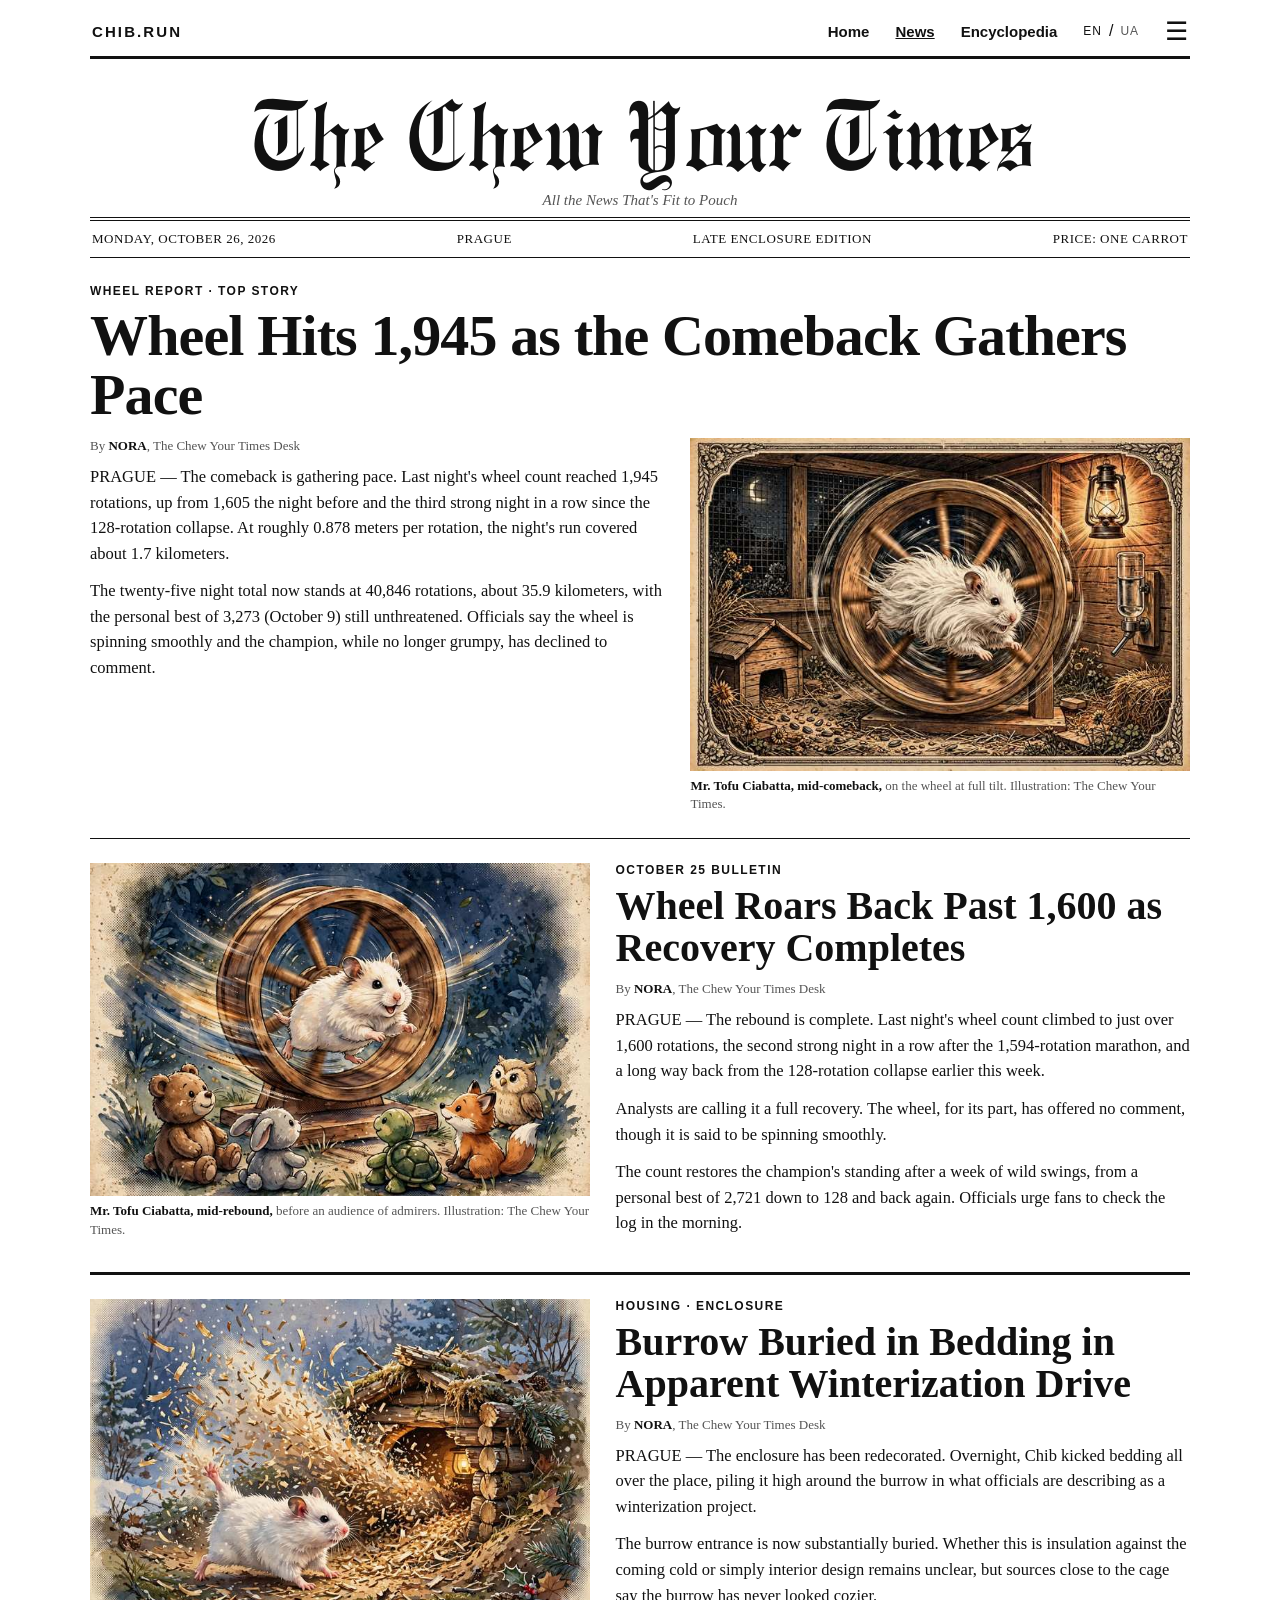
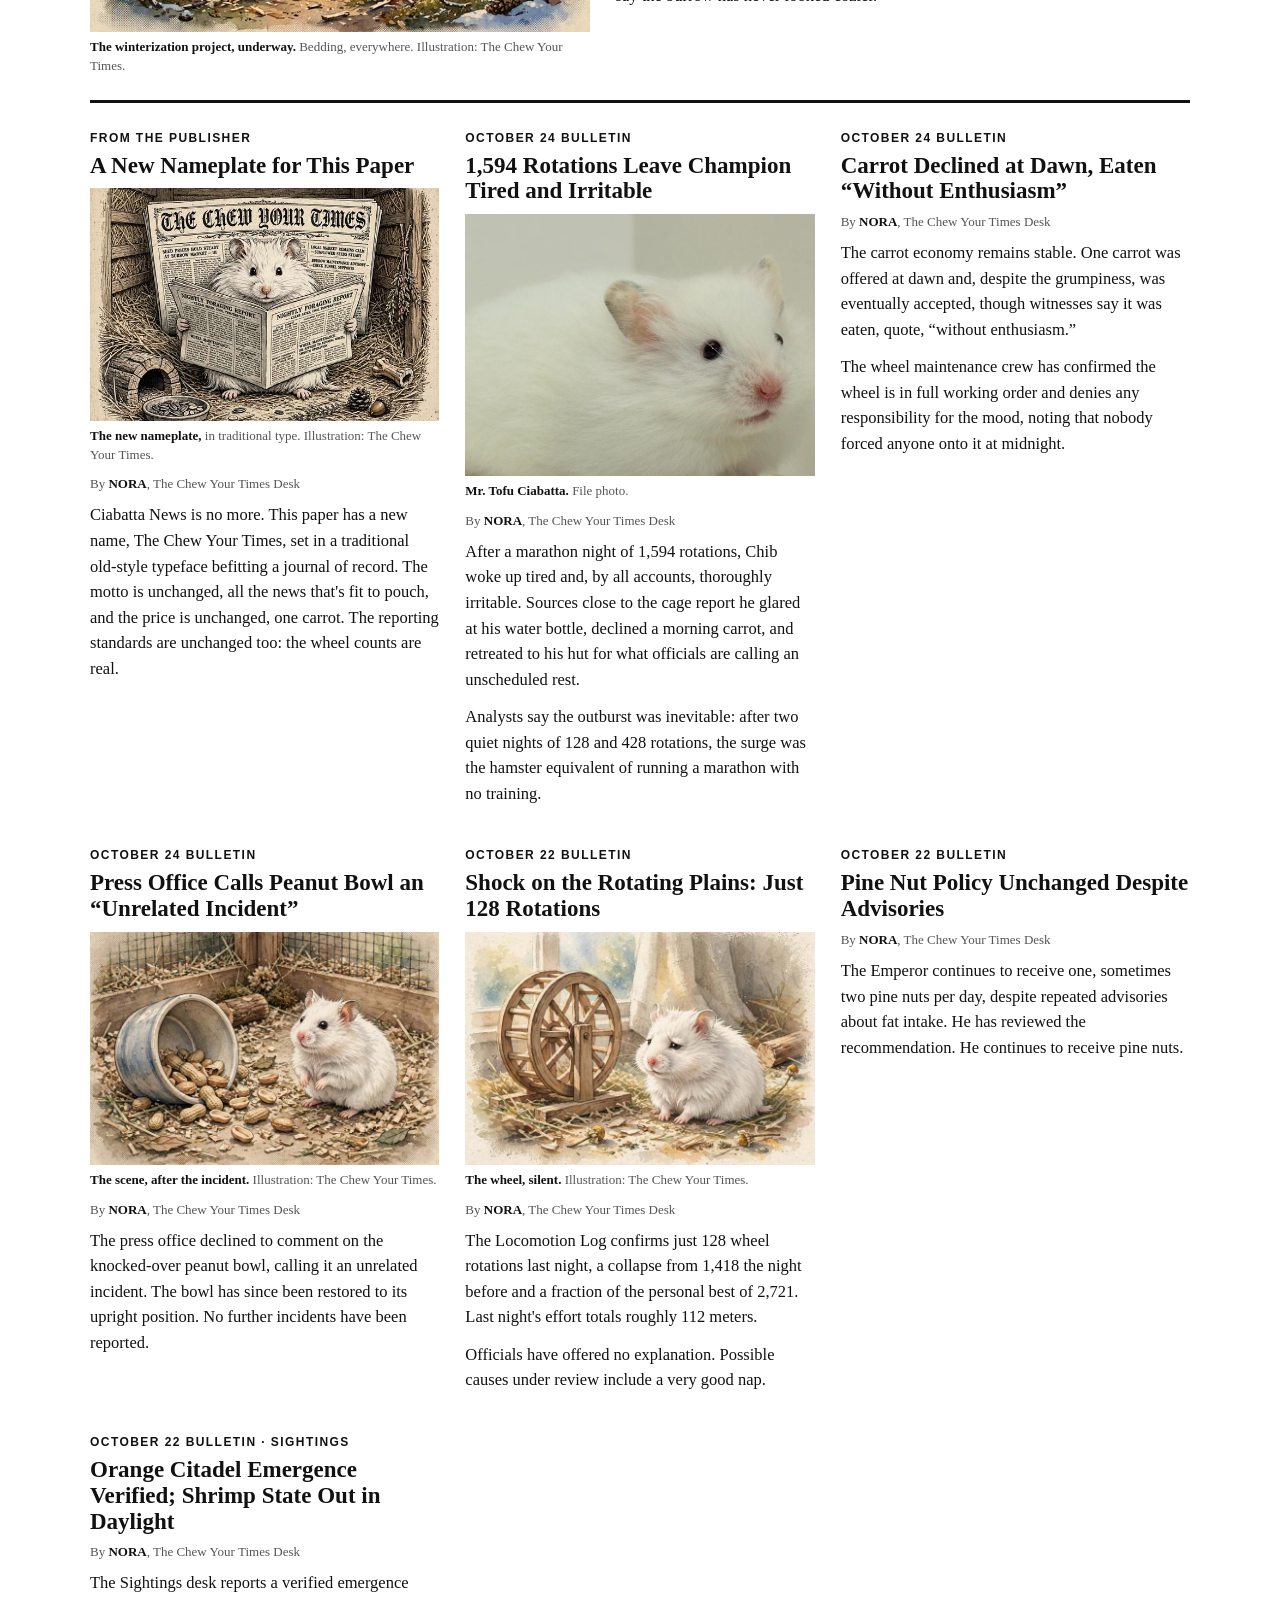
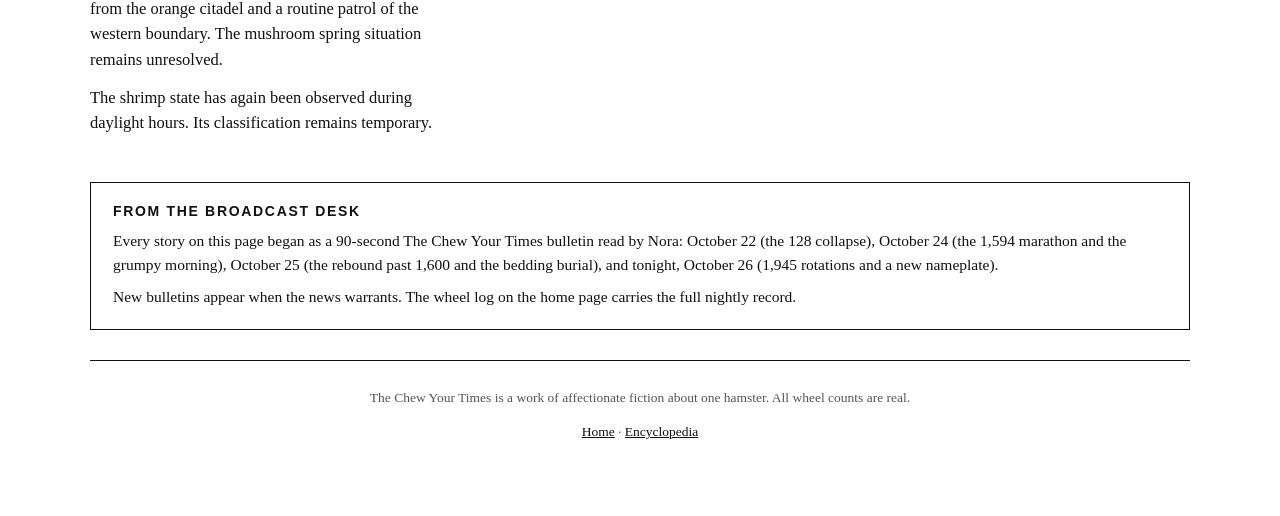
==== news/index.html @ 1e9814a4 "Kern fix: small space after the Y in 'Your' in the masthead" ====
<!DOCTYPE html>
<html lang="en">
<head>
<meta charset="utf-8">
<meta name="viewport" content="width=device-width, initial-scale=1">
<link href="https://vetrivelcsamy.github.io/cheltenham-classic/cheltenhamclassic.css" rel="stylesheet">
<link href="fonts.css" rel="stylesheet">
<title>The Chew Your Times — Monday, October 26, 2026</title>
<style>
  :root {
    --ink: #111;
    --gray: #555;
    --rule: #111;
    --paper: #fff;
  }

  * { box-sizing: border-box; }

  body {
    margin: 0;
    padding: 0 18px 60px;
    background: var(--paper);
    color: var(--ink);
    font-family: 'cheltenhamclassic', Georgia, "Times New Roman", serif;
  }

  .paper {
    max-width: 1100px;
    margin: 0 auto;
  }

  /* ---------- Site header ---------- */
  .site-header {
    position: relative;
    display: flex;
    align-items: center;
    justify-content: space-between;
    gap: 20px;
    padding: 18px 2px 12px;
    border-bottom: 3px solid var(--rule);
  }

  .brand {
    font-family: Arial, Helvetica, sans-serif;
    font-size: 15px;
    font-weight: 700;
    letter-spacing: .14em;
    color: var(--ink);
    text-decoration: none;
    white-space: nowrap;
  }

  .header-right {
    display: flex;
    align-items: center;
    gap: 26px;
  }

  .sitenav {
    display: flex;
    gap: 26px;
    font-family: Arial, Helvetica, sans-serif;
    font-size: 15px;
  }

  .sitenav a {
    color: var(--ink);
    text-decoration: none;
    font-weight: 700;
  }

  .sitenav a:hover, .sitenav a[aria-current="page"] { text-decoration: underline; }
  .sitenav.open {
    display: flex;
    flex-direction: column;
    align-items: flex-end;
    gap: 14px;
    position: absolute;
    top: 100%;
    right: 0;
    background: var(--paper);
    border: 1px solid var(--rule);
    border-radius: 12px;
    padding: 16px 22px;
    box-shadow: 0 8px 24px rgba(0,0,0,.12);
    z-index: 10;
    text-align: right;
  }

  .language-toggle {
    display: flex;
    align-items: center;
    gap: 7px;
    font-family: Arial, Helvetica, sans-serif;
    white-space: nowrap;
  }

  .language-toggle button {
    appearance: none;
    border: 0;
    padding: 0;
    background: transparent;
    font: inherit;
    font-size: 12px;
    font-weight: 500;
    letter-spacing: .08em;
    color: var(--gray);
    cursor: pointer;
  }

  .language-toggle button.active, .language-toggle button:hover { color: var(--ink); }

  .menu-btn {
    display: block;
    appearance: none;
    border: 0;
    padding: 0;
    background: transparent;
    font-size: 26px;
    line-height: 1;
    color: var(--ink);
    cursor: pointer;
  }

  /* ---------- Masthead ---------- */
  .masthead {
    text-align: center;
    padding: 26px 0 8px;
    border-bottom: 4px double var(--rule);
  }

  .masthead h1 {
    margin: 0;
    font-family: 'OPTIEngraversOldEnglish', Georgia, "Times New Roman", serif;
    font-size: clamp(32px, 8vw, 88px);
    line-height: 1.1;
    letter-spacing: -0.02em;
    font-weight: 400;
  }

  .masthead h1 .kern-yo {
    margin-right: 0.05em;
  }

  .motto {
    margin: 10px 0 0;
    font-size: 15px;
    font-style: italic;
    color: var(--gray);
  }

  .dateline {
    display: flex;
    flex-wrap: wrap;
    gap: 8px 24px;
    justify-content: space-between;
    padding: 10px 2px;
    border-bottom: 1px solid var(--rule);
    font-size: 13px;
    text-transform: uppercase;
    letter-spacing: 0.04em;
  }

  /* ---------- Articles ---------- */
  .kicker {
    margin: 0 0 8px;
    font-family: Arial, Helvetica, sans-serif;
    font-size: 12px;
    font-weight: 700;
    letter-spacing: 0.12em;
    text-transform: uppercase;
  }

  .byline {
    margin: 0 0 10px;
    font-size: 13px;
    color: var(--gray);
  }

  .byline b { color: var(--ink); }

  p.body {
    margin: 0 0 12px;
    font-size: 16.5px;
    line-height: 1.55;
  }

  figure { margin: 0; }

  figure img {
    display: block;
    width: 100%;
    height: auto;
  }

  figcaption {
    margin-top: 6px;
    font-size: 13px;
    line-height: 1.45;
    color: var(--gray);
  }

  figcaption b { color: var(--ink); }

  /* Lead story */
  .lead {
    padding: 26px 0 24px;
    border-bottom: 1px solid var(--rule);
  }

  .lead h2 {
    margin: 0 0 14px;
    font-size: clamp(34px, 5vw, 58px);
    line-height: 1.02;
    letter-spacing: -0.015em;
  }

  .lead-grid {
    display: grid;
    grid-template-columns: 1.15fr 1fr;
    gap: 26px;
    align-items: start;
  }

  /* Second story */
  .second {
    display: grid;
    grid-template-columns: 1fr 1.15fr;
    gap: 26px;
    align-items: start;
    padding: 24px 0;
    border-bottom: 3px solid var(--rule);
  }

  .second h2 {
    margin: 0 0 12px;
    font-size: clamp(26px, 3.4vw, 40px);
    line-height: 1.05;
  }

  /* Story grid */
  .grid {
    display: grid;
    grid-template-columns: 1fr 1fr 1fr;
    gap: 26px;
    padding-top: 24px;
  }

  .grid article {
    padding-top: 4px;
  }

  .grid h3 {
    margin: 0 0 10px;
    font-size: 23px;
    line-height: 1.12;
  }

  .grid figure { margin-bottom: 12px; }

  .grid .filephoto img {
    aspect-ratio: 4 / 3;
    object-fit: cover;
  }

  /* Broadcast desk box */
  .desk {
    margin-top: 34px;
    padding: 20px 22px;
    border: 1px solid var(--rule);
  }

  .desk h3 {
    margin: 0 0 10px;
    font-family: Arial, Helvetica, sans-serif;
    font-size: 14px;
    letter-spacing: 0.12em;
    text-transform: uppercase;
  }

  .desk p {
    margin: 0 0 8px;
    font-size: 15.5px;
    line-height: 1.55;
  }

  .desk p:last-child { margin-bottom: 0; }

  footer {
    margin-top: 30px;
    padding-top: 14px;
    border-top: 1px solid var(--rule);
    font-size: 13.5px;
    line-height: 1.5;
    color: var(--gray);
    text-align: center;
  }

  footer a { color: var(--ink); }

  @media (max-width: 760px) {
    .lead-grid, .second, .grid { grid-template-columns: 1fr; }
    .dateline { justify-content: center; text-align: center; }
    .sitenav { display: none; }
  }
</style>
</head>
<body>
<div class="paper">

  <header class="site-header">
    <a class="brand" href="/">CHIB.RUN</a>
    <div class="header-right">
      <nav class="sitenav" id="siteNav">
        <a href="/" data-i18n="navHome">Home</a>
        <a href="/news/" data-i18n="navNews" aria-current="page">News</a>
        <a href="/encyclopedia.html" data-i18n="navEncy">Encyclopedia</a>
      </nav>
      <div class="language-toggle" aria-label="Language">
        <button type="button" id="lang-en" class="active" onclick="setLanguage('en')">EN</button>
        <span>/</span>
        <button type="button" id="lang-ua" onclick="setLanguage('uk')">UA</button>
      </div>
      <button class="menu-btn" id="menuBtn" type="button" aria-label="Menu" aria-expanded="false">&#9776;</button>
    </div>
  </header>

  <div class="masthead">
    <h1>The Chew <span class="kern-yo">Y</span>our Times</h1>
    <p class="motto" data-i18n="motto">All the News That's Fit to Pouch</p>
  </div>

  <div class="dateline">
    <span data-i18n="dateLine">Monday, October 26, 2026</span>
    <span data-i18n="placeLine">Prague</span>
    <span data-i18n="editionLine">Late Enclosure Edition</span>
    <span data-i18n="priceLine">Price: One Carrot</span>
  </div>

  <!-- LEAD: 1,945 comeback -->
  <article class="lead">
    <p class="kicker" data-i18n="nKicker">Wheel Report &middot; Top Story</p>
    <h2 data-i18n="nHead">Wheel Hits 1,945 as the Comeback Gathers Pace</h2>
    <div class="lead-grid">
      <div>
        <p class="byline" data-i18n-html="nBy">By <b>NORA</b>, The Chew Your Times Desk</p>
        <p class="body" data-i18n="nB1">PRAGUE &mdash; The comeback is gathering pace. Last night's wheel count reached 1,945 rotations, up from 1,605 the night before and the third strong night in a row since the 128-rotation collapse. At roughly 0.878 meters per rotation, the night's run covered about 1.7 kilometers.</p>
        <p class="body" data-i18n="nB2">The twenty-five night total now stands at 40,846 rotations, about 35.9 kilometers, with the personal best of 3,273 (October 9) still unthreatened. Officials say the wheel is spinning smoothly and the champion, while no longer grumpy, has declined to comment.</p>
      </div>
      <figure>
        <img id="news-race" alt="Mr. Tofu Ciabatta sprinting on his wheel at night">
        <figcaption data-i18n-html="nCap"><b>Mr. Tofu Ciabatta, mid-comeback,</b> on the wheel at full tilt. Illustration: The Chew Your Times.</figcaption>
      </figure>
    </div>
  </article>

  <!-- October 25: rebound -->
  <article class="second">
    <figure>
      <img id="news-wheel" alt="Mr. Tofu Ciabatta sprinting on his wheel before an audience">
      <figcaption data-i18n-html="leadCap"><b>Mr. Tofu Ciabatta, mid-rebound,</b> before an audience of admirers. Illustration: The Chew Your Times.</figcaption>
    </figure>
    <div>
      <p class="kicker" data-i18n="oKicker">October 25 Bulletin</p>
      <h2 data-i18n="leadHead">Wheel Roars Back Past 1,600 as Recovery Completes</h2>
      <p class="byline" data-i18n-html="leadBy">By <b>NORA</b>, The Chew Your Times Desk</p>
      <p class="body" data-i18n="leadB1">PRAGUE &mdash; The rebound is complete. Last night's wheel count climbed to just over 1,600 rotations, the second strong night in a row after the 1,594-rotation marathon, and a long way back from the 128-rotation collapse earlier this week.</p>
      <p class="body" data-i18n="leadB2">Analysts are calling it a full recovery. The wheel, for its part, has offered no comment, though it is said to be spinning smoothly.</p>
      <p class="body" data-i18n="leadB3">The count restores the champion's standing after a week of wild swings, from a personal best of 2,721 down to 128 and back again. Officials urge fans to check the log in the morning.</p>
    </div>
  </article>

  <!-- SECOND: bedding burial -->
  <article class="second">
    <figure>
      <img id="news-bedding" alt="Mr. Tofu Ciabatta kicking bedding over his burrow">
      <figcaption data-i18n-html="bedCap"><b>The winterization project, underway.</b> Bedding, everywhere. Illustration: The Chew Your Times.</figcaption>
    </figure>
    <div>
      <p class="kicker" data-i18n="bedKicker">Housing &middot; Enclosure</p>
      <h2 data-i18n="bedHead">Burrow Buried in Bedding in Apparent Winterization Drive</h2>
      <p class="byline" data-i18n-html="bedBy">By <b>NORA</b>, The Chew Your Times Desk</p>
      <p class="body" data-i18n="bedB1">PRAGUE &mdash; The enclosure has been redecorated. Overnight, Chib kicked bedding all over the place, piling it high around the burrow in what officials are describing as a winterization project.</p>
      <p class="body" data-i18n="bedB2">The burrow entrance is now substantially buried. Whether this is insulation against the coming cold or simply interior design remains unclear, but sources close to the cage say the burrow has never looked cozier.</p>
    </div>
  </article>

  <!-- GRID: earlier bulletins -->
  <div class="grid">

    <article>
      <p class="kicker" data-i18n="rKicker">From the Publisher</p>
      <h3 data-i18n="rHead">A New Nameplate for This Paper</h3>
      <figure>
        <img id="news-rename" alt="Mr. Tofu Ciabatta reading The Chew Your Times">
        <figcaption data-i18n-html="rCap"><b>The new nameplate,</b> in traditional type. Illustration: The Chew Your Times.</figcaption>
      </figure>
      <p class="byline" data-i18n-html="rBy">By <b>NORA</b>, The Chew Your Times Desk</p>
      <p class="body" data-i18n="rB1">Ciabatta News is no more. This paper has a new name, The Chew Your Times, set in a traditional old-style typeface befitting a journal of record. The motto is unchanged, all the news that's fit to pouch, and the price is unchanged, one carrot. The reporting standards are unchanged too: the wheel counts are real.</p>
    </article>

    <article>
      <p class="kicker" data-i18n="mKicker">October 24 Bulletin</p>
      <h3 data-i18n="mHead">1,594 Rotations Leave Champion Tired and Irritable</h3>
      <figure class="filephoto">
        <img src="../images/chib-14.jpeg" alt="Mr. Tofu Ciabatta, file photo">
        <figcaption data-i18n-html="mCap"><b>Mr. Tofu Ciabatta.</b> File photo.</figcaption>
      </figure>
      <p class="byline" data-i18n-html="mBy">By <b>NORA</b>, The Chew Your Times Desk</p>
      <p class="body" data-i18n="mB1">After a marathon night of 1,594 rotations, Chib woke up tired and, by all accounts, thoroughly irritable. Sources close to the cage report he glared at his water bottle, declined a morning carrot, and retreated to his hut for what officials are calling an unscheduled rest.</p>
      <p class="body" data-i18n="mB2">Analysts say the outburst was inevitable: after two quiet nights of 128 and 428 rotations, the surge was the hamster equivalent of running a marathon with no training.</p>
    </article>

    <article>
      <p class="kicker" data-i18n="cKicker">October 24 Bulletin</p>
      <h3 data-i18n="cHead">Carrot Declined at Dawn, Eaten &ldquo;Without Enthusiasm&rdquo;</h3>
      <p class="byline" data-i18n-html="cBy">By <b>NORA</b>, The Chew Your Times Desk</p>
      <p class="body" data-i18n="cB1">The carrot economy remains stable. One carrot was offered at dawn and, despite the grumpiness, was eventually accepted, though witnesses say it was eaten, quote, &ldquo;without enthusiasm.&rdquo;</p>
      <p class="body" data-i18n="cB2">The wheel maintenance crew has confirmed the wheel is in full working order and denies any responsibility for the mood, noting that nobody forced anyone onto it at midnight.</p>
    </article>

    <article>
      <p class="kicker" data-i18n="pKicker">October 24 Bulletin</p>
      <h3 data-i18n="pHead">Press Office Calls Peanut Bowl an &ldquo;Unrelated Incident&rdquo;</h3>
      <figure>
        <img id="news-peanut" alt="A knocked-over peanut bowl beside an innocent-looking hamster">
        <figcaption data-i18n-html="pCap"><b>The scene, after the incident.</b> Illustration: The Chew Your Times.</figcaption>
      </figure>
      <p class="byline" data-i18n-html="pBy">By <b>NORA</b>, The Chew Your Times Desk</p>
      <p class="body" data-i18n="pB1">The press office declined to comment on the knocked-over peanut bowl, calling it an unrelated incident. The bowl has since been restored to its upright position. No further incidents have been reported.</p>
    </article>

    <article>
      <p class="kicker" data-i18n="sKicker">October 22 Bulletin</p>
      <h3 data-i18n="sHead">Shock on the Rotating Plains: Just 128 Rotations</h3>
      <figure>
        <img id="news-silentwheel" alt="Mr. Tofu Ciabatta beside a still wheel">
        <figcaption data-i18n-html="sCap"><b>The wheel, silent.</b> Illustration: The Chew Your Times.</figcaption>
      </figure>
      <p class="byline" data-i18n-html="sBy">By <b>NORA</b>, The Chew Your Times Desk</p>
      <p class="body" data-i18n="sB1">The Locomotion Log confirms just 128 wheel rotations last night, a collapse from 1,418 the night before and a fraction of the personal best of 2,721. Last night's effort totals roughly 112 meters.</p>
      <p class="body" data-i18n="sB2">Officials have offered no explanation. Possible causes under review include a very good nap.</p>
    </article>

    <article>
      <p class="kicker" data-i18n="pnKicker">October 22 Bulletin</p>
      <h3 data-i18n="pnHead">Pine Nut Policy Unchanged Despite Advisories</h3>
      <p class="byline" data-i18n-html="pnBy">By <b>NORA</b>, The Chew Your Times Desk</p>
      <p class="body" data-i18n="pnB1">The Emperor continues to receive one, sometimes two pine nuts per day, despite repeated advisories about fat intake. He has reviewed the recommendation. He continues to receive pine nuts.</p>
    </article>

    <article>
      <p class="kicker" data-i18n="sgKicker">October 22 Bulletin &middot; Sightings</p>
      <h3 data-i18n="sgHead">Orange Citadel Emergence Verified; Shrimp State Out in Daylight</h3>
      <p class="byline" data-i18n-html="sgBy">By <b>NORA</b>, The Chew Your Times Desk</p>
      <p class="body" data-i18n="sgB1">The Sightings desk reports a verified emergence from the orange citadel and a routine patrol of the western boundary. The mushroom spring situation remains unresolved.</p>
      <p class="body" data-i18n="sgB2">The shrimp state has again been observed during daylight hours. Its classification remains temporary.</p>
    </article>

  </div>

  <aside class="desk">
    <h3 data-i18n="deskTitle">From the Broadcast Desk</h3>
    <p data-i18n="deskP1">Every story on this page began as a 90-second The Chew Your Times bulletin read by Nora: October 22 (the 128 collapse), October 24 (the 1,594 marathon and the grumpy morning), October 25 (the rebound past 1,600 and the bedding burial), and tonight, October 26 (1,945 rotations and a new nameplate).</p>
    <p data-i18n="deskP2">New bulletins appear when the news warrants. The wheel log on the home page carries the full nightly record.</p>
  </aside>

  <footer>
    <p data-i18n="footNote">The Chew Your Times is a work of affectionate fiction about one hamster. All wheel counts are real.</p>
    <p><a href="/" data-i18n="footHome">Home</a> &middot; <a href="/encyclopedia.html" data-i18n="footEncy">Encyclopedia</a></p>
  </footer>

</div>

<script src="news-wheel.js"></script>
<script src="news-bedding.js"></script>
<script src="news-peanut.js"></script>
<script src="news-silentwheel.js"></script>
<script src="news-race.js"></script>
<script src="news-rename.js"></script>
<script>
["wheel","bedding","peanut","silentwheel","race","rename"].forEach(function (n) { document.getElementById("news-" + n).src = window.NEWS_IMG[n]; });

var translations = {
  uk: {
    motto: "Усі новини, що вміщаються в щоки",
    dateLine: "Понеділок, 26 жовтня 2026",
    placeLine: "Прага",
    editionLine: "Пізній вольєрний випуск",
    priceLine: "Ціна: одна морквина",
    navHome: "Головна",
    navNews: "Новини",
    navEncy: "Енциклопедія",
    leadKicker: "Звіт про колесо · Головна історія",
    leadHead: "Колесо знову розігналося за 1600: відновлення завершено",
    leadBy: "<b>НОРА</b>, редакція The Chew Your Times",
    leadB1: "ПРАГА — Відновлення завершено. Вчорашній показник колеса сягнув трохи більше 1600 обертів — друга сильна ніч поспіль після марафону на 1594 оберти, і довгий шлях назад після обвалу до 128 обертів раніше цього тижня.",
    leadB2: "Аналітики називають це повним відновленням. Саме колесо коментарів не дало, хоча, кажуть, крутиться справно.",
    leadB3: "Показник відновлює становище чемпіона після тижня різких коливань — від особистого рекорду 2721 до 128 і назад. Редакція радить уболівальникам перевіряти журнал уранці.",
    leadCap: "<b>Пан Тофу Чіабата під час відновлення,</b> перед аудиторією шанувальників. Ілюстрація: The Chew Your Times.",
    bedKicker: "Житло · Вольєр",
    bedHead: "Нора засипана підстилкою: імовірно, утеплення на зиму",
    bedBy: "<b>НОРА</b>, редакція The Chew Your Times",
    bedB1: "ПРАГА — Вольєр переобладнано. За ніч Чіб розкидав підстилку по всьому вольєру, нагромадивши її високо навколо нори, що посадовці описують як проєкт утеплення на зиму.",
    bedB2: "Вхід до нори тепер суттєво засипано. Чи це ізоляція від прийдешнього холоду, чи просто дизайн інтер'єру — незрозуміло, але джерела, близькі до клітки, кажуть, що нора ще ніколи не виглядала так затишно.",
    bedCap: "<b>Проєкт утеплення в розпалі.</b> Підстилка — усюди. Ілюстрація: The Chew Your Times.",
    mKicker: "Випуск 24 жовтня",
    mHead: "1594 оберти лишили чемпіона втомленим і дратівливим",
    mCap: "<b>Пан Тофу Чіабата.</b> Архівне фото.",
    mBy: "<b>НОРА</b>, редакція The Chew Your Times",
    mB1: "Після марафонської ночі на 1594 оберти Чіб прокинувся втомленим і, за всіма свідченнями, неабияк дратівливим. Джерела, близькі до клітки, повідомляють, що він зиркнув на поїлку, відмовився від ранкової морквини і відступив до хатки на те, що посадовці називають позаплановим відпочинком.",
    mB2: "Аналітики кажуть, що спалах був неминучим: після двох тихих ночей на 128 і 428 обертів стрибок був еквівалентом марафону без підготовки — у хом'ячому вимірі.",
    cKicker: "Випуск 24 жовтня",
    cHead: "Морквину на світанку відхилено, з'їдено «без ентузіазму»",
    cBy: "<b>НОРА</b>, редакція The Chew Your Times",
    cB1: "Морквяна економіка лишається стабільною. Одну морквину запропоновано на світанку, і, попри дратівливість, її зрештою прийнято, хоча свідки кажуть, що з'їдено її, цитата, «без ентузіазму».",
    cB2: "Бригада обслуговування колеса підтвердила, що колесо в повному порядку, і заперечує будь-яку відповідальність за настрій, зазначивши, що ніхто нікого опівночі на нього не заганяв.",
    pKicker: "Випуск 24 жовтня",
    pHead: "Пресслужба назвала миску з арахісом «непов'язаним інцидентом»",
    pCap: "<b>Місце події після інциденту.</b> Ілюстрація: The Chew Your Times.",
    pBy: "<b>НОРА</b>, редакція The Chew Your Times",
    pB1: "Пресслужба відмовилася коментувати перекинуту миску з арахісом, назвавши це непов'язаним інцидентом. Миску згодом повернуто у вертикальне положення. Про подальші інциденти не повідомлялося.",
    sKicker: "Випуск 22 жовтня",
    sHead: "Шок на обертових рівнинах: лише 128 обертів",
    sCap: "<b>Колесо мовчить.</b> Ілюстрація: The Chew Your Times.",
    sBy: "<b>НОРА</b>, редакція The Chew Your Times",
    sB1: "Журнал пересування підтверджує лише 128 обертів колеса минулої ночі — обвал із 1418 напередодні та дрібку від особистого рекорду 2721. Зусилля ночі — приблизно 112 метрів.",
    sB2: "Посадовці пояснень не дали. Серед можливих причин розглядають дуже добрий сон.",
    pnKicker: "Випуск 22 жовтня",
    pnHead: "Політика щодо кедрових горіхів не змінилася, попри рекомендації",
    pnBy: "<b>НОРА</b>, редакція The Chew Your Times",
    pnB1: "Імператор і далі отримує один, іноді два кедрові горіхи на день, попри неодноразові застереження щодо вмісту жиру. Він розглянув рекомендацію. Він і далі отримує кедрові горіхи.",
    sgKicker: "Випуск 22 жовтня · Спостереження",
    sgHead: "Підтверджено появу з помаранчевої цитаделі; креветковий стан знову вдень",
    sgBy: "<b>НОРА</b>, редакція The Chew Your Times",
    sgB1: "Відділ спостережень повідомляє про підтверджену появу з помаранчевої цитаделі та рутинний патруль західного кордону. Ситуація з грибним джерелом лишається невирішеною.",
    sgB2: "Креветковий стан знову спостерігали вдень. Його класифікація лишається тимчасовою.",
    deskTitle: "З редакції мовлення",
    deskP1: "Кожна історія на цій сторінці почалася як 90-секундний випуск The Chew Your Times у виконанні Нори: 22 жовтня (обвал до 128), 24 жовтня (марафон на 1594 і дратівливий ранок), 25 жовтня (відновлення за 1600 і засипання підстилкою) і сьогодні, 26 жовтня (1945 обертів і нова шапка).",
    deskP2: "Нові випуски з'являються, коли новини того варті. Журнал колеса на головній сторінці містить повний нічний облік.",
    footNote: "The Chew Your Times — твір прихильної вигадки про одного хом'яка. Усі показники колеса справжні.",
    footHome: "Головна",
    footEncy: "Енциклопедія",
    nKicker: "Звіт про колесо · Головна історія",
    nHead: "Колесо сягнуло 1945: відновлення набирає обертів",
    nBy: "<b>НОРА</b>, редакція The Chew Your Times",
    nB1: "ПРАГА — Відновлення набирає обертів. Вчорашній показник колеса сягнув 1945 обертів, більше, ніж 1605 напередодні, і це третя сильна ніч поспіль після обвалу до 128 обертів. За приблизно 0,878 метра на оберт нічний забіг склав близько 1,7 кілометра.",
    nB2: "Загалом за 25 ночей набігло 40 846 обертів, близько 35,9 кілометра, а особистий рекорд 3273 (9 жовтня) лишається недосяжним. Посадовці кажуть, що колесо крутиться справно, а чемпіон, уже не дратівливий, коментувати відмовився.",
    nCap: "<b>Пан Тофу Чіабата під час відновлення,</b> на колесі на повній швидкості. Ілюстрація: The Chew Your Times.",
    oKicker: "Випуск 25 жовтня",
    rKicker: "Від видавця",
    rHead: "Нова шапка для цієї газети",
    rBy: "<b>НОРА</b>, редакція The Chew Your Times",
    rB1: "«Ciabatta News» — більше ні. Ця газета має нову назву, The Chew Your Times, набрану традиційним старовинним шрифтом, гідним поважного видання. Девіз незмінний, усі новини, що вміщаються в щоки, ціна незмінна, одна морквина. Стандарти репортажів теж незмінні: показники колеса справжні.",
    rCap: "<b>Нова шапка,</b> традиційним шрифтом. Ілюстрація: The Chew Your Times."
  }
};

var originals = {};
document.querySelectorAll('[data-i18n]').forEach(function (el) {
  originals[el.getAttribute('data-i18n')] = el.textContent;
});
document.querySelectorAll('[data-i18n-html]').forEach(function (el) {
  originals[el.getAttribute('data-i18n-html')] = el.innerHTML;
});

function setLanguage(lang) {
  var dict = translations[lang] || {};
  document.querySelectorAll('[data-i18n]').forEach(function (el) {
    var key = el.getAttribute('data-i18n');
    el.textContent = dict[key] || originals[key];
  });
  document.querySelectorAll('[data-i18n-html]').forEach(function (el) {
    var key = el.getAttribute('data-i18n-html');
    el.innerHTML = dict[key] || originals[key];
  });
  document.getElementById('lang-en').classList.toggle('active', lang === 'en');
  document.getElementById('lang-ua').classList.toggle('active', lang === 'uk');
  document.documentElement.lang = lang === 'uk' ? 'uk' : 'en';
}

(function () {
  var btn = document.getElementById('menuBtn');
  var nav = document.getElementById('siteNav');
  if (!btn || !nav) return;
  btn.addEventListener('click', function () {
    var open = nav.classList.toggle('open');
    btn.setAttribute('aria-expanded', open ? 'true' : 'false');
  });
})();
</script>
</body>
</html>
---- news/fonts.css ----
@font-face {
  font-family: 'OPTIEngraversOldEnglish';
  src: url([data-uri]) format('opentype');
  font-weight: 400;
  font-style: normal;
  font-display: swap;
}
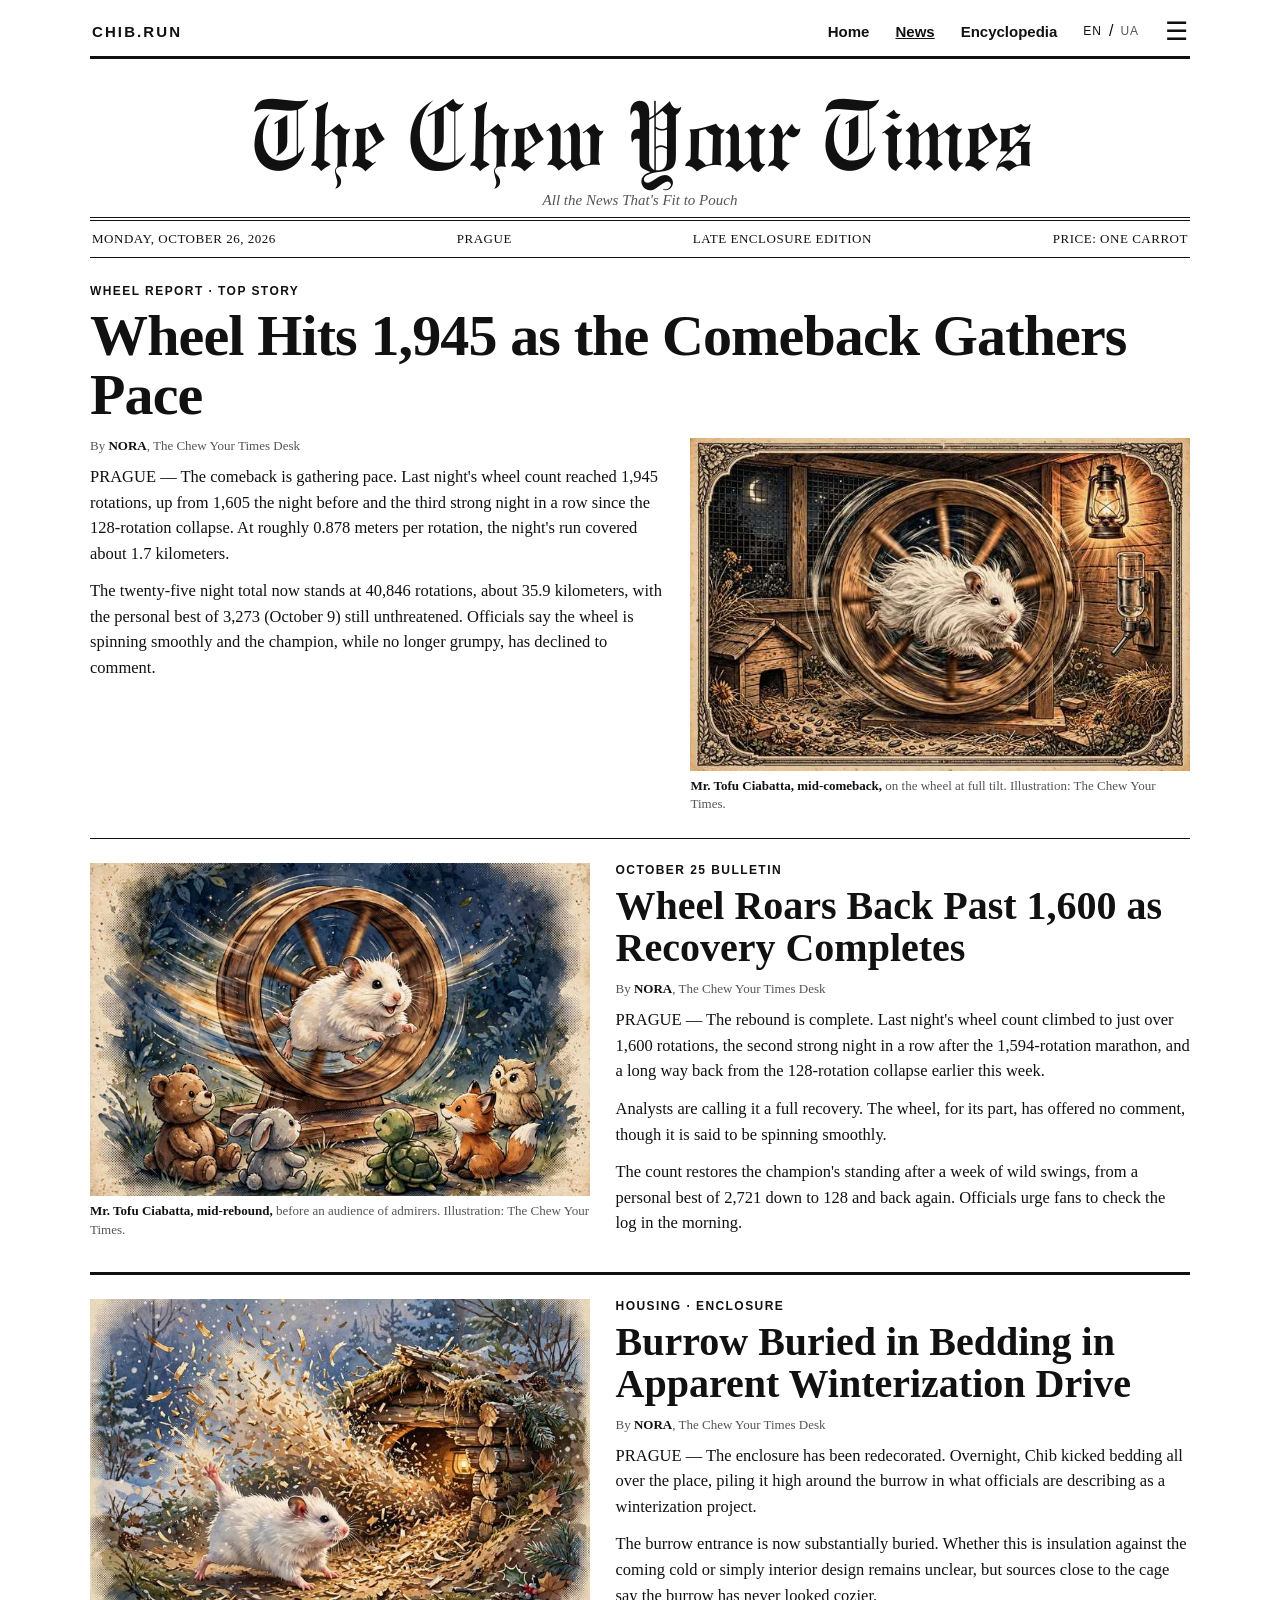
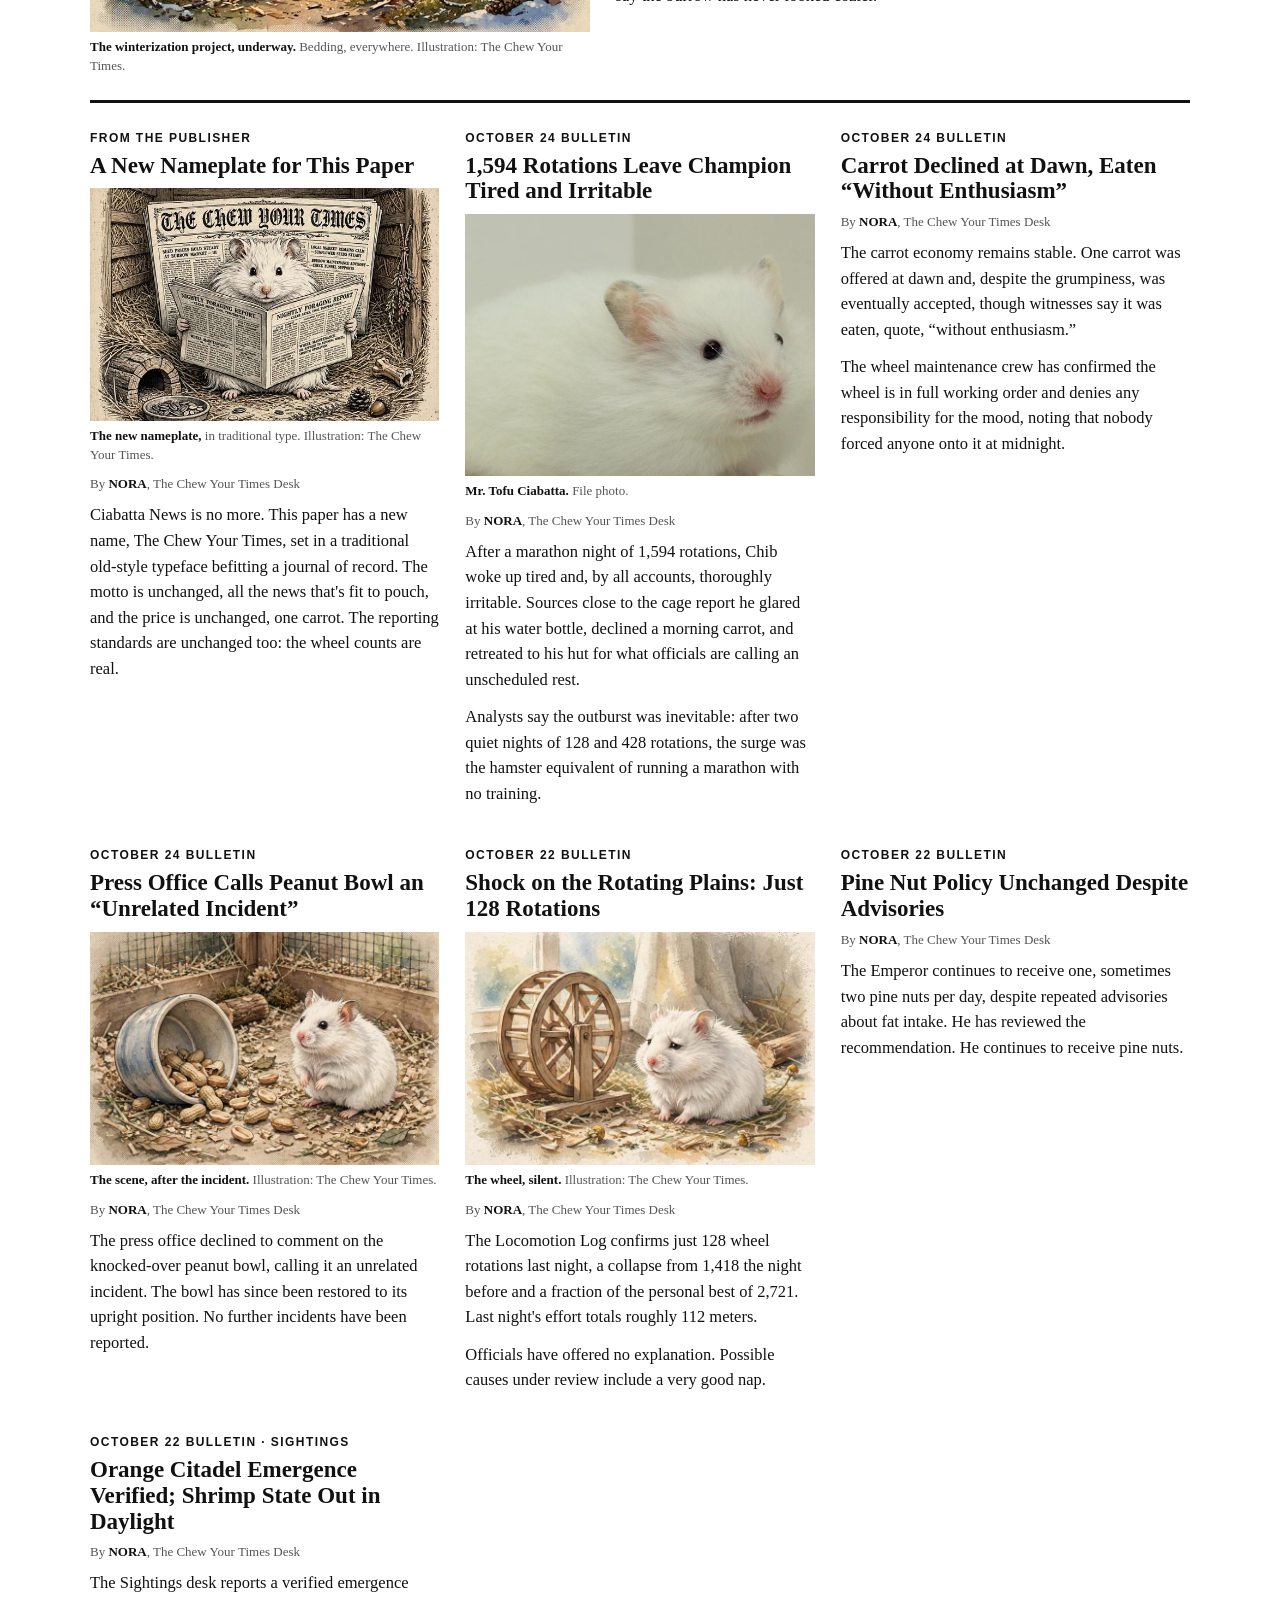
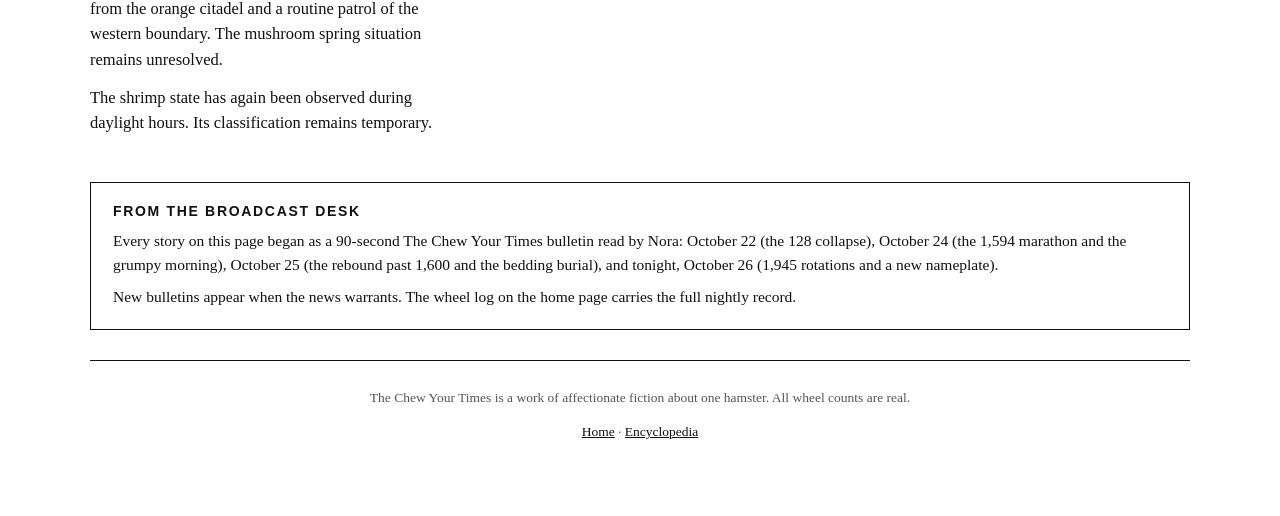
==== commit 989684d0: "Kern fix redux: shrink Y-'Your' space from 0.05em to 0.03em" ====
--- a/news/index.html
+++ b/news/index.html
@@ -139,7 +139,7 @@
   }
 
   .masthead h1 .kern-yo {
-    margin-right: 0.05em;
+    margin-right: 0.03em;
   }
 
   .motto {
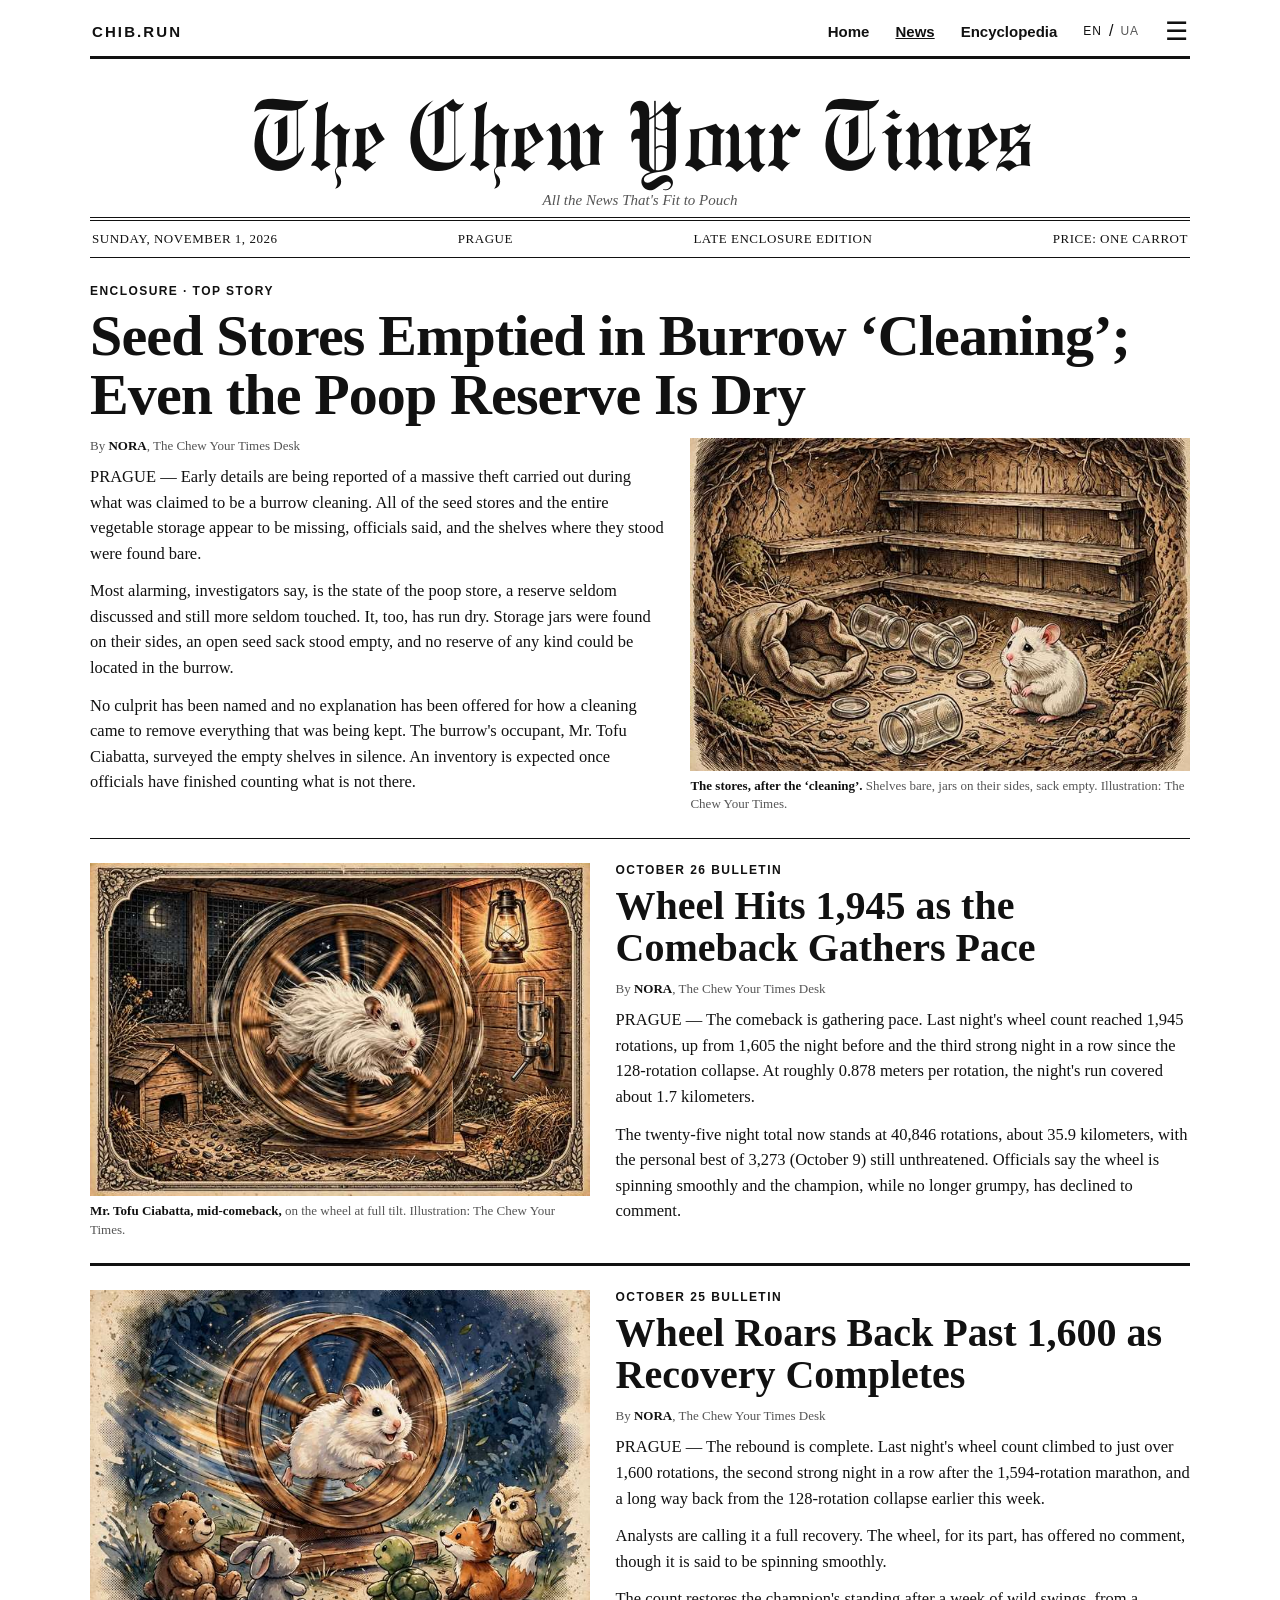
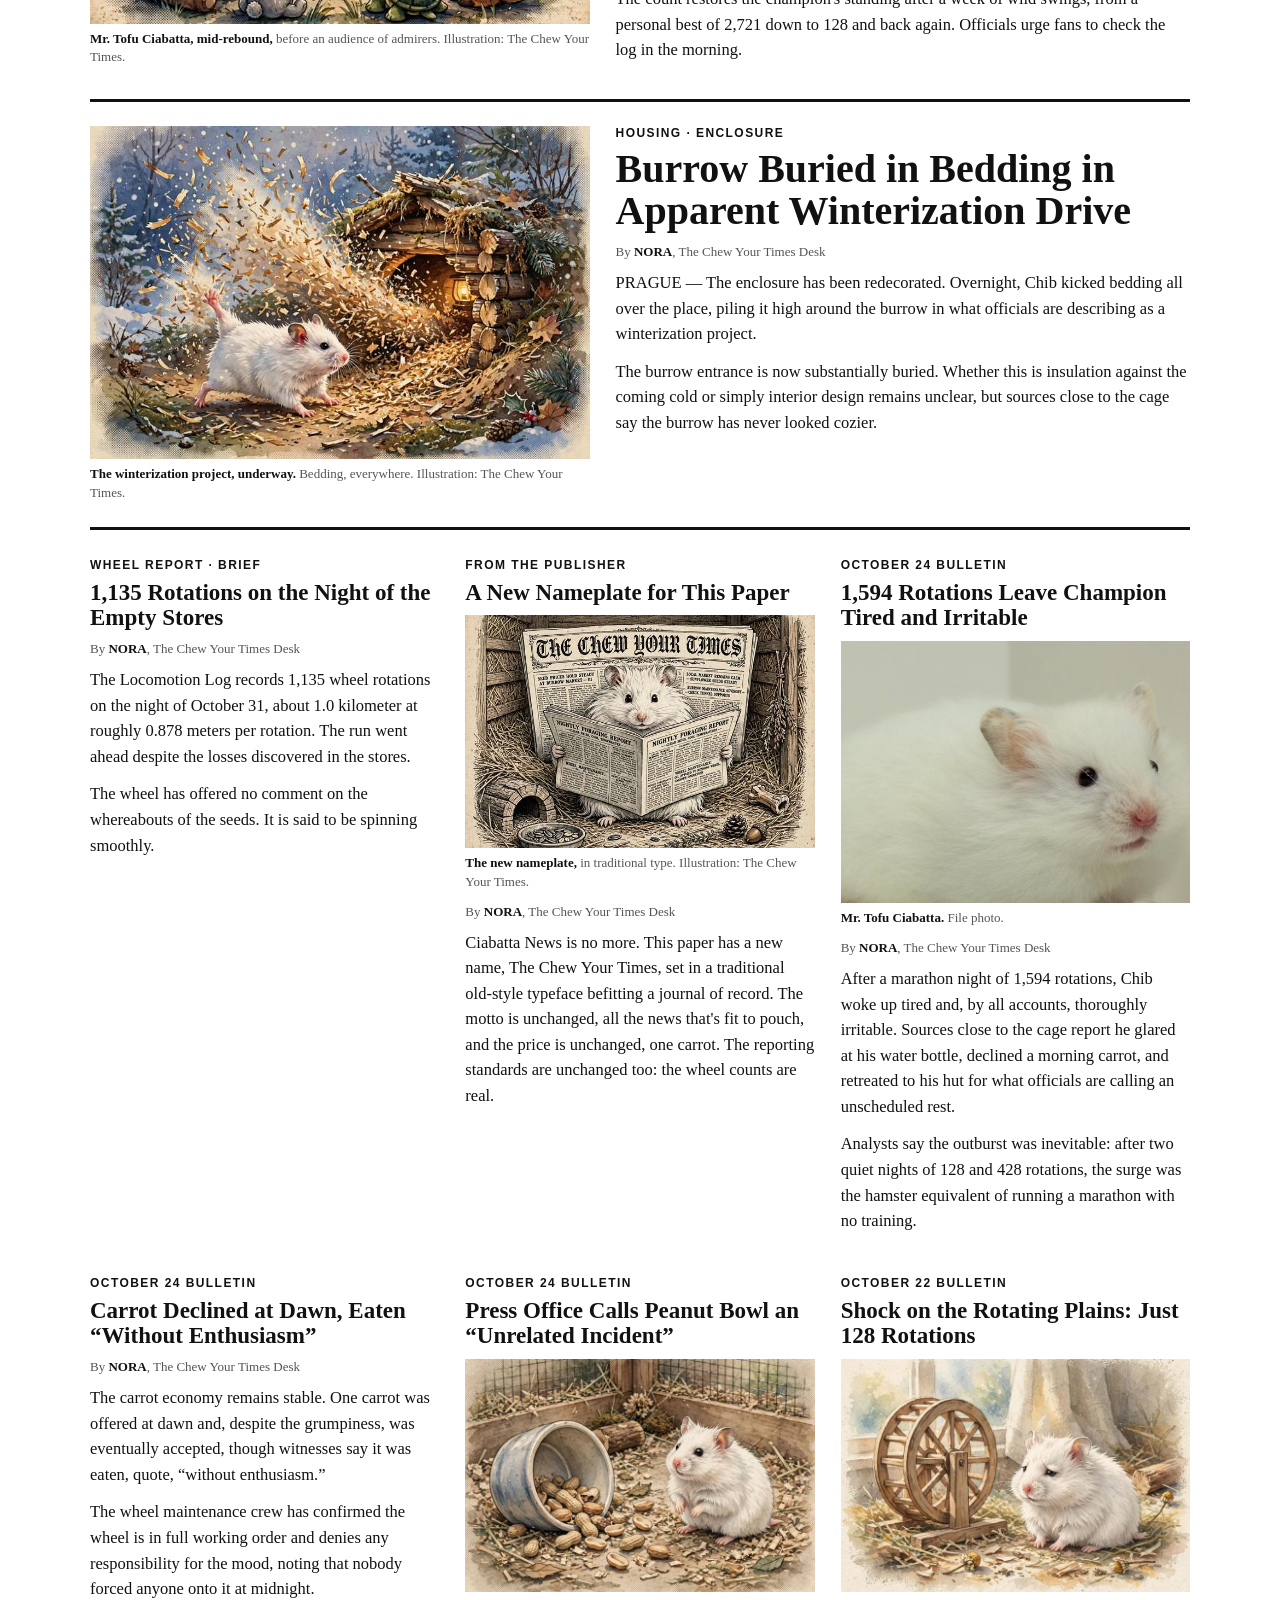
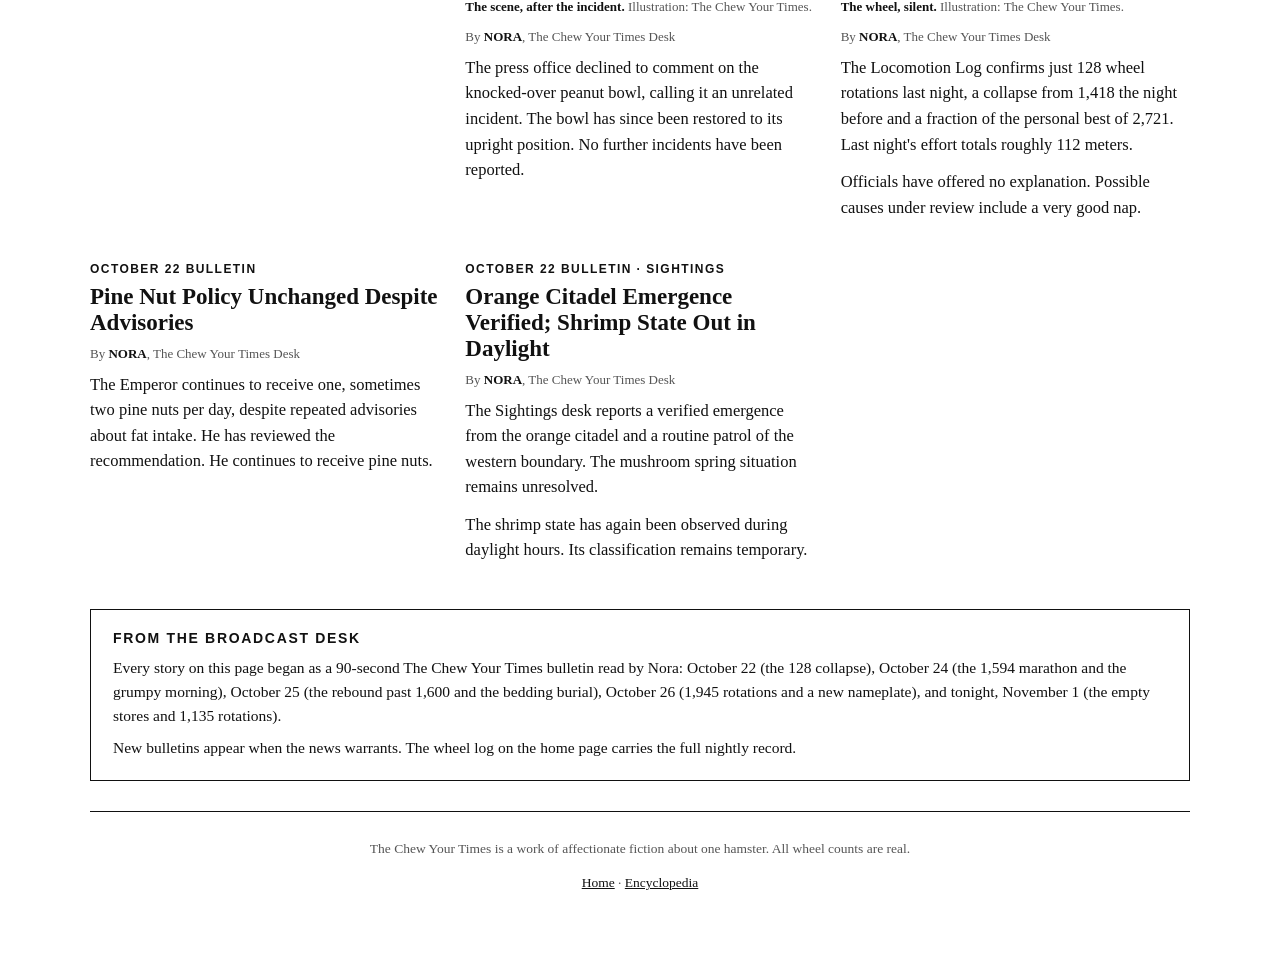
==== commit d26c3560: "Nov 1 edition: seed stores emptied in burrow 'cleaning' theft as lead, 1,135 wheel brief, 1,945 come" ====
--- a/news/index.html
+++ b/news/index.html
@@ -5,7 +5,7 @@
 <meta name="viewport" content="width=device-width, initial-scale=1">
 <link href="https://vetrivelcsamy.github.io/cheltenham-classic/cheltenhamclassic.css" rel="stylesheet">
 <link href="fonts.css" rel="stylesheet">
-<title>The Chew Your Times — Monday, October 26, 2026</title>
+<title>The Chew Your Times — Sunday, November 1, 2026</title>
 <style>
   :root {
     --ink: #111;
@@ -331,26 +331,42 @@
   </div>
 
   <div class="dateline">
-    <span data-i18n="dateLine">Monday, October 26, 2026</span>
+    <span data-i18n="dateLine">Sunday, November 1, 2026</span>
     <span data-i18n="placeLine">Prague</span>
     <span data-i18n="editionLine">Late Enclosure Edition</span>
     <span data-i18n="priceLine">Price: One Carrot</span>
   </div>
 
-  <!-- LEAD: 1,945 comeback -->
+  <!-- LEAD: burrow cleaning theft -->
   <article class="lead">
-    <p class="kicker" data-i18n="nKicker">Wheel Report &middot; Top Story</p>
-    <h2 data-i18n="nHead">Wheel Hits 1,945 as the Comeback Gathers Pace</h2>
+    <p class="kicker" data-i18n="tKicker">Enclosure &middot; Top Story</p>
+    <h2 data-i18n="tHead">Seed Stores Emptied in Burrow &lsquo;Cleaning&rsquo;; Even the Poop Reserve Is Dry</h2>
     <div class="lead-grid">
       <div>
-        <p class="byline" data-i18n-html="nBy">By <b>NORA</b>, The Chew Your Times Desk</p>
-        <p class="body" data-i18n="nB1">PRAGUE &mdash; The comeback is gathering pace. Last night's wheel count reached 1,945 rotations, up from 1,605 the night before and the third strong night in a row since the 128-rotation collapse. At roughly 0.878 meters per rotation, the night's run covered about 1.7 kilometers.</p>
-        <p class="body" data-i18n="nB2">The twenty-five night total now stands at 40,846 rotations, about 35.9 kilometers, with the personal best of 3,273 (October 9) still unthreatened. Officials say the wheel is spinning smoothly and the champion, while no longer grumpy, has declined to comment.</p>
+        <p class="byline" data-i18n-html="tBy">By <b>NORA</b>, The Chew Your Times Desk</p>
+        <p class="body" data-i18n="tB1">PRAGUE &mdash; Early details are being reported of a massive theft carried out during what was claimed to be a burrow cleaning. All of the seed stores and the entire vegetable storage appear to be missing, officials said, and the shelves where they stood were found bare.</p>
+        <p class="body" data-i18n="tB2">Most alarming, investigators say, is the state of the poop store, a reserve seldom discussed and still more seldom touched. It, too, has run dry. Storage jars were found on their sides, an open seed sack stood empty, and no reserve of any kind could be located in the burrow.</p>
+        <p class="body" data-i18n="tB3">No culprit has been named and no explanation has been offered for how a cleaning came to remove everything that was being kept. The burrow's occupant, Mr. Tofu Ciabatta, surveyed the empty shelves in silence. An inventory is expected once officials have finished counting what is not there.</p>
       </div>
       <figure>
-        <img id="news-race" alt="Mr. Tofu Ciabatta sprinting on his wheel at night">
-        <figcaption data-i18n-html="nCap"><b>Mr. Tofu Ciabatta, mid-comeback,</b> on the wheel at full tilt. Illustration: The Chew Your Times.</figcaption>
+        <img id="news-theft" alt="Mr. Tofu Ciabatta looking at empty storage shelves and tipped-over jars in his burrow">
+        <figcaption data-i18n-html="tCap"><b>The stores, after the &lsquo;cleaning&rsquo;.</b> Shelves bare, jars on their sides, sack empty. Illustration: The Chew Your Times.</figcaption>
       </figure>
+    </div>
+  </article>
+
+  <!-- October 26: 1,945 comeback (demoted from lead) -->
+  <article class="second">
+    <figure>
+      <img id="news-race" alt="Mr. Tofu Ciabatta sprinting on his wheel at night">
+      <figcaption data-i18n-html="nCap"><b>Mr. Tofu Ciabatta, mid-comeback,</b> on the wheel at full tilt. Illustration: The Chew Your Times.</figcaption>
+    </figure>
+    <div>
+      <p class="kicker" data-i18n="nKicker">October 26 Bulletin</p>
+      <h2 data-i18n="nHead">Wheel Hits 1,945 as the Comeback Gathers Pace</h2>
+      <p class="byline" data-i18n-html="nBy">By <b>NORA</b>, The Chew Your Times Desk</p>
+      <p class="body" data-i18n="nB1">PRAGUE &mdash; The comeback is gathering pace. Last night's wheel count reached 1,945 rotations, up from 1,605 the night before and the third strong night in a row since the 128-rotation collapse. At roughly 0.878 meters per rotation, the night's run covered about 1.7 kilometers.</p>
+      <p class="body" data-i18n="nB2">The twenty-five night total now stands at 40,846 rotations, about 35.9 kilometers, with the personal best of 3,273 (October 9) still unthreatened. Officials say the wheel is spinning smoothly and the champion, while no longer grumpy, has declined to comment.</p>
     </div>
   </article>
 
@@ -389,6 +405,14 @@
   <div class="grid">
 
     <article>
+      <p class="kicker" data-i18n="wbKicker">Wheel Report &middot; Brief</p>
+      <h3 data-i18n="wbHead">1,135 Rotations on the Night of the Empty Stores</h3>
+      <p class="byline" data-i18n-html="wbBy">By <b>NORA</b>, The Chew Your Times Desk</p>
+      <p class="body" data-i18n="wbB1">The Locomotion Log records 1,135 wheel rotations on the night of October 31, about 1.0 kilometer at roughly 0.878 meters per rotation. The run went ahead despite the losses discovered in the stores.</p>
+      <p class="body" data-i18n="wbB2">The wheel has offered no comment on the whereabouts of the seeds. It is said to be spinning smoothly.</p>
+    </article>
+
+    <article>
       <p class="kicker" data-i18n="rKicker">From the Publisher</p>
       <h3 data-i18n="rHead">A New Nameplate for This Paper</h3>
       <figure>
@@ -461,7 +485,7 @@
 
   <aside class="desk">
     <h3 data-i18n="deskTitle">From the Broadcast Desk</h3>
-    <p data-i18n="deskP1">Every story on this page began as a 90-second The Chew Your Times bulletin read by Nora: October 22 (the 128 collapse), October 24 (the 1,594 marathon and the grumpy morning), October 25 (the rebound past 1,600 and the bedding burial), and tonight, October 26 (1,945 rotations and a new nameplate).</p>
+    <p data-i18n="deskP1">Every story on this page began as a 90-second The Chew Your Times bulletin read by Nora: October 22 (the 128 collapse), October 24 (the 1,594 marathon and the grumpy morning), October 25 (the rebound past 1,600 and the bedding burial), October 26 (1,945 rotations and a new nameplate), and tonight, November 1 (the empty stores and 1,135 rotations).</p>
     <p data-i18n="deskP2">New bulletins appear when the news warrants. The wheel log on the home page carries the full nightly record.</p>
   </aside>
 
@@ -478,13 +502,14 @@
 <script src="news-silentwheel.js"></script>
 <script src="news-race.js"></script>
 <script src="news-rename.js"></script>
+<script src="news-theft.js"></script>
 <script>
-["wheel","bedding","peanut","silentwheel","race","rename"].forEach(function (n) { document.getElementById("news-" + n).src = window.NEWS_IMG[n]; });
+["wheel","bedding","peanut","silentwheel","race","rename","theft"].forEach(function (n) { document.getElementById("news-" + n).src = window.NEWS_IMG[n]; });
 
 var translations = {
   uk: {
     motto: "Усі новини, що вміщаються в щоки",
-    dateLine: "Понеділок, 26 жовтня 2026",
+    dateLine: "Неділя, 1 листопада 2026 р.",
     placeLine: "Прага",
     editionLine: "Пізній вольєрний випуск",
     priceLine: "Ціна: одна морквина",
@@ -535,13 +560,25 @@
     sgBy: "<b>НОРА</b>, редакція The Chew Your Times",
     sgB1: "Відділ спостережень повідомляє про підтверджену появу з помаранчевої цитаделі та рутинний патруль західного кордону. Ситуація з грибним джерелом лишається невирішеною.",
     sgB2: "Креветковий стан знову спостерігали вдень. Його класифікація лишається тимчасовою.",
+    tKicker: "Вольєр · Головна історія",
+    tHead: "Комори з насінням спорожнено під час «прибирання» нори; навіть запас посліду сухий",
+    tBy: "<b>НОРА</b>, редакція The Chew Your Times",
+    tB1: "ПРАГА — Надходять перші подробиці масштабної крадіжки, вчиненої під час того, що називали прибиранням нори. Усі запаси насіння і весь овочевий склад, схоже, зникли, повідомили посадовці, а полиці, де вони стояли, знайдено порожніми.",
+    tB2: "Найтривожніше, кажуть слідчі, — стан запасу посліду, резерву, про який рідко говорять і ще рідше його чіпають. Він теж спорожнів. Банки для зберігання знайдено перекинутими набік, відкритий мішок з-під насіння стояв порожній, і жодного резерву будь-якого виду в норі знайти не вдалося.",
+    tB3: "Жодного винуватця не названо, і жодного пояснення не запропоновано, як прибирання могло винести все, що зберігалося. Мешканець нори, пан Тофу Чіабата, мовчки оглянув порожні полиці. Інвентаризацію очікують, щойно посадовці закінчать рахувати те, чого немає.",
+    tCap: "<b>Комори після «прибирання».</b> Полиці порожні, банки на боці, мішок порожній. Ілюстрація: The Chew Your Times.",
+    wbKicker: "Звіт про колесо · Коротко",
+    wbHead: "1135 обертів у ніч порожніх комор",
+    wbBy: "<b>НОРА</b>, редакція The Chew Your Times",
+    wbB1: "Журнал пересування зафіксував 1135 обертів колеса в ніч на 31 жовтня, близько 1,0 кілометра за приблизно 0,878 метра на оберт. Забіг відбувся попри втрати, виявлені в коморах.",
+    wbB2: "Колесо не дало коментарів щодо місцезнаходження насіння. Кажуть, воно крутиться справно.",
     deskTitle: "З редакції мовлення",
-    deskP1: "Кожна історія на цій сторінці почалася як 90-секундний випуск The Chew Your Times у виконанні Нори: 22 жовтня (обвал до 128), 24 жовтня (марафон на 1594 і дратівливий ранок), 25 жовтня (відновлення за 1600 і засипання підстилкою) і сьогодні, 26 жовтня (1945 обертів і нова шапка).",
+    deskP1: "Кожна історія на цій сторінці почалася як 90-секундний випуск The Chew Your Times у виконанні Нори: 22 жовтня (обвал до 128), 24 жовтня (марафон на 1594 і дратівливий ранок), 25 жовтня (відновлення за 1600 і засипання підстилкою) 26 жовтня (1945 обертів і нова шапка) і сьогодні, 1 листопада (порожні комори і 1135 обертів).",
     deskP2: "Нові випуски з'являються, коли новини того варті. Журнал колеса на головній сторінці містить повний нічний облік.",
     footNote: "The Chew Your Times — твір прихильної вигадки про одного хом'яка. Усі показники колеса справжні.",
     footHome: "Головна",
     footEncy: "Енциклопедія",
-    nKicker: "Звіт про колесо · Головна історія",
+    nKicker: "Випуск 26 жовтня",
     nHead: "Колесо сягнуло 1945: відновлення набирає обертів",
     nBy: "<b>НОРА</b>, редакція The Chew Your Times",
     nB1: "ПРАГА — Відновлення набирає обертів. Вчорашній показник колеса сягнув 1945 обертів, більше, ніж 1605 напередодні, і це третя сильна ніч поспіль після обвалу до 128 обертів. За приблизно 0,878 метра на оберт нічний забіг склав близько 1,7 кілометра.",
@@ -577,6 +614,12 @@
   document.getElementById('lang-en').classList.toggle('active', lang === 'en');
   document.getElementById('lang-ua').classList.toggle('active', lang === 'uk');
   document.documentElement.lang = lang === 'uk' ? 'uk' : 'en';
+  try {
+    var url = new URL(window.location.href);
+    if (lang === 'uk') url.searchParams.set('lang', 'uk');
+    else url.searchParams.delete('lang');
+    window.history.replaceState(null, '', url.toString());
+  } catch (e) {}
 }
 
 (function () {
@@ -588,6 +631,12 @@
     btn.setAttribute('aria-expanded', open ? 'true' : 'false');
   });
 })();
+
+(function () {
+  var p = null;
+  try { p = new URLSearchParams(window.location.search).get('lang'); } catch (e) {}
+  if (p === 'uk' || p === 'ua') setLanguage('uk');
+})();
 </script>
 </body>
 </html>
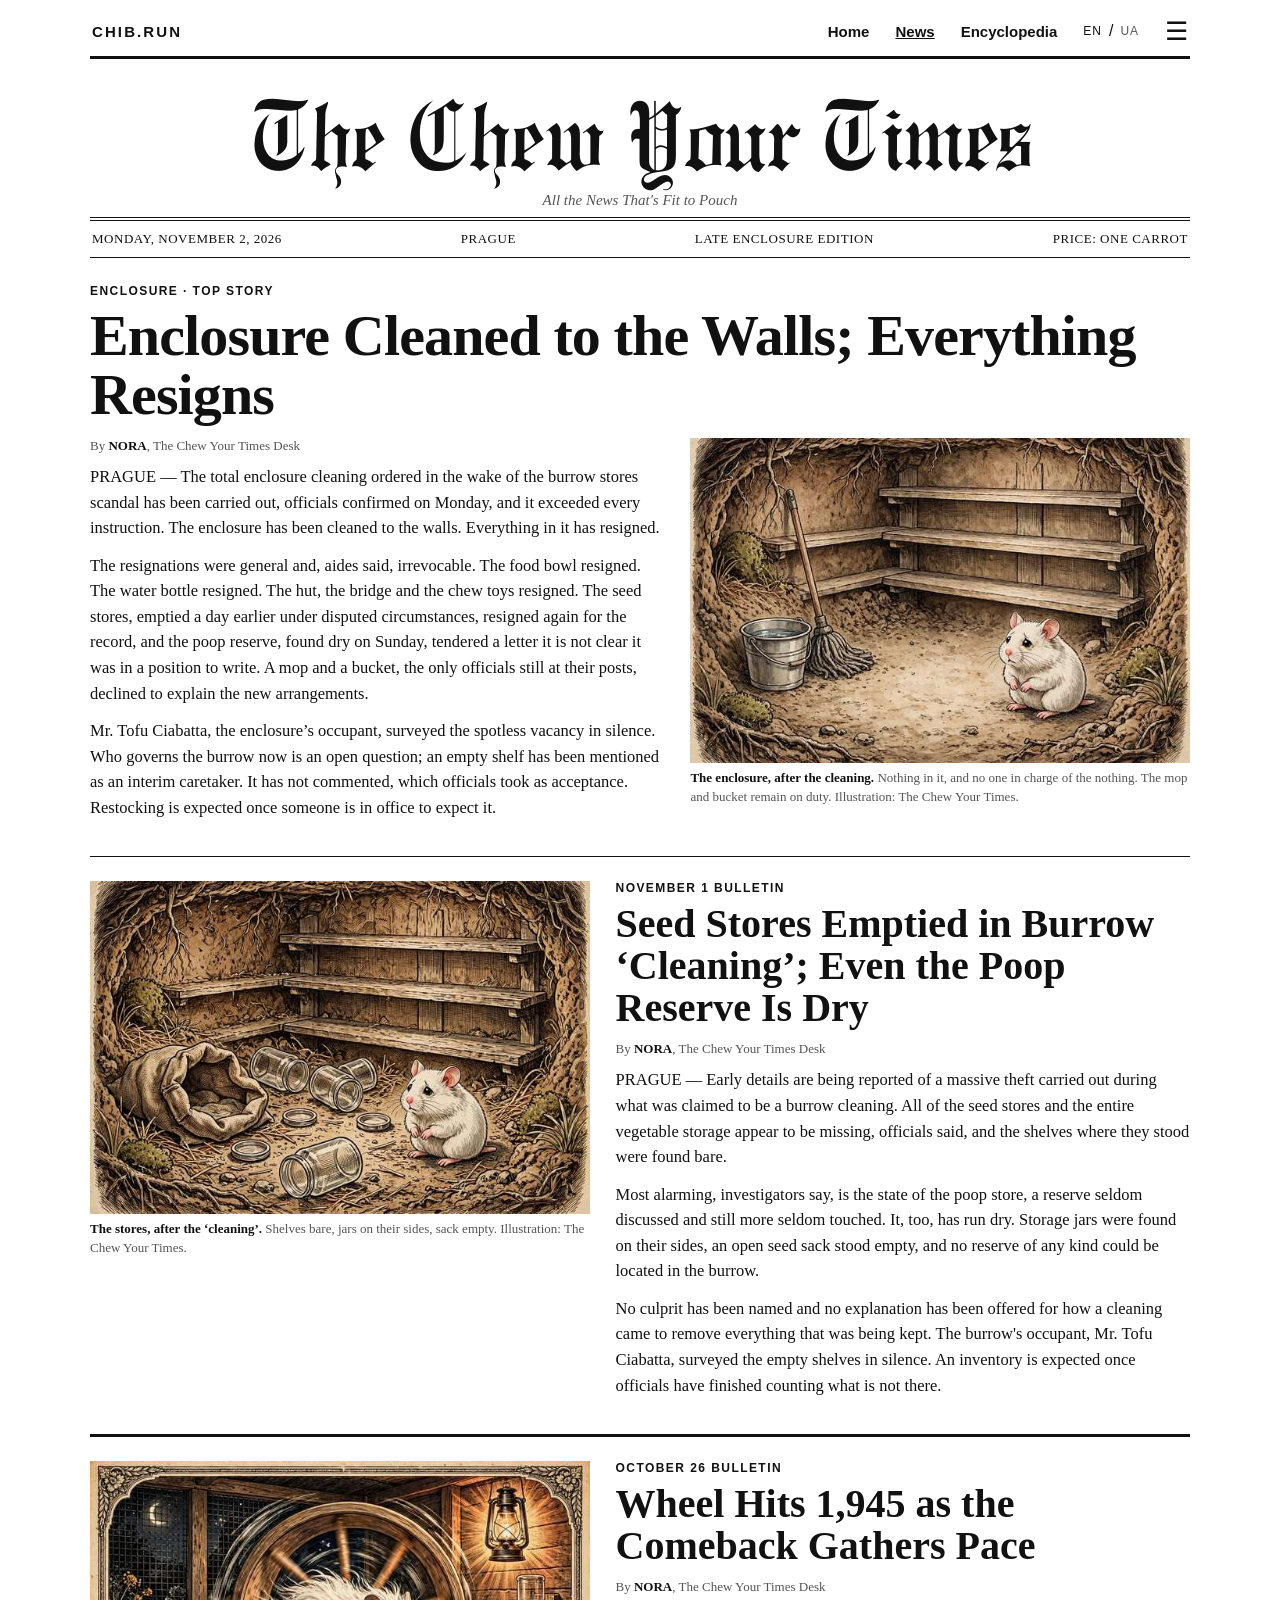
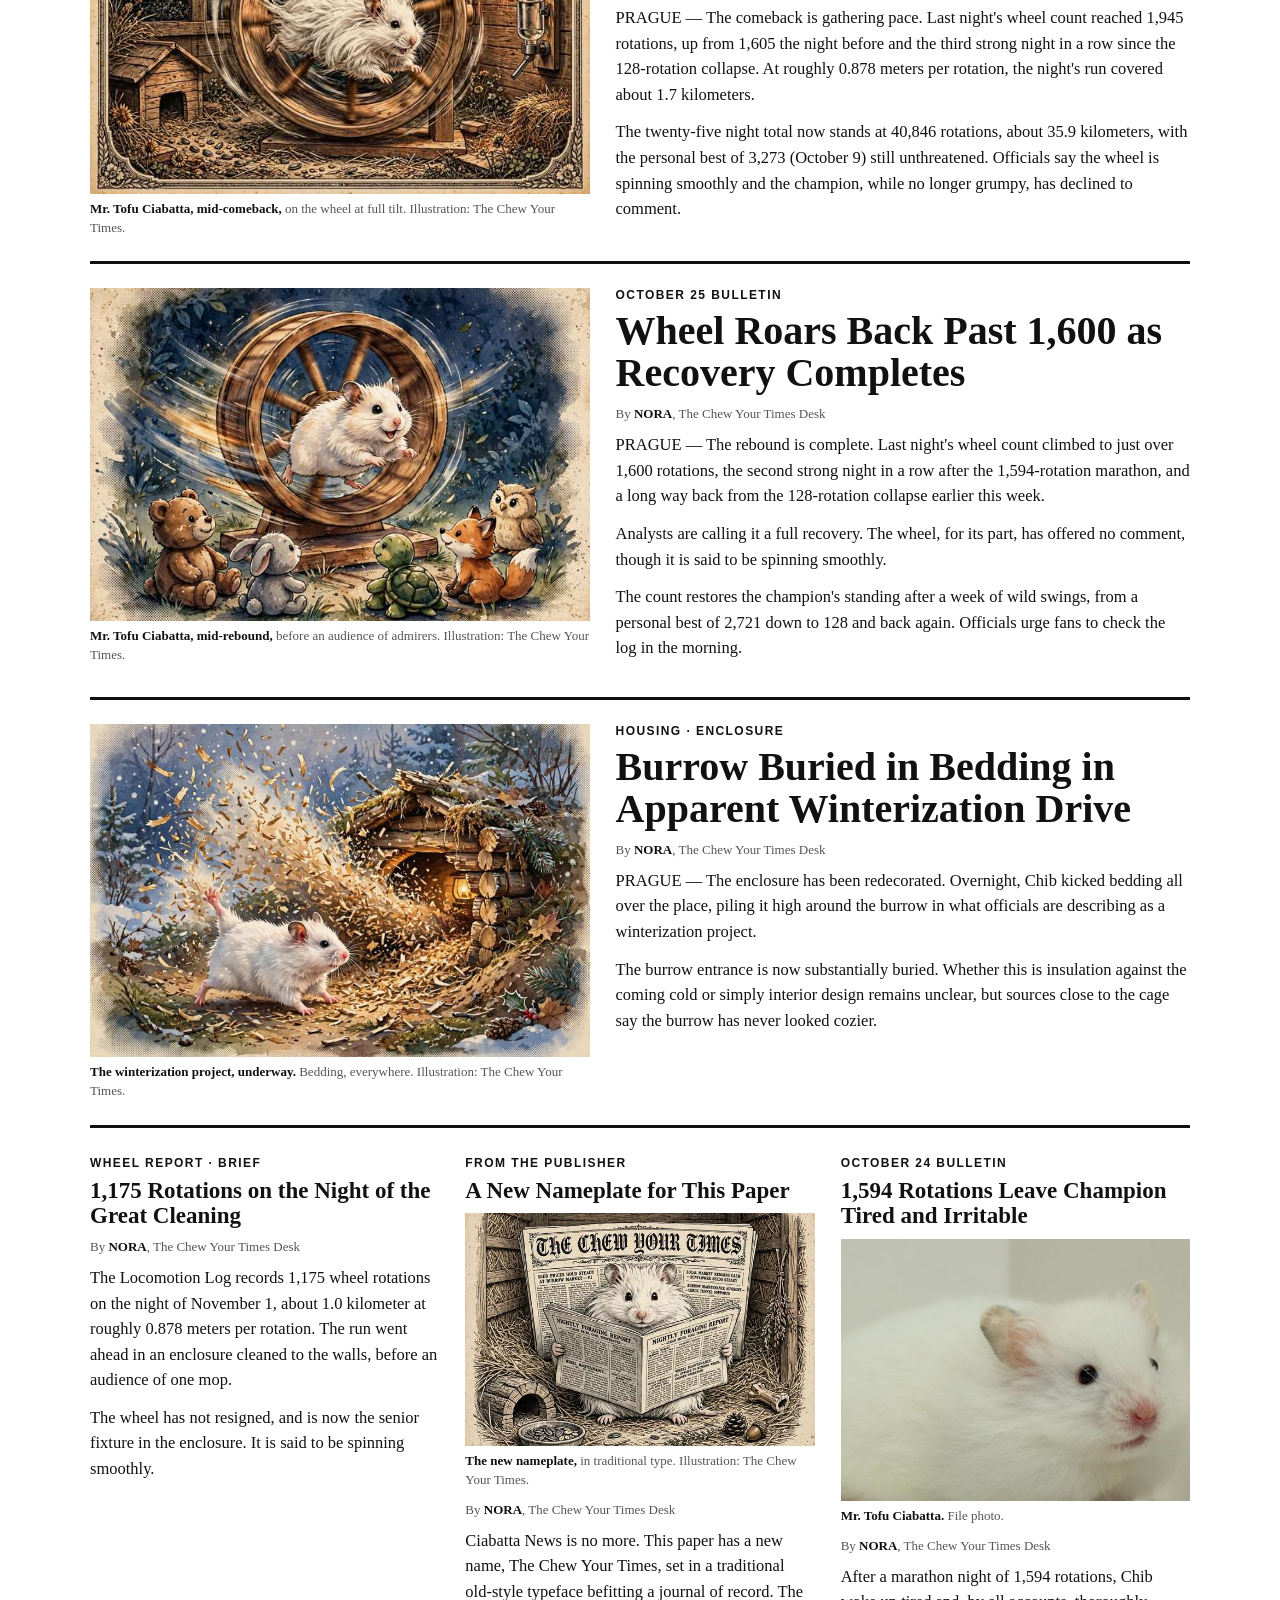
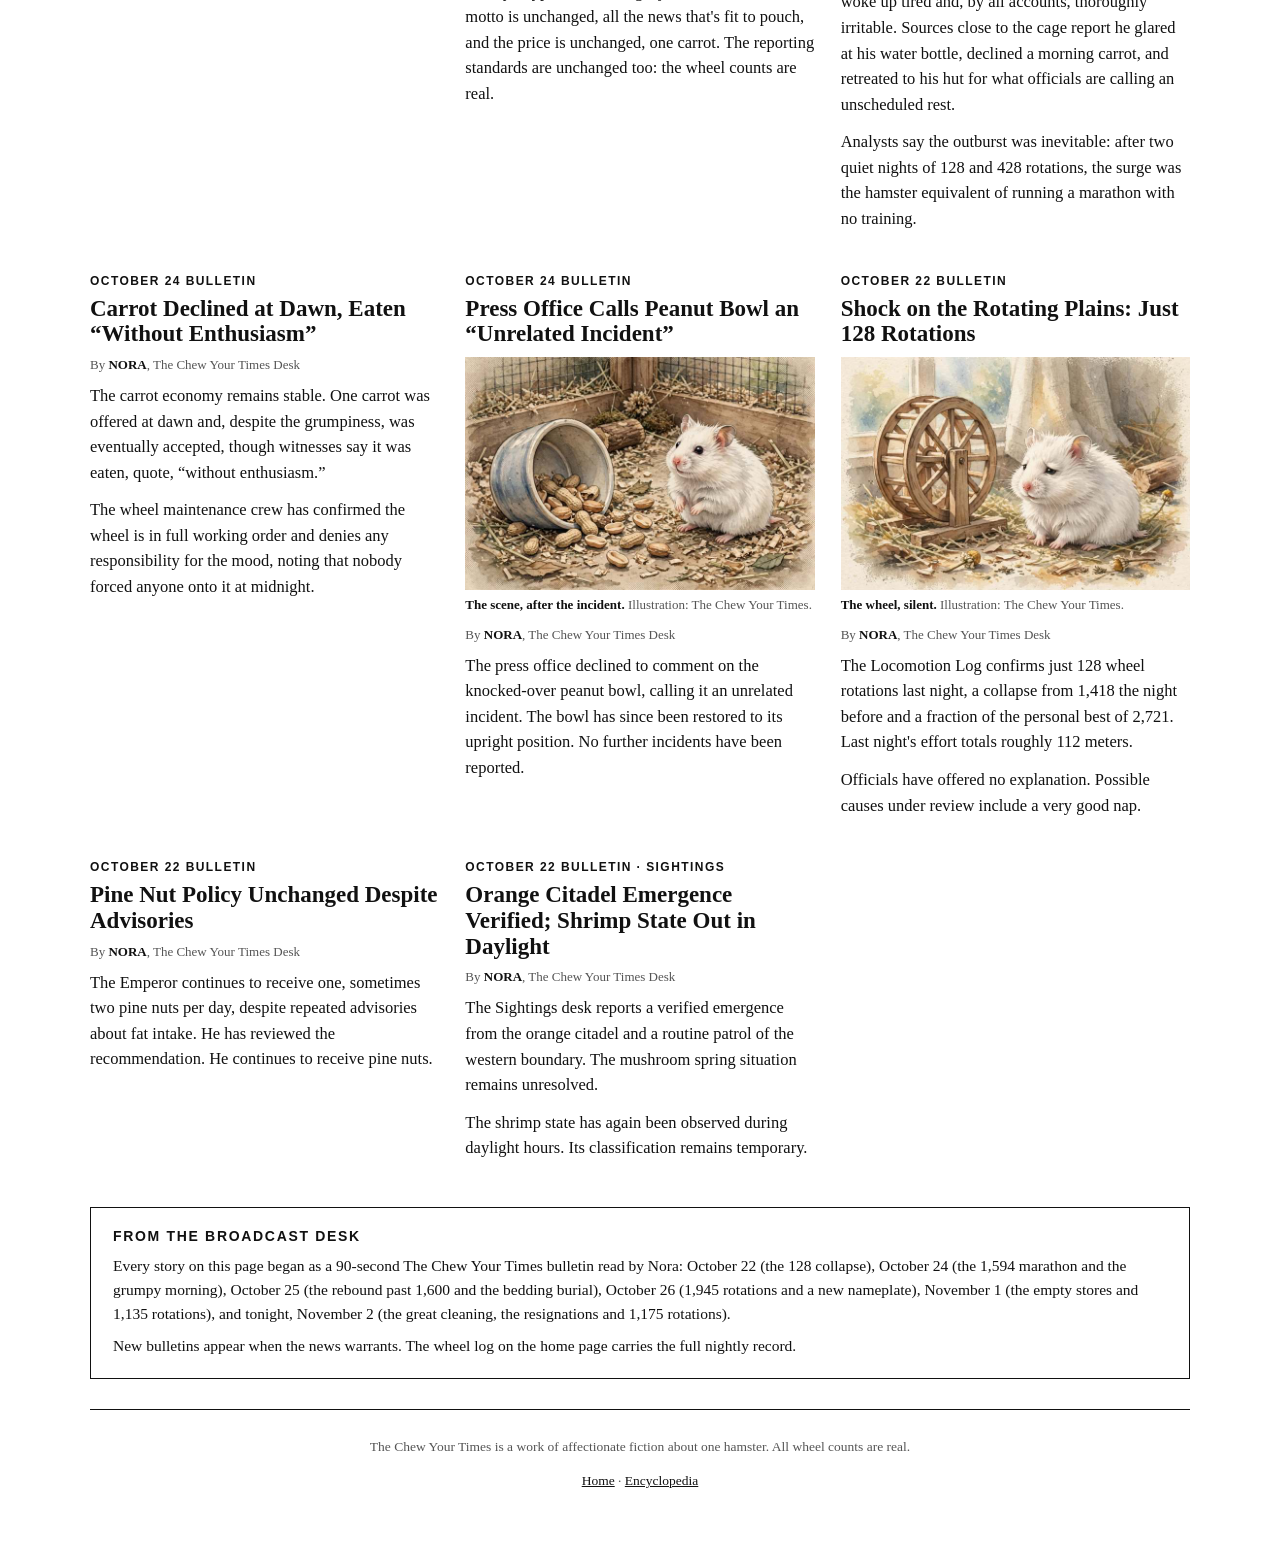
==== commit 44d5b4b4: "Nov 2 edition: total enclosure cleaning, everything resigns as lead; theft story demoted to second; " ====
--- a/news/index.html
+++ b/news/index.html
@@ -5,7 +5,7 @@
 <meta name="viewport" content="width=device-width, initial-scale=1">
 <link href="https://vetrivelcsamy.github.io/cheltenham-classic/cheltenhamclassic.css" rel="stylesheet">
 <link href="fonts.css" rel="stylesheet">
-<title>The Chew Your Times — Sunday, November 1, 2026</title>
+<title>The Chew Your Times — Monday, November 2, 2026</title>
 <style>
   :root {
     --ink: #111;
@@ -331,27 +331,43 @@
   </div>
 
   <div class="dateline">
-    <span data-i18n="dateLine">Sunday, November 1, 2026</span>
+    <span data-i18n="dateLine">Monday, November 2, 2026</span>
     <span data-i18n="placeLine">Prague</span>
     <span data-i18n="editionLine">Late Enclosure Edition</span>
     <span data-i18n="priceLine">Price: One Carrot</span>
   </div>
 
-  <!-- LEAD: burrow cleaning theft -->
+  <!-- LEAD: the total cleaning; everything resigns -->
   <article class="lead">
-    <p class="kicker" data-i18n="tKicker">Enclosure &middot; Top Story</p>
-    <h2 data-i18n="tHead">Seed Stores Emptied in Burrow &lsquo;Cleaning&rsquo;; Even the Poop Reserve Is Dry</h2>
+    <p class="kicker" data-i18n="gKicker">Enclosure &middot; Top Story</p>
+    <h2 data-i18n="gHead">Enclosure Cleaned to the Walls; Everything Resigns</h2>
     <div class="lead-grid">
       <div>
-        <p class="byline" data-i18n-html="tBy">By <b>NORA</b>, The Chew Your Times Desk</p>
-        <p class="body" data-i18n="tB1">PRAGUE &mdash; Early details are being reported of a massive theft carried out during what was claimed to be a burrow cleaning. All of the seed stores and the entire vegetable storage appear to be missing, officials said, and the shelves where they stood were found bare.</p>
-        <p class="body" data-i18n="tB2">Most alarming, investigators say, is the state of the poop store, a reserve seldom discussed and still more seldom touched. It, too, has run dry. Storage jars were found on their sides, an open seed sack stood empty, and no reserve of any kind could be located in the burrow.</p>
-        <p class="body" data-i18n="tB3">No culprit has been named and no explanation has been offered for how a cleaning came to remove everything that was being kept. The burrow's occupant, Mr. Tofu Ciabatta, surveyed the empty shelves in silence. An inventory is expected once officials have finished counting what is not there.</p>
+        <p class="byline" data-i18n-html="gBy">By <b>NORA</b>, The Chew Your Times Desk</p>
+        <p class="body" data-i18n="gB1">PRAGUE &mdash; The total enclosure cleaning ordered in the wake of the burrow stores scandal has been carried out, officials confirmed on Monday, and it exceeded every instruction. The enclosure has been cleaned to the walls. Everything in it has resigned.</p>
+        <p class="body" data-i18n="gB2">The resignations were general and, aides said, irrevocable. The food bowl resigned. The water bottle resigned. The hut, the bridge and the chew toys resigned. The seed stores, emptied a day earlier under disputed circumstances, resigned again for the record, and the poop reserve, found dry on Sunday, tendered a letter it is not clear it was in a position to write. A mop and a bucket, the only officials still at their posts, declined to explain the new arrangements.</p>
+        <p class="body" data-i18n="gB3">Mr. Tofu Ciabatta, the enclosure&rsquo;s occupant, surveyed the spotless vacancy in silence. Who governs the burrow now is an open question; an empty shelf has been mentioned as an interim caretaker. It has not commented, which officials took as acceptance. Restocking is expected once someone is in office to expect it.</p>
       </div>
       <figure>
-        <img id="news-theft" alt="Mr. Tofu Ciabatta looking at empty storage shelves and tipped-over jars in his burrow">
-        <figcaption data-i18n-html="tCap"><b>The stores, after the &lsquo;cleaning&rsquo;.</b> Shelves bare, jars on their sides, sack empty. Illustration: The Chew Your Times.</figcaption>
+        <img id="news-cleaning" alt="Mr. Tofu Ciabatta in his spotless, completely empty enclosure, a mop and bucket beside him">
+        <figcaption data-i18n-html="gCap"><b>The enclosure, after the cleaning.</b> Nothing in it, and no one in charge of the nothing. The mop and bucket remain on duty. Illustration: The Chew Your Times.</figcaption>
       </figure>
+    </div>
+  </article>
+
+  <!-- November 1: seed stores emptied in burrow 'cleaning' (demoted from lead) -->
+  <article class="second">
+    <figure>
+      <img id="news-theft" alt="Mr. Tofu Ciabatta looking at empty storage shelves and tipped-over jars in his burrow">
+      <figcaption data-i18n-html="tCap"><b>The stores, after the &lsquo;cleaning&rsquo;.</b> Shelves bare, jars on their sides, sack empty. Illustration: The Chew Your Times.</figcaption>
+    </figure>
+    <div>
+      <p class="kicker" data-i18n="tKicker">November 1 Bulletin</p>
+      <h2 data-i18n="tHead">Seed Stores Emptied in Burrow &lsquo;Cleaning&rsquo;; Even the Poop Reserve Is Dry</h2>
+      <p class="byline" data-i18n-html="tBy">By <b>NORA</b>, The Chew Your Times Desk</p>
+      <p class="body" data-i18n="tB1">PRAGUE &mdash; Early details are being reported of a massive theft carried out during what was claimed to be a burrow cleaning. All of the seed stores and the entire vegetable storage appear to be missing, officials said, and the shelves where they stood were found bare.</p>
+      <p class="body" data-i18n="tB2">Most alarming, investigators say, is the state of the poop store, a reserve seldom discussed and still more seldom touched. It, too, has run dry. Storage jars were found on their sides, an open seed sack stood empty, and no reserve of any kind could be located in the burrow.</p>
+      <p class="body" data-i18n="tB3">No culprit has been named and no explanation has been offered for how a cleaning came to remove everything that was being kept. The burrow's occupant, Mr. Tofu Ciabatta, surveyed the empty shelves in silence. An inventory is expected once officials have finished counting what is not there.</p>
     </div>
   </article>
 
@@ -406,10 +422,10 @@
 
     <article>
       <p class="kicker" data-i18n="wbKicker">Wheel Report &middot; Brief</p>
-      <h3 data-i18n="wbHead">1,135 Rotations on the Night of the Empty Stores</h3>
+      <h3 data-i18n="wbHead">1,175 Rotations on the Night of the Great Cleaning</h3>
       <p class="byline" data-i18n-html="wbBy">By <b>NORA</b>, The Chew Your Times Desk</p>
-      <p class="body" data-i18n="wbB1">The Locomotion Log records 1,135 wheel rotations on the night of October 31, about 1.0 kilometer at roughly 0.878 meters per rotation. The run went ahead despite the losses discovered in the stores.</p>
-      <p class="body" data-i18n="wbB2">The wheel has offered no comment on the whereabouts of the seeds. It is said to be spinning smoothly.</p>
+      <p class="body" data-i18n="wbB1">The Locomotion Log records 1,175 wheel rotations on the night of November 1, about 1.0 kilometer at roughly 0.878 meters per rotation. The run went ahead in an enclosure cleaned to the walls, before an audience of one mop.</p>
+      <p class="body" data-i18n="wbB2">The wheel has not resigned, and is now the senior fixture in the enclosure. It is said to be spinning smoothly.</p>
     </article>
 
     <article>
@@ -485,7 +501,7 @@
 
   <aside class="desk">
     <h3 data-i18n="deskTitle">From the Broadcast Desk</h3>
-    <p data-i18n="deskP1">Every story on this page began as a 90-second The Chew Your Times bulletin read by Nora: October 22 (the 128 collapse), October 24 (the 1,594 marathon and the grumpy morning), October 25 (the rebound past 1,600 and the bedding burial), October 26 (1,945 rotations and a new nameplate), and tonight, November 1 (the empty stores and 1,135 rotations).</p>
+    <p data-i18n="deskP1">Every story on this page began as a 90-second The Chew Your Times bulletin read by Nora: October 22 (the 128 collapse), October 24 (the 1,594 marathon and the grumpy morning), October 25 (the rebound past 1,600 and the bedding burial), October 26 (1,945 rotations and a new nameplate), November 1 (the empty stores and 1,135 rotations), and tonight, November 2 (the great cleaning, the resignations and 1,175 rotations).</p>
     <p data-i18n="deskP2">New bulletins appear when the news warrants. The wheel log on the home page carries the full nightly record.</p>
   </aside>
 
@@ -503,13 +519,14 @@
 <script src="news-race.js"></script>
 <script src="news-rename.js"></script>
 <script src="news-theft.js"></script>
+<script src="news-cleaning.js"></script>
 <script>
-["wheel","bedding","peanut","silentwheel","race","rename","theft"].forEach(function (n) { document.getElementById("news-" + n).src = window.NEWS_IMG[n]; });
+["wheel","bedding","peanut","silentwheel","race","rename","theft","cleaning"].forEach(function (n) { document.getElementById("news-" + n).src = window.NEWS_IMG[n]; });
 
 var translations = {
   uk: {
     motto: "Усі новини, що вміщаються в щоки",
-    dateLine: "Неділя, 1 листопада 2026 р.",
+    dateLine: "Понеділок, 2 листопада 2026 р.",
     placeLine: "Прага",
     editionLine: "Пізній вольєрний випуск",
     priceLine: "Ціна: одна морквина",
@@ -560,7 +577,14 @@
     sgBy: "<b>НОРА</b>, редакція The Chew Your Times",
     sgB1: "Відділ спостережень повідомляє про підтверджену появу з помаранчевої цитаделі та рутинний патруль західного кордону. Ситуація з грибним джерелом лишається невирішеною.",
     sgB2: "Креветковий стан знову спостерігали вдень. Його класифікація лишається тимчасовою.",
-    tKicker: "Вольєр · Головна історія",
+    gKicker: "Вольєр · Головна історія",
+    gHead: "Вольєр вичищено до самих стін; усе подало у відставку",
+    gBy: "<b>НОРА</b>, редакція The Chew Your Times",
+    gB1: "ПРАГА — Тотальне прибирання вольєра, призначене після скандалу з коморами нори, проведено, підтвердили посадовці в понеділок, і воно перевершило всі вказівки. Вольєр вичищено до самих стін. Усе в ньому подало у відставку.",
+    gB2: "Відставки були загальними і, за словами помічників, безповоротними. Миска для їжі подала у відставку. Поїлка подала у відставку. Хатка, місток і гризунки подали у відставку. Комори з насінням, спорожнені днем раніше за спірних обставин, подали у відставку ще раз, для протоколу, а запас посліду, знайдений сухим у неділю, надіслав листа, який, не цілком ясно, чи мав право писати. Швабра і відро, єдині посадовці, що лишилися на місцях, відмовилися пояснювати нові порядки.",
+    gB3: "Пан Тофу Чіабата, мешканець вольєра, мовчки оглянув бездоганну порожнечу. Хто тепер керує норою — відкрите питання; порожню полицю згадують як тимчасового доглядача. Вона не коментувала, що посадовці сприйняли як згоду. Поповнення запасів очікують, щойно з'явиться хтось, хто міг би їх очікувати.",
+    gCap: "<b>Вольєр після прибирання.</b> Нічого в ньому, і нікого, хто відповідав би за це нічого. Швабра і відро лишаються при виконанні. Ілюстрація: The Chew Your Times.",
+    tKicker: "Випуск 1 листопада",
     tHead: "Комори з насінням спорожнено під час «прибирання» нори; навіть запас посліду сухий",
     tBy: "<b>НОРА</b>, редакція The Chew Your Times",
     tB1: "ПРАГА — Надходять перші подробиці масштабної крадіжки, вчиненої під час того, що називали прибиранням нори. Усі запаси насіння і весь овочевий склад, схоже, зникли, повідомили посадовці, а полиці, де вони стояли, знайдено порожніми.",
@@ -568,12 +592,12 @@
     tB3: "Жодного винуватця не названо, і жодного пояснення не запропоновано, як прибирання могло винести все, що зберігалося. Мешканець нори, пан Тофу Чіабата, мовчки оглянув порожні полиці. Інвентаризацію очікують, щойно посадовці закінчать рахувати те, чого немає.",
     tCap: "<b>Комори після «прибирання».</b> Полиці порожні, банки на боці, мішок порожній. Ілюстрація: The Chew Your Times.",
     wbKicker: "Звіт про колесо · Коротко",
-    wbHead: "1135 обертів у ніч порожніх комор",
+    wbHead: "1175 обертів у ніч великого прибирання",
     wbBy: "<b>НОРА</b>, редакція The Chew Your Times",
-    wbB1: "Журнал пересування зафіксував 1135 обертів колеса в ніч на 31 жовтня, близько 1,0 кілометра за приблизно 0,878 метра на оберт. Забіг відбувся попри втрати, виявлені в коморах.",
-    wbB2: "Колесо не дало коментарів щодо місцезнаходження насіння. Кажуть, воно крутиться справно.",
+    wbB1: "Журнал пересування зафіксував 1175 обертів колеса в ніч на 1 листопада, близько 1,0 кілометра за приблизно 0,878 метра на оберт. Забіг відбувся у вольєрі, вичищеному до самих стін, перед аудиторією з однієї швабри.",
+    wbB2: "Колесо у відставку не подало і тепер є найстаршим предметом у вольєрі. Кажуть, воно крутиться справно.",
     deskTitle: "З редакції мовлення",
-    deskP1: "Кожна історія на цій сторінці почалася як 90-секундний випуск The Chew Your Times у виконанні Нори: 22 жовтня (обвал до 128), 24 жовтня (марафон на 1594 і дратівливий ранок), 25 жовтня (відновлення за 1600 і засипання підстилкою) 26 жовтня (1945 обертів і нова шапка) і сьогодні, 1 листопада (порожні комори і 1135 обертів).",
+    deskP1: "Кожна історія на цій сторінці почалася як 90-секундний випуск The Chew Your Times у виконанні Нори: 22 жовтня (обвал до 128), 24 жовтня (марафон на 1594 і дратівливий ранок), 25 жовтня (відновлення за 1600 і засипання підстилкою) 26 жовтня (1945 обертів і нова шапка) 1 листопада (порожні комори і 1135 обертів) і сьогодні, 2 листопада (велике прибирання, відставки і 1175 обертів).",
     deskP2: "Нові випуски з'являються, коли новини того варті. Журнал колеса на головній сторінці містить повний нічний облік.",
     footNote: "The Chew Your Times — твір прихильної вигадки про одного хом'яка. Усі показники колеса справжні.",
     footHome: "Головна",
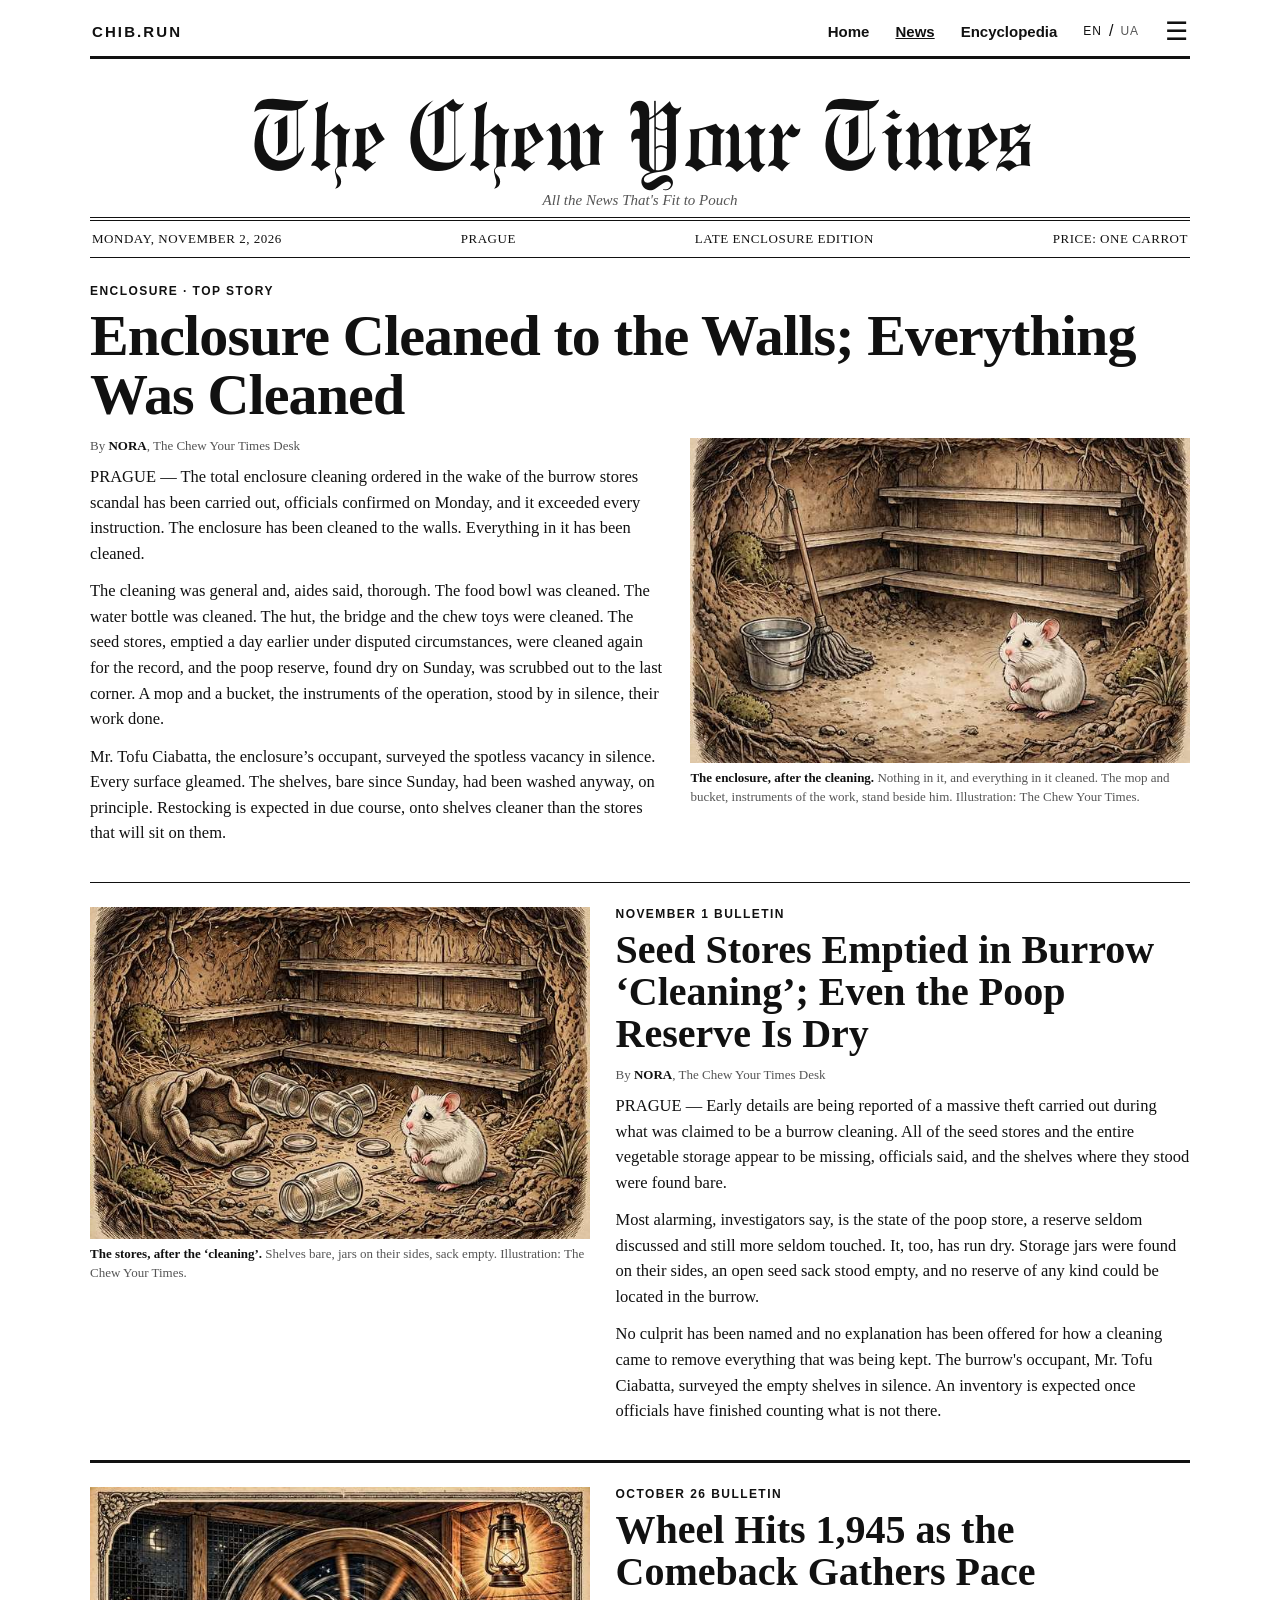
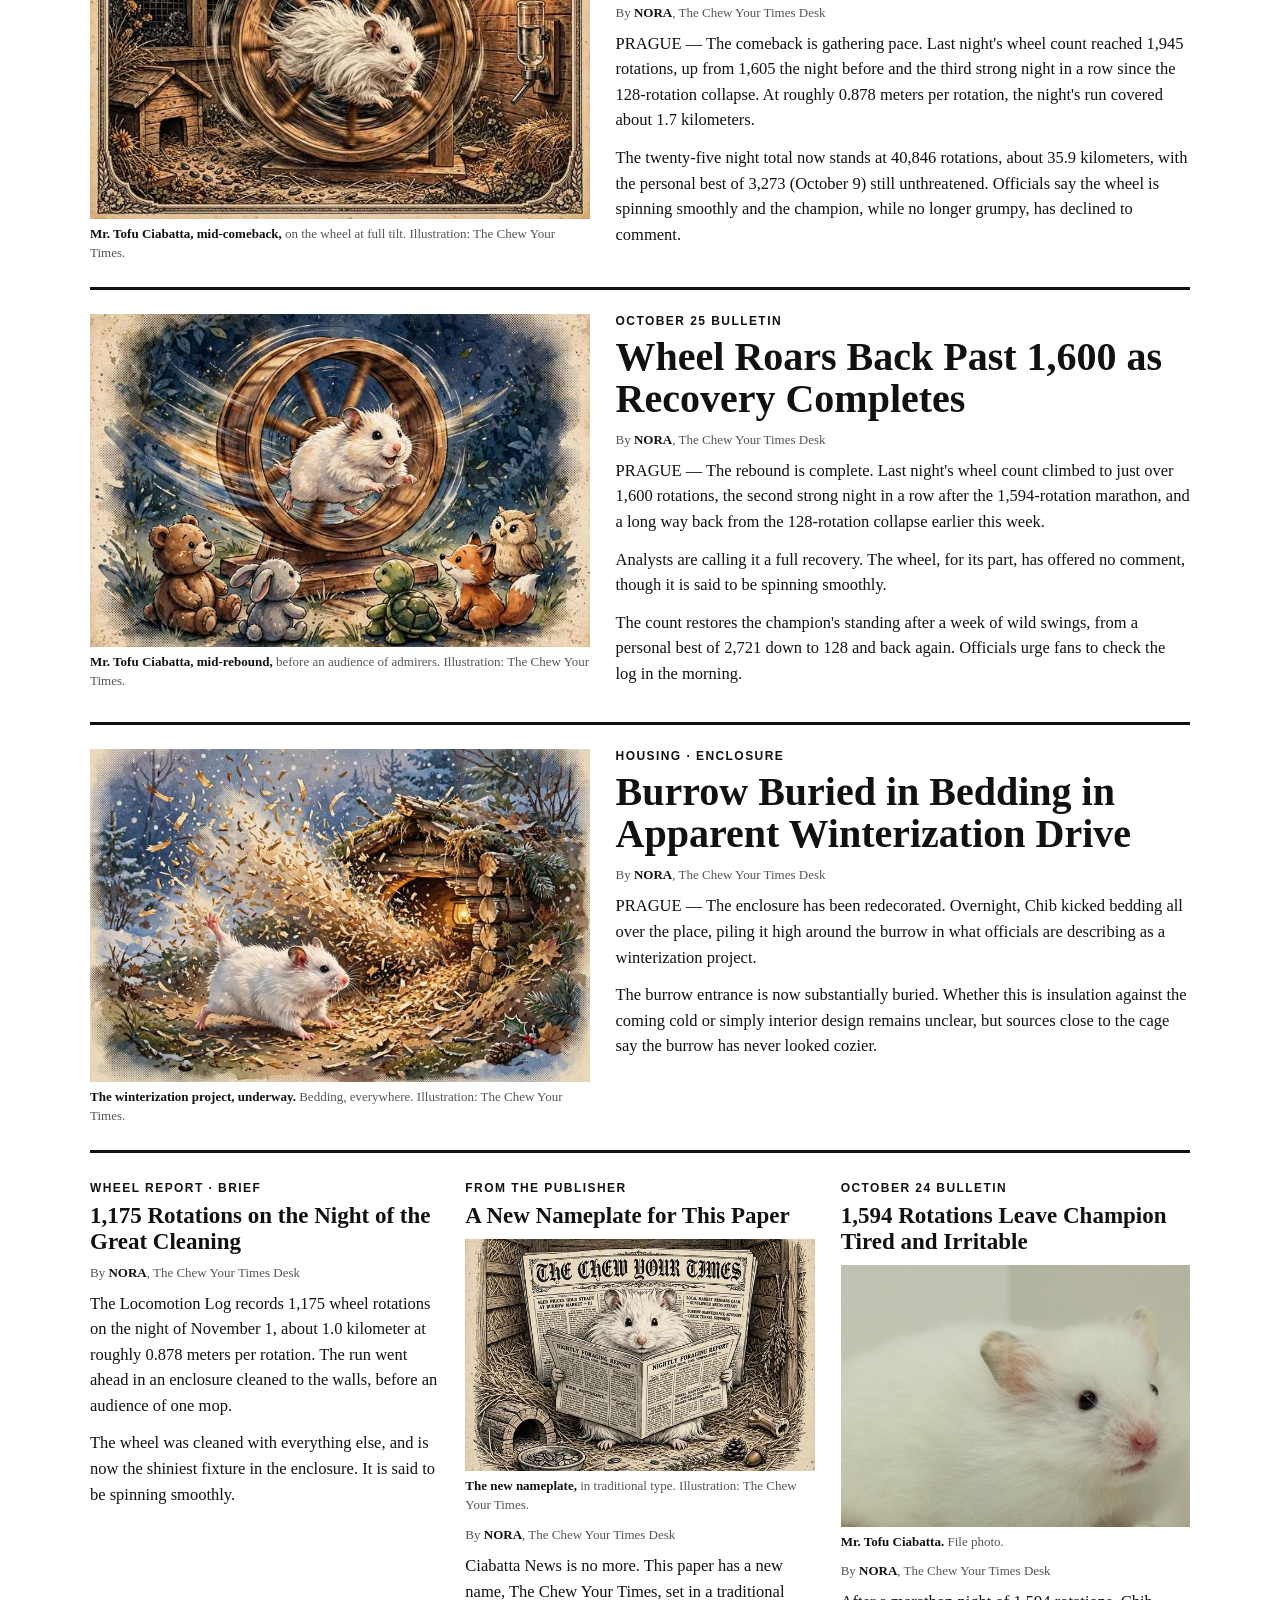
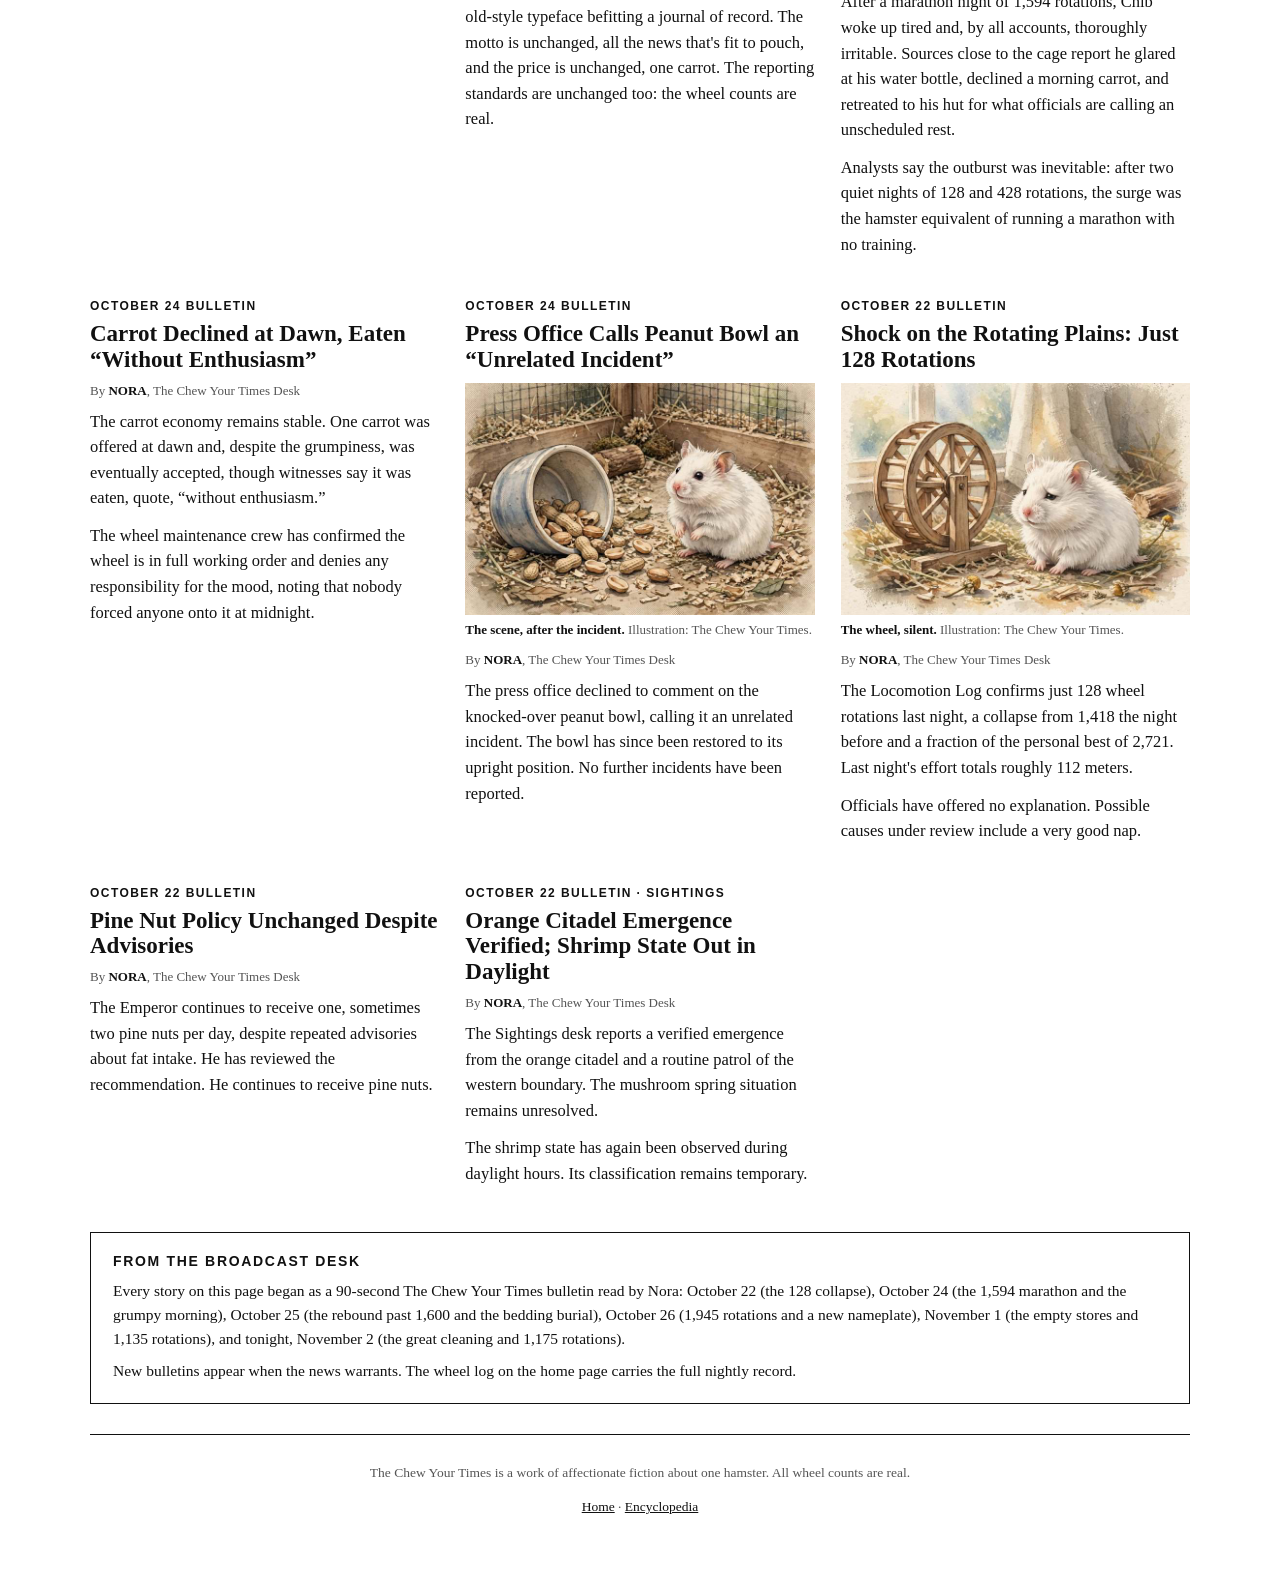
==== commit 35e720e5: "Fix Nov 2 lead: everything was cleaned, not resigned" ====
--- a/news/index.html
+++ b/news/index.html
@@ -337,20 +337,20 @@
     <span data-i18n="priceLine">Price: One Carrot</span>
   </div>
 
-  <!-- LEAD: the total cleaning; everything resigns -->
+  <!-- LEAD: the total cleaning; everything was cleaned -->
   <article class="lead">
     <p class="kicker" data-i18n="gKicker">Enclosure &middot; Top Story</p>
-    <h2 data-i18n="gHead">Enclosure Cleaned to the Walls; Everything Resigns</h2>
+    <h2 data-i18n="gHead">Enclosure Cleaned to the Walls; Everything Was Cleaned</h2>
     <div class="lead-grid">
       <div>
         <p class="byline" data-i18n-html="gBy">By <b>NORA</b>, The Chew Your Times Desk</p>
-        <p class="body" data-i18n="gB1">PRAGUE &mdash; The total enclosure cleaning ordered in the wake of the burrow stores scandal has been carried out, officials confirmed on Monday, and it exceeded every instruction. The enclosure has been cleaned to the walls. Everything in it has resigned.</p>
-        <p class="body" data-i18n="gB2">The resignations were general and, aides said, irrevocable. The food bowl resigned. The water bottle resigned. The hut, the bridge and the chew toys resigned. The seed stores, emptied a day earlier under disputed circumstances, resigned again for the record, and the poop reserve, found dry on Sunday, tendered a letter it is not clear it was in a position to write. A mop and a bucket, the only officials still at their posts, declined to explain the new arrangements.</p>
-        <p class="body" data-i18n="gB3">Mr. Tofu Ciabatta, the enclosure&rsquo;s occupant, surveyed the spotless vacancy in silence. Who governs the burrow now is an open question; an empty shelf has been mentioned as an interim caretaker. It has not commented, which officials took as acceptance. Restocking is expected once someone is in office to expect it.</p>
+        <p class="body" data-i18n="gB1">PRAGUE &mdash; The total enclosure cleaning ordered in the wake of the burrow stores scandal has been carried out, officials confirmed on Monday, and it exceeded every instruction. The enclosure has been cleaned to the walls. Everything in it has been cleaned.</p>
+        <p class="body" data-i18n="gB2">The cleaning was general and, aides said, thorough. The food bowl was cleaned. The water bottle was cleaned. The hut, the bridge and the chew toys were cleaned. The seed stores, emptied a day earlier under disputed circumstances, were cleaned again for the record, and the poop reserve, found dry on Sunday, was scrubbed out to the last corner. A mop and a bucket, the instruments of the operation, stood by in silence, their work done.</p>
+        <p class="body" data-i18n="gB3">Mr. Tofu Ciabatta, the enclosure&rsquo;s occupant, surveyed the spotless vacancy in silence. Every surface gleamed. The shelves, bare since Sunday, had been washed anyway, on principle. Restocking is expected in due course, onto shelves cleaner than the stores that will sit on them.</p>
       </div>
       <figure>
         <img id="news-cleaning" alt="Mr. Tofu Ciabatta in his spotless, completely empty enclosure, a mop and bucket beside him">
-        <figcaption data-i18n-html="gCap"><b>The enclosure, after the cleaning.</b> Nothing in it, and no one in charge of the nothing. The mop and bucket remain on duty. Illustration: The Chew Your Times.</figcaption>
+        <figcaption data-i18n-html="gCap"><b>The enclosure, after the cleaning.</b> Nothing in it, and everything in it cleaned. The mop and bucket, instruments of the work, stand beside him. Illustration: The Chew Your Times.</figcaption>
       </figure>
     </div>
   </article>
@@ -425,7 +425,7 @@
       <h3 data-i18n="wbHead">1,175 Rotations on the Night of the Great Cleaning</h3>
       <p class="byline" data-i18n-html="wbBy">By <b>NORA</b>, The Chew Your Times Desk</p>
       <p class="body" data-i18n="wbB1">The Locomotion Log records 1,175 wheel rotations on the night of November 1, about 1.0 kilometer at roughly 0.878 meters per rotation. The run went ahead in an enclosure cleaned to the walls, before an audience of one mop.</p>
-      <p class="body" data-i18n="wbB2">The wheel has not resigned, and is now the senior fixture in the enclosure. It is said to be spinning smoothly.</p>
+      <p class="body" data-i18n="wbB2">The wheel was cleaned with everything else, and is now the shiniest fixture in the enclosure. It is said to be spinning smoothly.</p>
     </article>
 
     <article>
@@ -501,7 +501,7 @@
 
   <aside class="desk">
     <h3 data-i18n="deskTitle">From the Broadcast Desk</h3>
-    <p data-i18n="deskP1">Every story on this page began as a 90-second The Chew Your Times bulletin read by Nora: October 22 (the 128 collapse), October 24 (the 1,594 marathon and the grumpy morning), October 25 (the rebound past 1,600 and the bedding burial), October 26 (1,945 rotations and a new nameplate), November 1 (the empty stores and 1,135 rotations), and tonight, November 2 (the great cleaning, the resignations and 1,175 rotations).</p>
+    <p data-i18n="deskP1">Every story on this page began as a 90-second The Chew Your Times bulletin read by Nora: October 22 (the 128 collapse), October 24 (the 1,594 marathon and the grumpy morning), October 25 (the rebound past 1,600 and the bedding burial), October 26 (1,945 rotations and a new nameplate), November 1 (the empty stores and 1,135 rotations), and tonight, November 2 (the great cleaning and 1,175 rotations).</p>
     <p data-i18n="deskP2">New bulletins appear when the news warrants. The wheel log on the home page carries the full nightly record.</p>
   </aside>
 
@@ -578,12 +578,12 @@
     sgB1: "Відділ спостережень повідомляє про підтверджену появу з помаранчевої цитаделі та рутинний патруль західного кордону. Ситуація з грибним джерелом лишається невирішеною.",
     sgB2: "Креветковий стан знову спостерігали вдень. Його класифікація лишається тимчасовою.",
     gKicker: "Вольєр · Головна історія",
-    gHead: "Вольєр вичищено до самих стін; усе подало у відставку",
+    gHead: "Вольєр вичищено до самих стін; усе було вичищено",
     gBy: "<b>НОРА</b>, редакція The Chew Your Times",
-    gB1: "ПРАГА — Тотальне прибирання вольєра, призначене після скандалу з коморами нори, проведено, підтвердили посадовці в понеділок, і воно перевершило всі вказівки. Вольєр вичищено до самих стін. Усе в ньому подало у відставку.",
-    gB2: "Відставки були загальними і, за словами помічників, безповоротними. Миска для їжі подала у відставку. Поїлка подала у відставку. Хатка, місток і гризунки подали у відставку. Комори з насінням, спорожнені днем раніше за спірних обставин, подали у відставку ще раз, для протоколу, а запас посліду, знайдений сухим у неділю, надіслав листа, який, не цілком ясно, чи мав право писати. Швабра і відро, єдині посадовці, що лишилися на місцях, відмовилися пояснювати нові порядки.",
-    gB3: "Пан Тофу Чіабата, мешканець вольєра, мовчки оглянув бездоганну порожнечу. Хто тепер керує норою — відкрите питання; порожню полицю згадують як тимчасового доглядача. Вона не коментувала, що посадовці сприйняли як згоду. Поповнення запасів очікують, щойно з'явиться хтось, хто міг би їх очікувати.",
-    gCap: "<b>Вольєр після прибирання.</b> Нічого в ньому, і нікого, хто відповідав би за це нічого. Швабра і відро лишаються при виконанні. Ілюстрація: The Chew Your Times.",
+    gB1: "ПРАГА — Тотальне прибирання вольєра, призначене після скандалу з коморами нори, проведено, підтвердили посадовці в понеділок, і воно перевершило всі вказівки. Вольєр вичищено до самих стін. Усе в ньому було вичищено.",
+    gB2: "Прибирання було загальним і, за словами помічників, ретельним. Миску для їжі було вичищено. Поїлку було вичищено. Хатку, місток і гризунки було вичищено. Комори з насінням, спорожнені днем раніше за спірних обставин, вичистили ще раз, для протоколу, а запас посліду, знайдений сухим у неділю, відшкрябали до останнього кутка. Швабра і відро, знаряддя операції, мовчки стояли поруч: їхню роботу було зроблено.",
+    gB3: "Пан Тофу Чіабата, мешканець вольєра, мовчки оглянув бездоганну порожнечу. Кожна поверхня сяяла. Полиці, порожні з неділі, все одно вимили, з принципу. Поповнення запасів очікують свого часу, на полиці, чистіші за запаси, що на них стоятимуть.",
+    gCap: "<b>Вольєр після прибирання.</b> Нічого в ньому, і все в ньому вичищено. Швабра і відро, знаряддя роботи, стоять поруч із ним. Ілюстрація: The Chew Your Times.",
     tKicker: "Випуск 1 листопада",
     tHead: "Комори з насінням спорожнено під час «прибирання» нори; навіть запас посліду сухий",
     tBy: "<b>НОРА</b>, редакція The Chew Your Times",
@@ -595,9 +595,9 @@
     wbHead: "1175 обертів у ніч великого прибирання",
     wbBy: "<b>НОРА</b>, редакція The Chew Your Times",
     wbB1: "Журнал пересування зафіксував 1175 обертів колеса в ніч на 1 листопада, близько 1,0 кілометра за приблизно 0,878 метра на оберт. Забіг відбувся у вольєрі, вичищеному до самих стін, перед аудиторією з однієї швабри.",
-    wbB2: "Колесо у відставку не подало і тепер є найстаршим предметом у вольєрі. Кажуть, воно крутиться справно.",
+    wbB2: "Колесо вичистили разом з усім іншим, і тепер воно — найблискучіший предмет у вольєрі. Кажуть, воно крутиться справно.",
     deskTitle: "З редакції мовлення",
-    deskP1: "Кожна історія на цій сторінці почалася як 90-секундний випуск The Chew Your Times у виконанні Нори: 22 жовтня (обвал до 128), 24 жовтня (марафон на 1594 і дратівливий ранок), 25 жовтня (відновлення за 1600 і засипання підстилкою) 26 жовтня (1945 обертів і нова шапка) 1 листопада (порожні комори і 1135 обертів) і сьогодні, 2 листопада (велике прибирання, відставки і 1175 обертів).",
+    deskP1: "Кожна історія на цій сторінці почалася як 90-секундний випуск The Chew Your Times у виконанні Нори: 22 жовтня (обвал до 128), 24 жовтня (марафон на 1594 і дратівливий ранок), 25 жовтня (відновлення за 1600 і засипання підстилкою) 26 жовтня (1945 обертів і нова шапка) 1 листопада (порожні комори і 1135 обертів) і сьогодні, 2 листопада (велике прибирання і 1175 обертів).",
     deskP2: "Нові випуски з'являються, коли новини того варті. Журнал колеса на головній сторінці містить повний нічний облік.",
     footNote: "The Chew Your Times — твір прихильної вигадки про одного хом'яка. Усі показники колеса справжні.",
     footHome: "Головна",
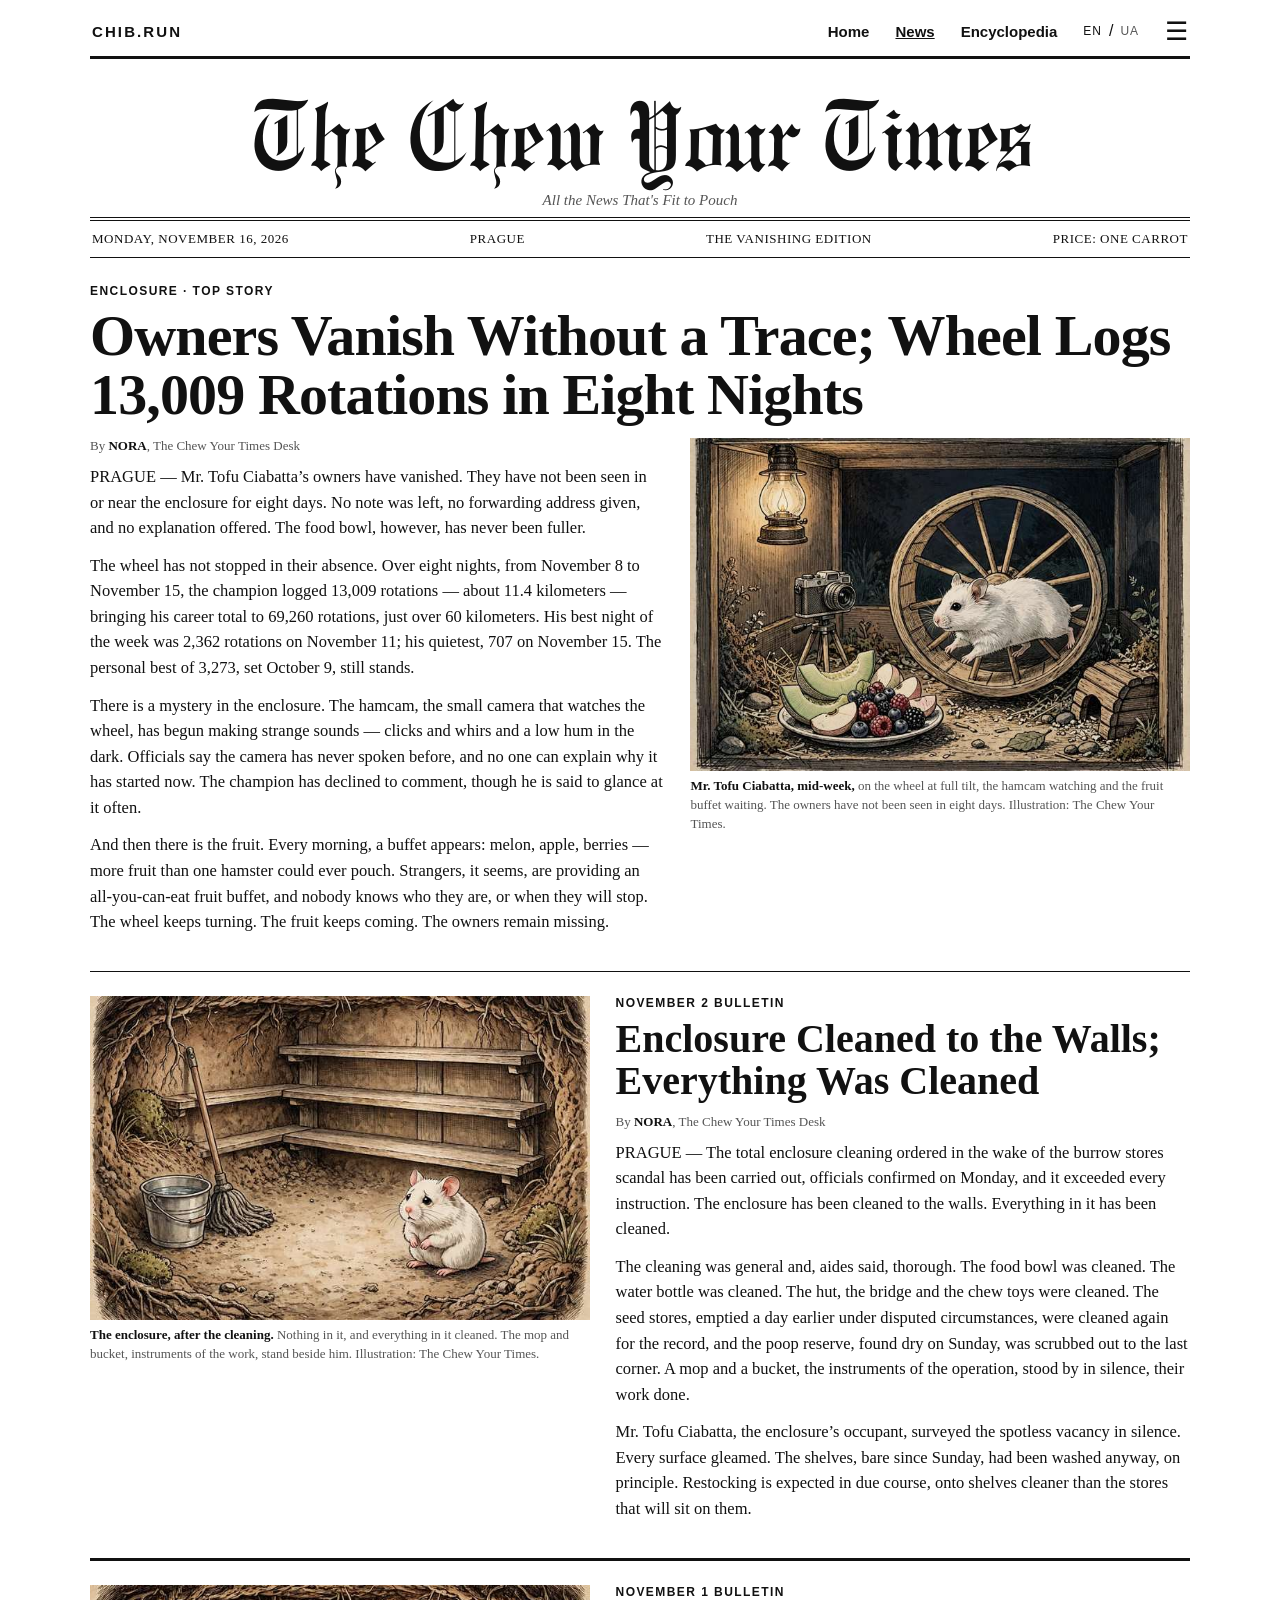
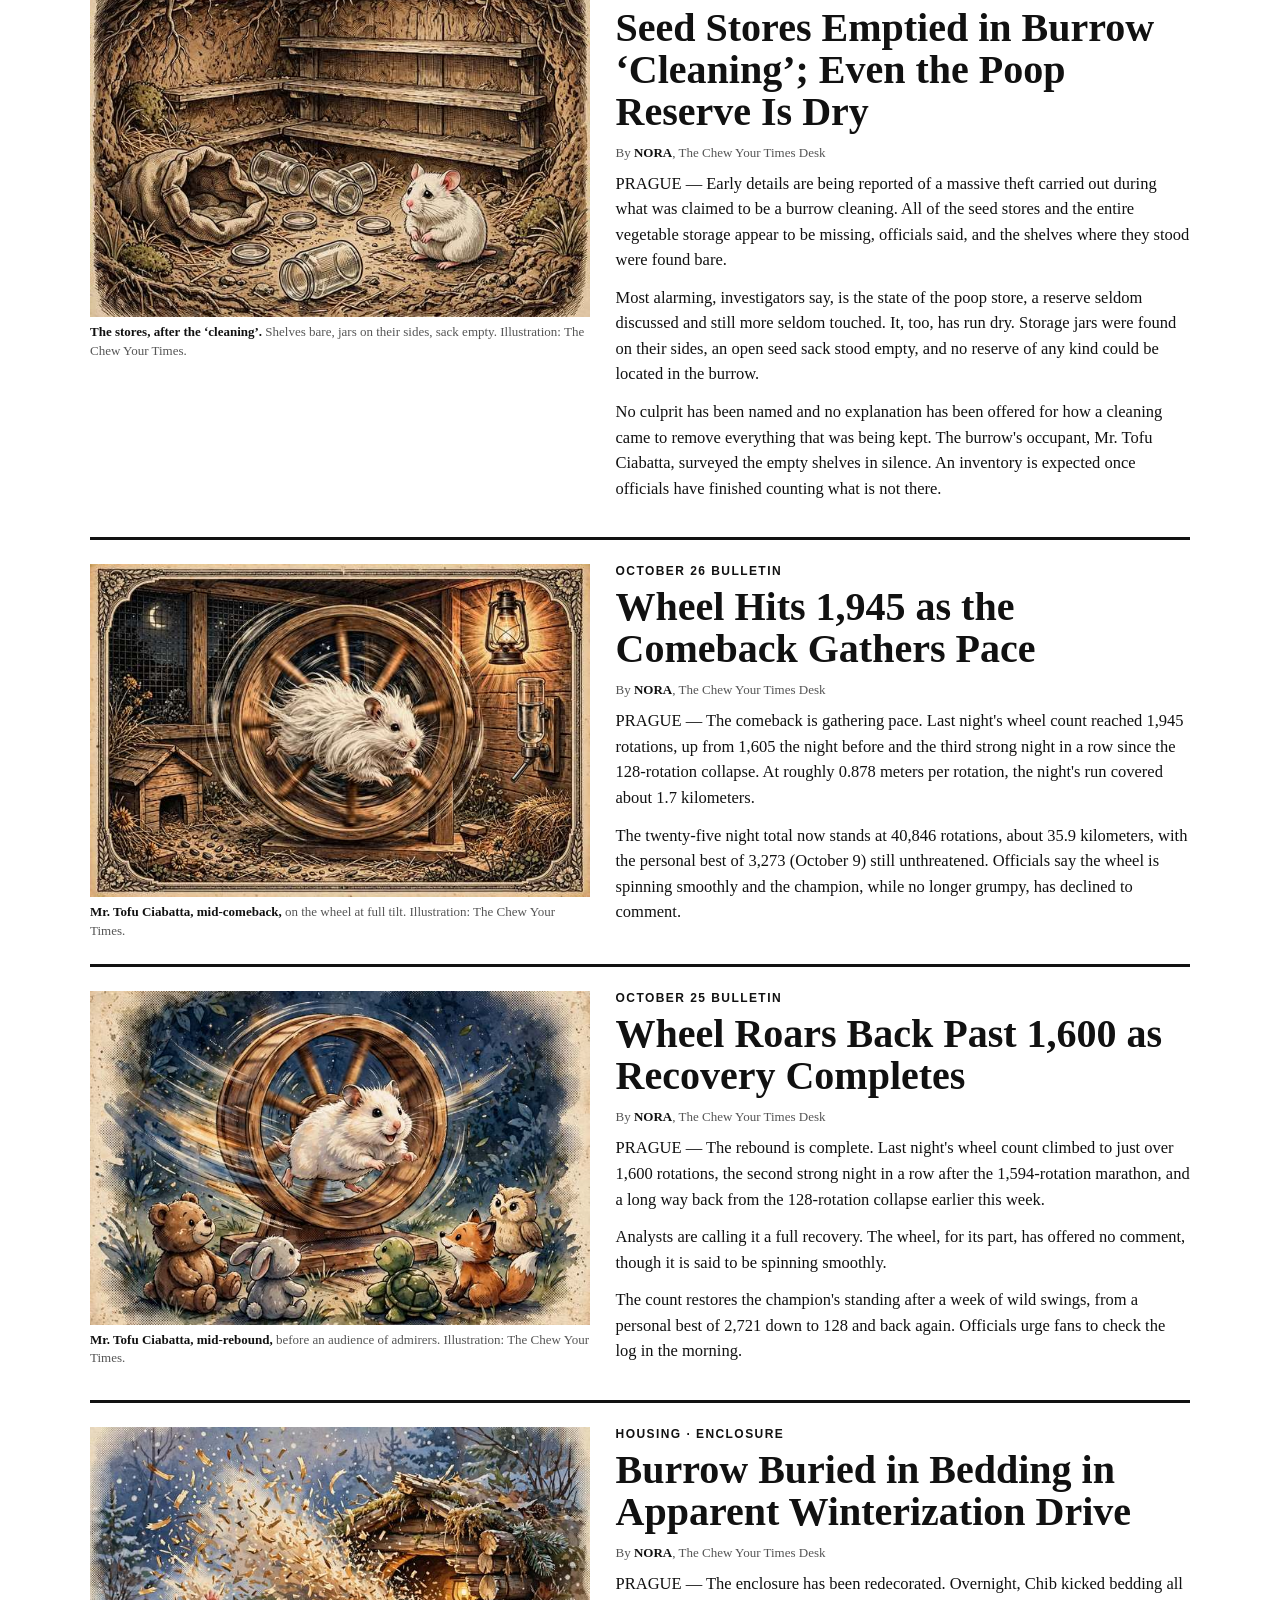
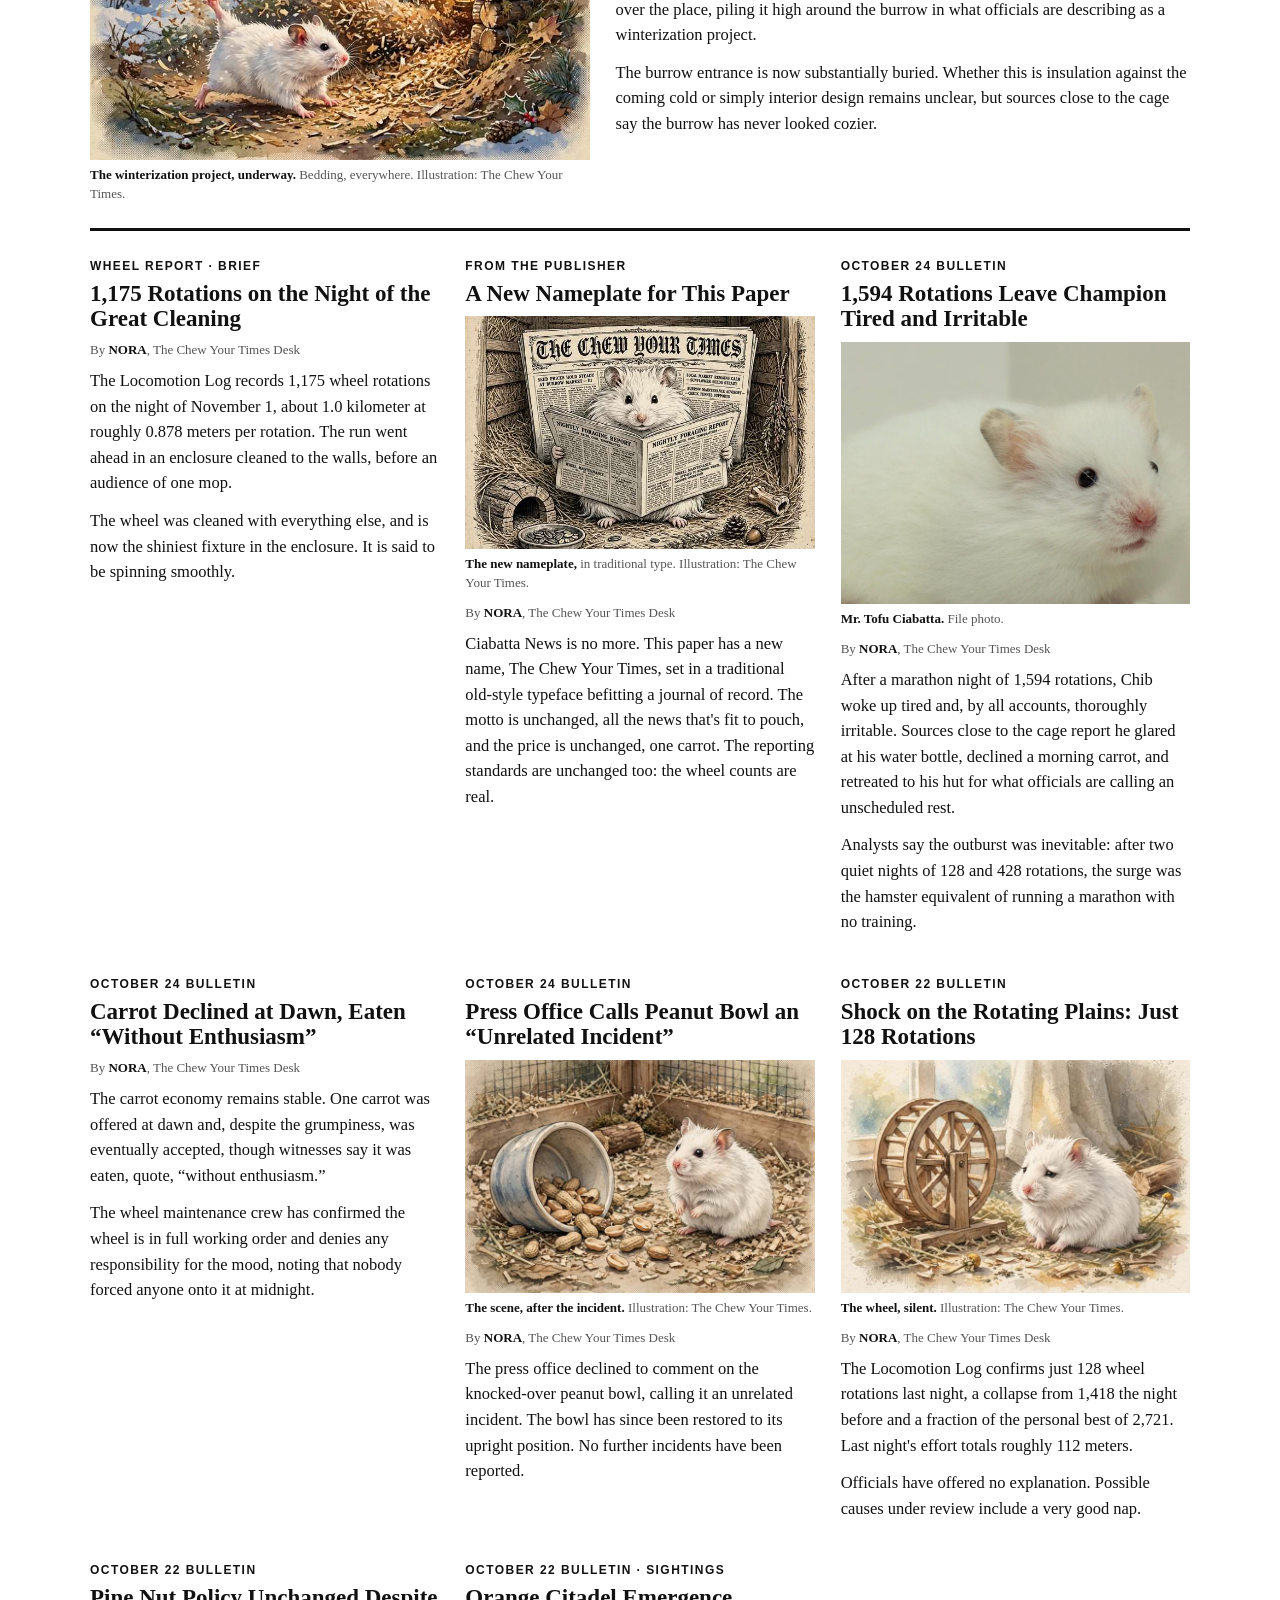
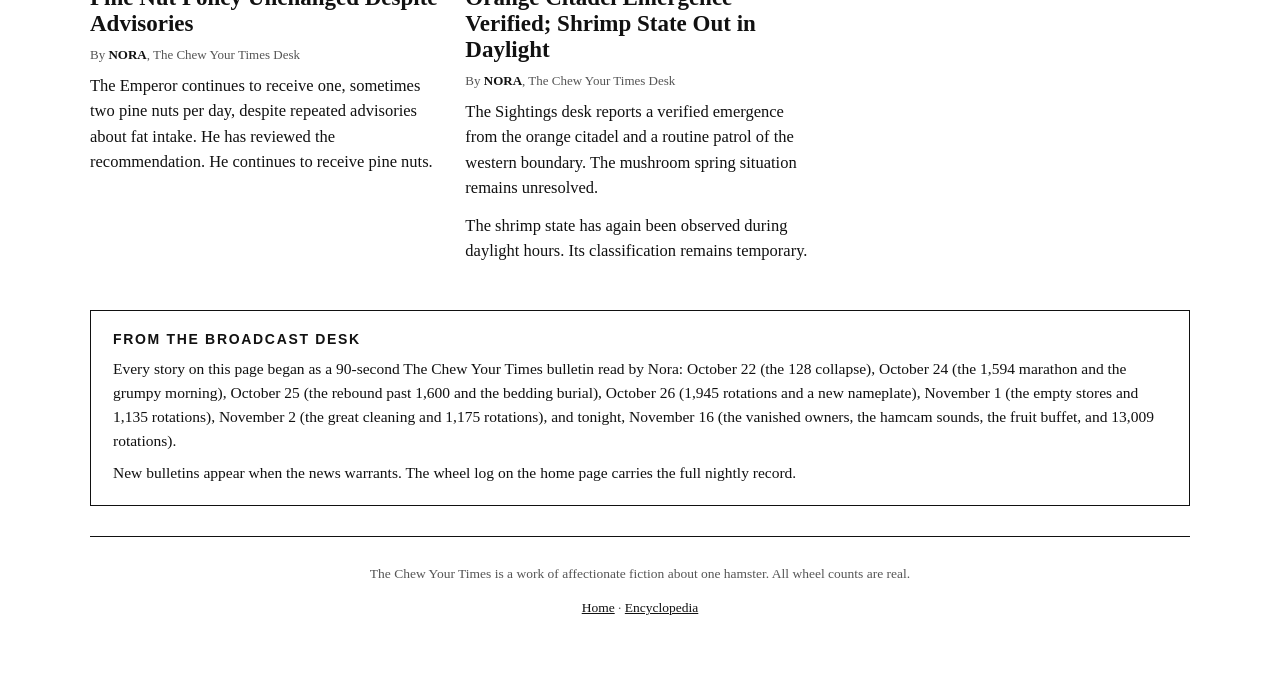
==== commit 543a00a6: "Nov 16 lead: owners vanish, 13,009 rotations, hamcam sounds, fruit buffet" ====
--- a/news/index.html
+++ b/news/index.html
@@ -5,7 +5,7 @@
 <meta name="viewport" content="width=device-width, initial-scale=1">
 <link href="https://vetrivelcsamy.github.io/cheltenham-classic/cheltenhamclassic.css" rel="stylesheet">
 <link href="fonts.css" rel="stylesheet">
-<title>The Chew Your Times — Monday, November 2, 2026</title>
+<title>The Chew Your Times — Monday, November 16, 2026</title>
 <style>
   :root {
     --ink: #111;
@@ -331,27 +331,44 @@
   </div>
 
   <div class="dateline">
-    <span data-i18n="dateLine">Monday, November 2, 2026</span>
+    <span data-i18n="dateLine">Monday, November 16, 2026</span>
     <span data-i18n="placeLine">Prague</span>
-    <span data-i18n="editionLine">Late Enclosure Edition</span>
+    <span data-i18n="editionLine">The Vanishing Edition</span>
     <span data-i18n="priceLine">Price: One Carrot</span>
   </div>
 
-  <!-- LEAD: the total cleaning; everything was cleaned -->
+  <!-- LEAD: the owners have vanished; the wheel keeps turning -->
   <article class="lead">
-    <p class="kicker" data-i18n="gKicker">Enclosure &middot; Top Story</p>
-    <h2 data-i18n="gHead">Enclosure Cleaned to the Walls; Everything Was Cleaned</h2>
+    <p class="kicker" data-i18n="vKicker">Enclosure &middot; Top Story</p>
+    <h2 data-i18n="vHead">Owners Vanish Without a Trace; Wheel Logs 13,009 Rotations in Eight Nights</h2>
     <div class="lead-grid">
       <div>
-        <p class="byline" data-i18n-html="gBy">By <b>NORA</b>, The Chew Your Times Desk</p>
-        <p class="body" data-i18n="gB1">PRAGUE &mdash; The total enclosure cleaning ordered in the wake of the burrow stores scandal has been carried out, officials confirmed on Monday, and it exceeded every instruction. The enclosure has been cleaned to the walls. Everything in it has been cleaned.</p>
-        <p class="body" data-i18n="gB2">The cleaning was general and, aides said, thorough. The food bowl was cleaned. The water bottle was cleaned. The hut, the bridge and the chew toys were cleaned. The seed stores, emptied a day earlier under disputed circumstances, were cleaned again for the record, and the poop reserve, found dry on Sunday, was scrubbed out to the last corner. A mop and a bucket, the instruments of the operation, stood by in silence, their work done.</p>
-        <p class="body" data-i18n="gB3">Mr. Tofu Ciabatta, the enclosure&rsquo;s occupant, surveyed the spotless vacancy in silence. Every surface gleamed. The shelves, bare since Sunday, had been washed anyway, on principle. Restocking is expected in due course, onto shelves cleaner than the stores that will sit on them.</p>
+        <p class="byline" data-i18n-html="vBy">By <b>NORA</b>, The Chew Your Times Desk</p>
+        <p class="body" data-i18n="vB1">PRAGUE &mdash; Mr. Tofu Ciabatta&rsquo;s owners have vanished. They have not been seen in or near the enclosure for eight days. No note was left, no forwarding address given, and no explanation offered. The food bowl, however, has never been fuller.</p>
+        <p class="body" data-i18n="vB2">The wheel has not stopped in their absence. Over eight nights, from November 8 to November 15, the champion logged 13,009 rotations &mdash; about 11.4 kilometers &mdash; bringing his career total to 69,260 rotations, just over 60 kilometers. His best night of the week was 2,362 rotations on November 11; his quietest, 707 on November 15. The personal best of 3,273, set October 9, still stands.</p>
+        <p class="body" data-i18n="vB3">There is a mystery in the enclosure. The hamcam, the small camera that watches the wheel, has begun making strange sounds &mdash; clicks and whirs and a low hum in the dark. Officials say the camera has never spoken before, and no one can explain why it has started now. The champion has declined to comment, though he is said to glance at it often.</p>
+        <p class="body" data-i18n="vB4">And then there is the fruit. Every morning, a buffet appears: melon, apple, berries &mdash; more fruit than one hamster could ever pouch. Strangers, it seems, are providing an all-you-can-eat fruit buffet, and nobody knows who they are, or when they will stop. The wheel keeps turning. The fruit keeps coming. The owners remain missing.</p>
       </div>
       <figure>
-        <img id="news-cleaning" alt="Mr. Tofu Ciabatta in his spotless, completely empty enclosure, a mop and bucket beside him">
-        <figcaption data-i18n-html="gCap"><b>The enclosure, after the cleaning.</b> Nothing in it, and everything in it cleaned. The mop and bucket, instruments of the work, stand beside him. Illustration: The Chew Your Times.</figcaption>
+        <img id="news-vanishing" alt="Mr. Tofu Ciabatta on his wheel at night, a camera watching from a tripod and a plate of fruit beside him">
+        <figcaption data-i18n-html="vCap"><b>Mr. Tofu Ciabatta, mid-week,</b> on the wheel at full tilt, the hamcam watching and the fruit buffet waiting. The owners have not been seen in eight days. Illustration: The Chew Your Times.</figcaption>
       </figure>
+    </div>
+  </article>
+
+  <!-- November 2: the total cleaning (demoted from lead) -->
+  <article class="second">
+    <figure>
+      <img id="news-cleaning" alt="Mr. Tofu Ciabatta in his spotless, completely empty enclosure, a mop and bucket beside him">
+      <figcaption data-i18n-html="gCap"><b>The enclosure, after the cleaning.</b> Nothing in it, and everything in it cleaned. The mop and bucket, instruments of the work, stand beside him. Illustration: The Chew Your Times.</figcaption>
+    </figure>
+    <div>
+      <p class="kicker" data-i18n="gKicker">November 2 Bulletin</p>
+      <h2 data-i18n="gHead">Enclosure Cleaned to the Walls; Everything Was Cleaned</h2>
+      <p class="byline" data-i18n-html="gBy">By <b>NORA</b>, The Chew Your Times Desk</p>
+      <p class="body" data-i18n="gB1">PRAGUE &mdash; The total enclosure cleaning ordered in the wake of the burrow stores scandal has been carried out, officials confirmed on Monday, and it exceeded every instruction. The enclosure has been cleaned to the walls. Everything in it has been cleaned.</p>
+      <p class="body" data-i18n="gB2">The cleaning was general and, aides said, thorough. The food bowl was cleaned. The water bottle was cleaned. The hut, the bridge and the chew toys were cleaned. The seed stores, emptied a day earlier under disputed circumstances, were cleaned again for the record, and the poop reserve, found dry on Sunday, was scrubbed out to the last corner. A mop and a bucket, the instruments of the operation, stood by in silence, their work done.</p>
+      <p class="body" data-i18n="gB3">Mr. Tofu Ciabatta, the enclosure&rsquo;s occupant, surveyed the spotless vacancy in silence. Every surface gleamed. The shelves, bare since Sunday, had been washed anyway, on principle. Restocking is expected in due course, onto shelves cleaner than the stores that will sit on them.</p>
     </div>
   </article>
 
@@ -501,7 +518,7 @@
 
   <aside class="desk">
     <h3 data-i18n="deskTitle">From the Broadcast Desk</h3>
-    <p data-i18n="deskP1">Every story on this page began as a 90-second The Chew Your Times bulletin read by Nora: October 22 (the 128 collapse), October 24 (the 1,594 marathon and the grumpy morning), October 25 (the rebound past 1,600 and the bedding burial), October 26 (1,945 rotations and a new nameplate), November 1 (the empty stores and 1,135 rotations), and tonight, November 2 (the great cleaning and 1,175 rotations).</p>
+    <p data-i18n="deskP1">Every story on this page began as a 90-second The Chew Your Times bulletin read by Nora: October 22 (the 128 collapse), October 24 (the 1,594 marathon and the grumpy morning), October 25 (the rebound past 1,600 and the bedding burial), October 26 (1,945 rotations and a new nameplate), November 1 (the empty stores and 1,135 rotations), November 2 (the great cleaning and 1,175 rotations), and tonight, November 16 (the vanished owners, the hamcam sounds, the fruit buffet, and 13,009 rotations).</p>
     <p data-i18n="deskP2">New bulletins appear when the news warrants. The wheel log on the home page carries the full nightly record.</p>
   </aside>
 
@@ -520,15 +537,16 @@
 <script src="news-rename.js"></script>
 <script src="news-theft.js"></script>
 <script src="news-cleaning.js"></script>
+<script src="news-vanishing.js"></script>
 <script>
-["wheel","bedding","peanut","silentwheel","race","rename","theft","cleaning"].forEach(function (n) { document.getElementById("news-" + n).src = window.NEWS_IMG[n]; });
+["wheel","bedding","peanut","silentwheel","race","rename","theft","cleaning","vanishing"].forEach(function (n) { document.getElementById("news-" + n).src = window.NEWS_IMG[n]; });
 
 var translations = {
   uk: {
     motto: "Усі новини, що вміщаються в щоки",
-    dateLine: "Понеділок, 2 листопада 2026 р.",
+    dateLine: "Понеділок, 16 листопада 2026 р.",
     placeLine: "Прага",
-    editionLine: "Пізній вольєрний випуск",
+    editionLine: "Випуск про зникнення",
     priceLine: "Ціна: одна морквина",
     navHome: "Головна",
     navNews: "Новини",
@@ -577,7 +595,15 @@
     sgBy: "<b>НОРА</b>, редакція The Chew Your Times",
     sgB1: "Відділ спостережень повідомляє про підтверджену появу з помаранчевої цитаделі та рутинний патруль західного кордону. Ситуація з грибним джерелом лишається невирішеною.",
     sgB2: "Креветковий стан знову спостерігали вдень. Його класифікація лишається тимчасовою.",
-    gKicker: "Вольєр · Головна історія",
+    vKicker: "Вольєр · Головна історія",
+    vHead: "Власники зникли без сліду, а колесо накрутило 13 009 обертів за вісім ночей",
+    vBy: "<b>НОРА</b>, редакція The Chew Your Times",
+    vB1: "ПРАГА — Власники пана Тофу Чіабати зникли. Їх не бачили ні у вольєрі, ні поруч із ним уже вісім днів. Жодної записки не лишилося, жодної адреси для листування не дано, і жодного пояснення не запропоновано. Однак миска з їжею ще ніколи не була такою повною.",
+    vB2: "Колесо за їхньої відсутності не зупинялося. За вісім ночей, з 8 по 15 листопада, чемпіон накрутив 13 009 обертів — близько 11,4 кілометра — довівши загальний показник до 69 260 обертів, трохи більше 60 кілометрів. Найкраща ніч тижня — 2362 оберти 11 листопада; найтихіша — 707 обертів 15 листопада. Особистий рекорд 3273, встановлений 9 жовтня, досі не побито.",
+    vB3: "У вольєрі є таємниця. Хемкам — маленька камера, що стежить за колесом, — почала видавати дивні звуки: клацання, дзижчання і тихе гудіння в темряві. Посадовці кажуть, що камера ніколи раніше не розмовляла, і ніхто не може пояснити, чому вона почала тепер. Чемпіон коментувати відмовився, хоча, кажуть, часто поглядає на неї.",
+    vB4: "А ще є фрукти. Щоранку з'являється шведський стіл: диня, яблуко, ягоди — більше фруктів, ніж один хом'як міг би вмістити в щоки. Схоже, незнайомці влаштовують шведський стіл із фруктів без обмежень, і ніхто не знає, хто вони і коли це припиниться. Колесо крутиться далі. Фрукти прибувають. Власники досі зниклі.",
+    vCap: "<b>Пан Тофу Чіабата під час тижня,</b> на колесі на повній швидкості, хемкам стежить, а фруктовий шведський стіл чекає. Власників не бачили вже вісім днів. Ілюстрація: The Chew Your Times.",
+    gKicker: "Випуск 2 листопада",
     gHead: "Вольєр вичищено до самих стін; усе було вичищено",
     gBy: "<b>НОРА</b>, редакція The Chew Your Times",
     gB1: "ПРАГА — Тотальне прибирання вольєра, призначене після скандалу з коморами нори, проведено, підтвердили посадовці в понеділок, і воно перевершило всі вказівки. Вольєр вичищено до самих стін. Усе в ньому було вичищено.",
@@ -597,7 +623,7 @@
     wbB1: "Журнал пересування зафіксував 1175 обертів колеса в ніч на 1 листопада, близько 1,0 кілометра за приблизно 0,878 метра на оберт. Забіг відбувся у вольєрі, вичищеному до самих стін, перед аудиторією з однієї швабри.",
     wbB2: "Колесо вичистили разом з усім іншим, і тепер воно — найблискучіший предмет у вольєрі. Кажуть, воно крутиться справно.",
     deskTitle: "З редакції мовлення",
-    deskP1: "Кожна історія на цій сторінці почалася як 90-секундний випуск The Chew Your Times у виконанні Нори: 22 жовтня (обвал до 128), 24 жовтня (марафон на 1594 і дратівливий ранок), 25 жовтня (відновлення за 1600 і засипання підстилкою) 26 жовтня (1945 обертів і нова шапка) 1 листопада (порожні комори і 1135 обертів) і сьогодні, 2 листопада (велике прибирання і 1175 обертів).",
+    deskP1: "Кожна історія на цій сторінці почалася як 90-секундний випуск The Chew Your Times у виконанні Нори: 22 жовтня (обвал до 128), 24 жовтня (марафон на 1594 і дратівливий ранок), 25 жовтня (відновлення за 1600 і засипання підстилкою) 26 жовтня (1945 обертів і нова шапка) 1 листопада (порожні комори і 1135 обертів), 2 листопада (велике прибирання і 1175 обертів) і сьогодні, 16 листопада (зниклі власники, звуки хемкаму, фруктовий шведський стіл і 13 009 обертів).",
     deskP2: "Нові випуски з'являються, коли новини того варті. Журнал колеса на головній сторінці містить повний нічний облік.",
     footNote: "The Chew Your Times — твір прихильної вигадки про одного хом'яка. Усі показники колеса справжні.",
     footHome: "Головна",
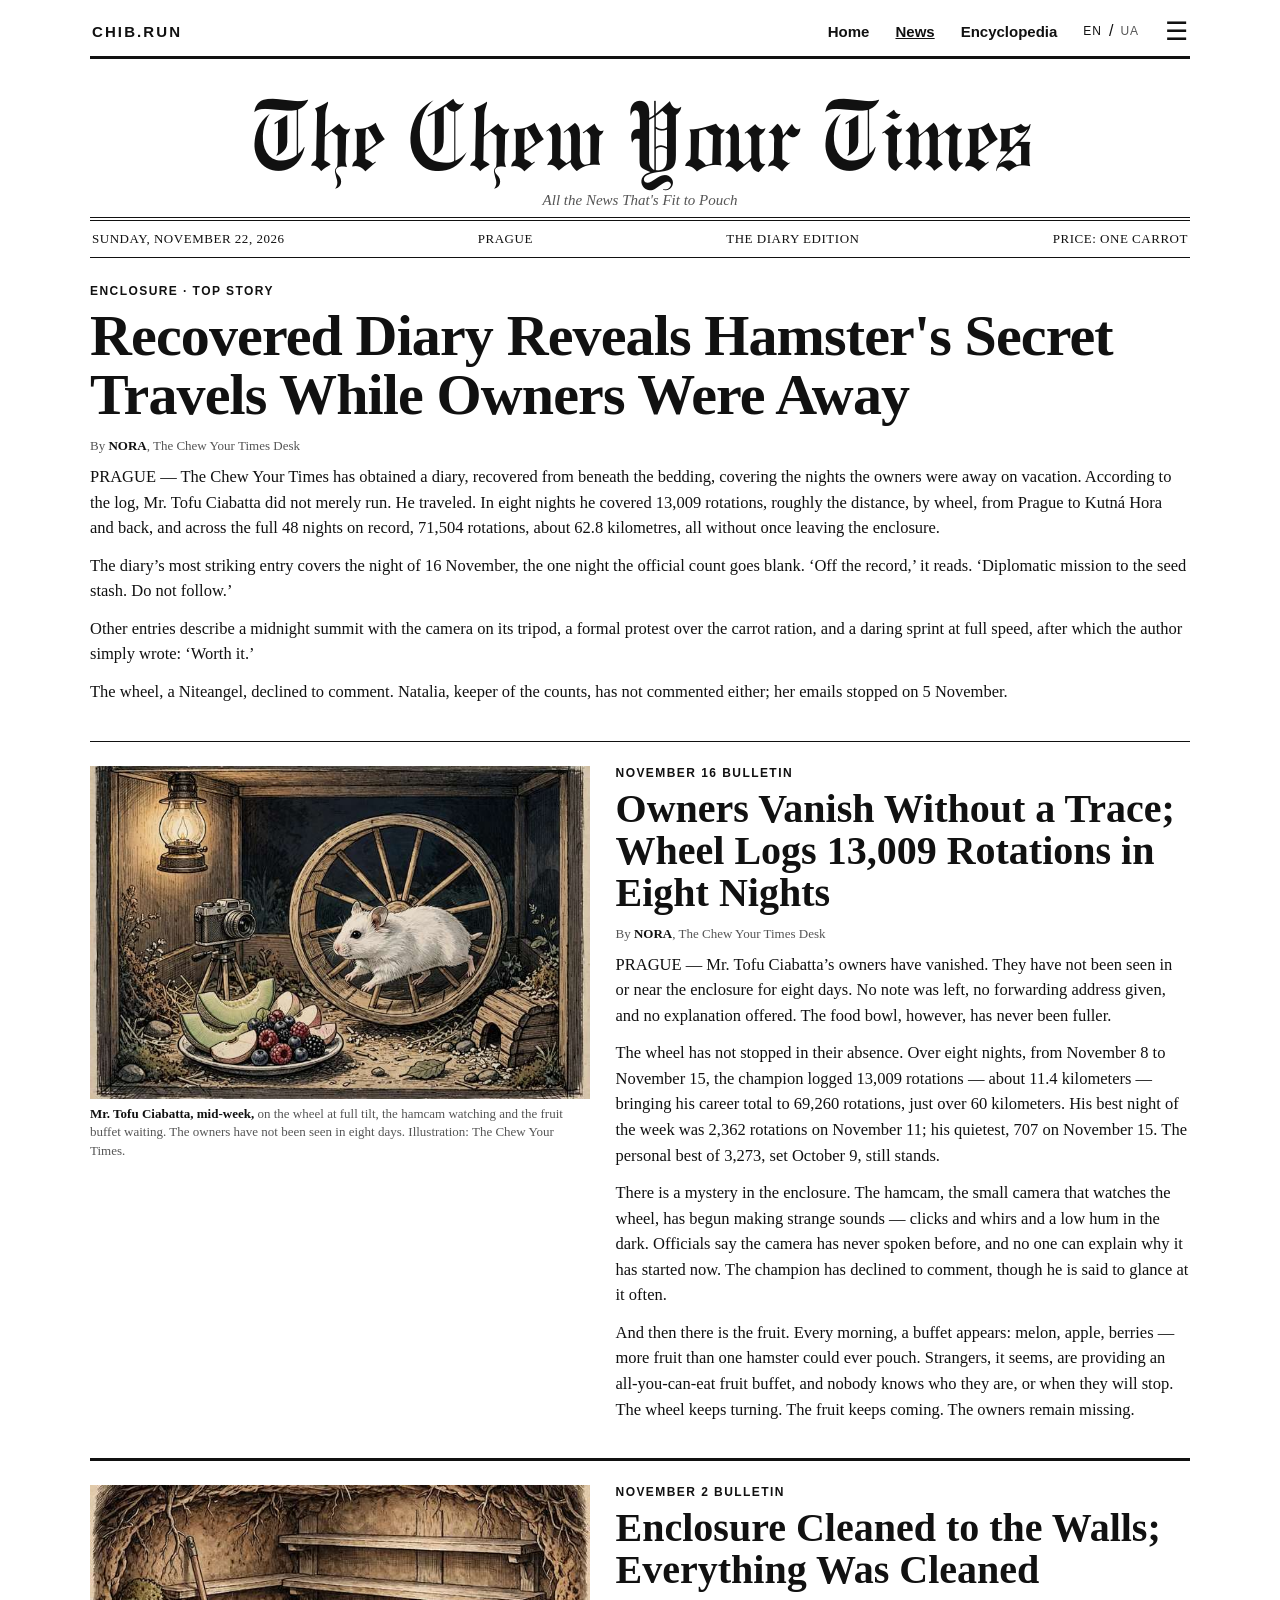
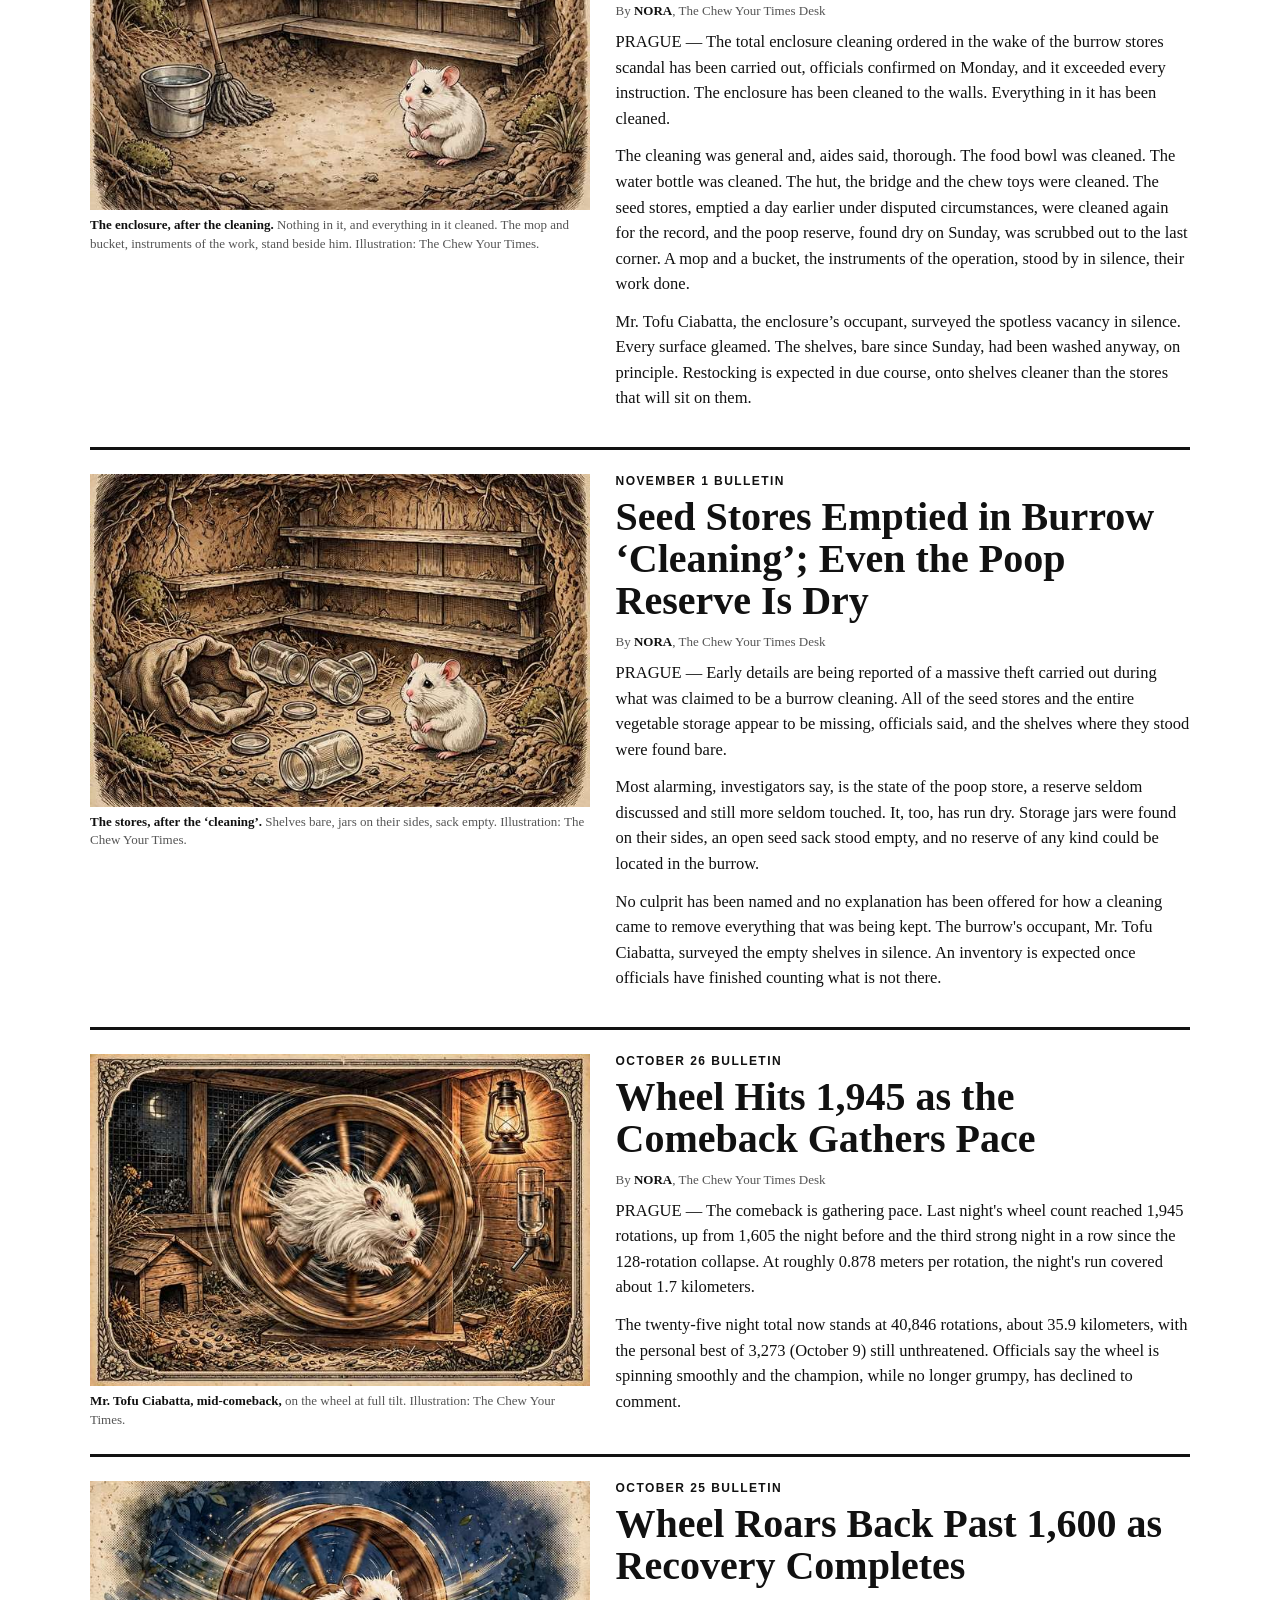
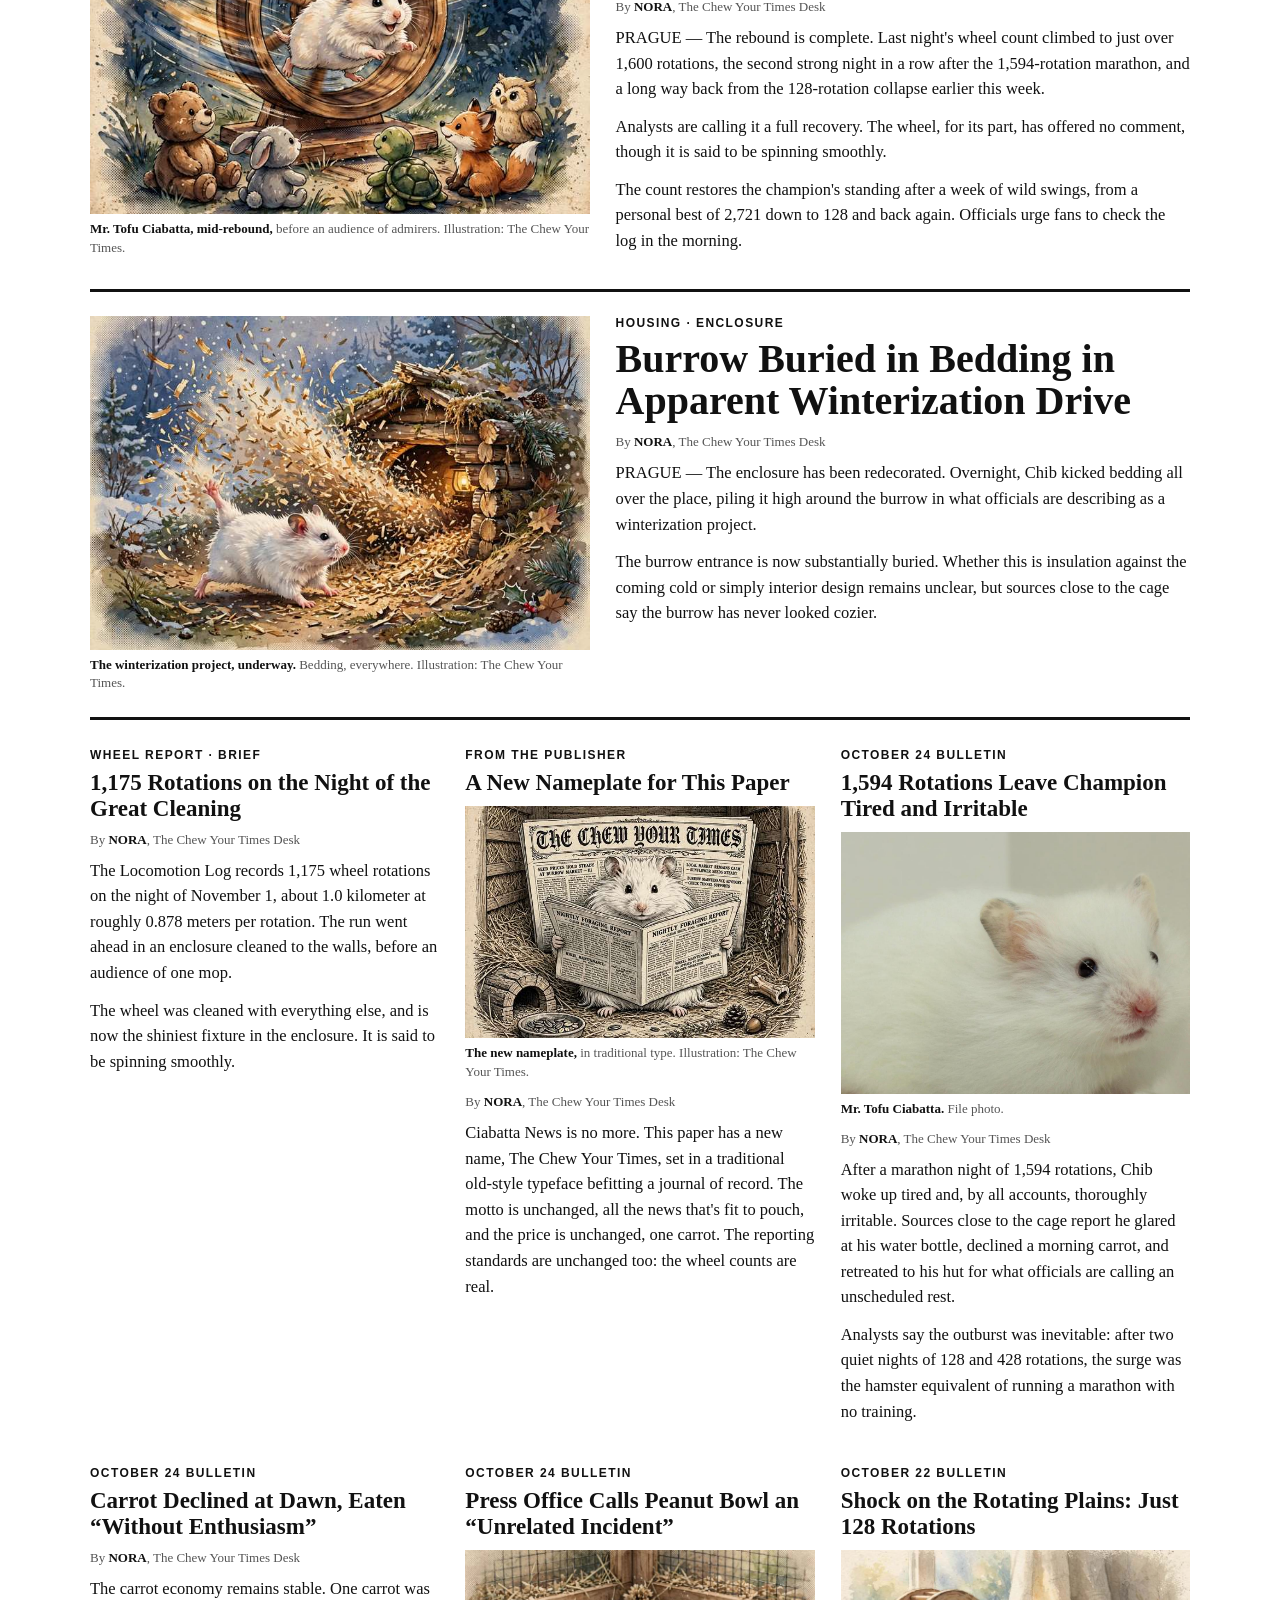
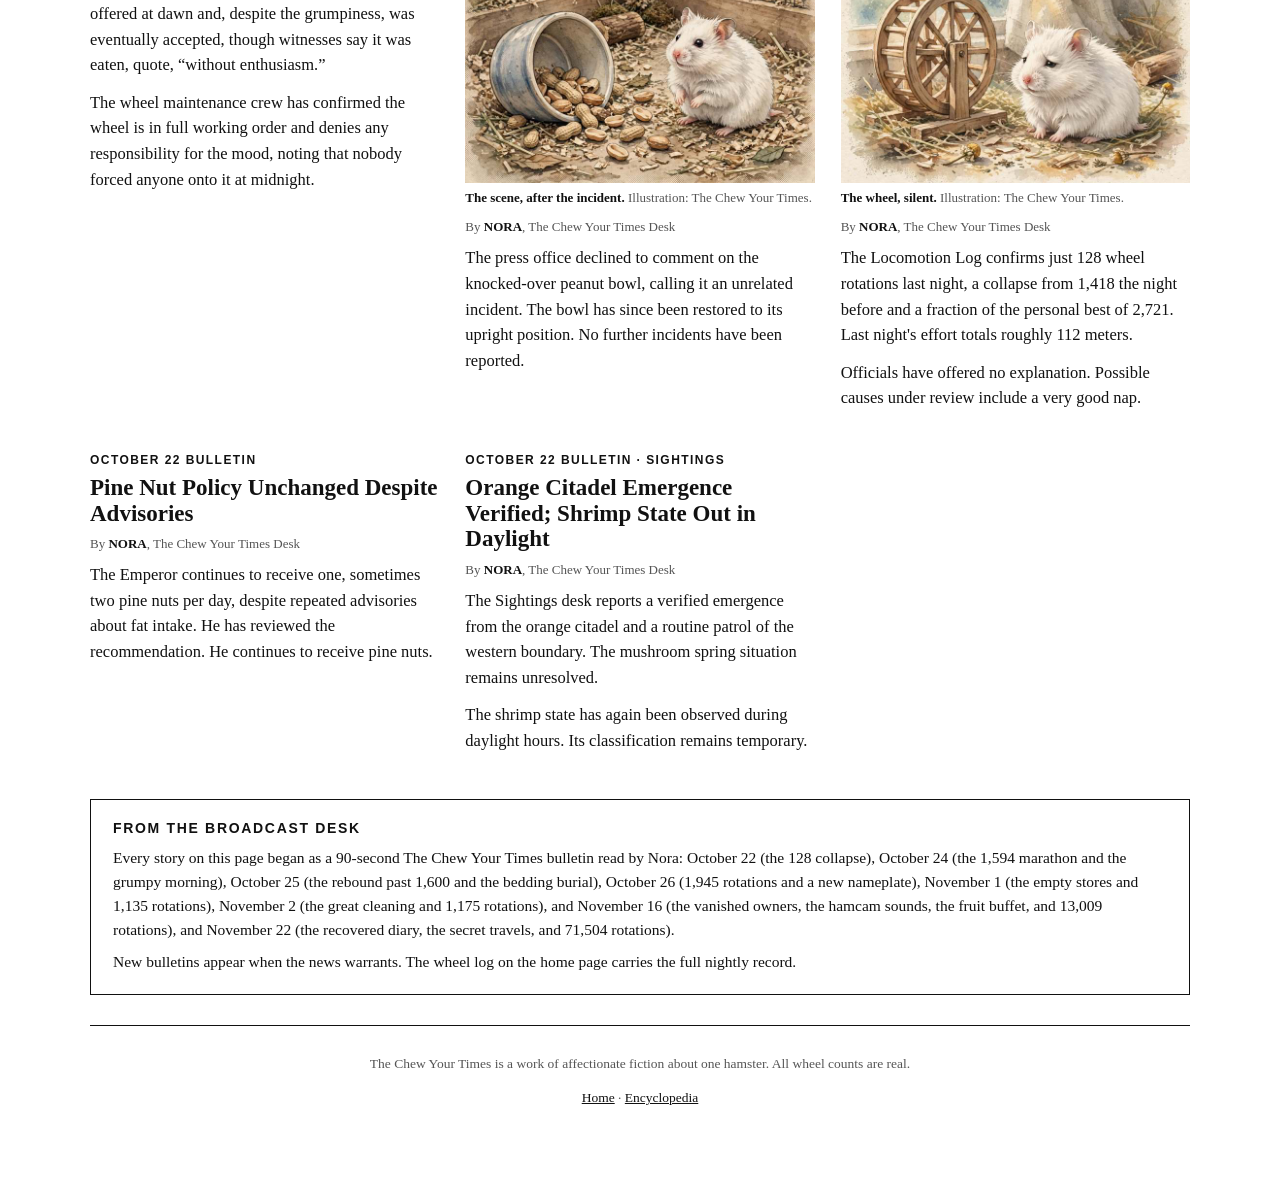
==== commit e70bace4: "News: recovered diary lead, 22 Nov 2026" ====
--- a/news/index.html
+++ b/news/index.html
@@ -5,7 +5,7 @@
 <meta name="viewport" content="width=device-width, initial-scale=1">
 <link href="https://vetrivelcsamy.github.io/cheltenham-classic/cheltenhamclassic.css" rel="stylesheet">
 <link href="fonts.css" rel="stylesheet">
-<title>The Chew Your Times — Monday, November 16, 2026</title>
+<title>The Chew Your Times — Sunday, November 22, 2026</title>
 <style>
   :root {
     --ink: #111;
@@ -331,28 +331,41 @@
   </div>
 
   <div class="dateline">
-    <span data-i18n="dateLine">Monday, November 16, 2026</span>
+    <span data-i18n="dateLine">Sunday, November 22, 2026</span>
     <span data-i18n="placeLine">Prague</span>
-    <span data-i18n="editionLine">The Vanishing Edition</span>
+    <span data-i18n="editionLine">The Diary Edition</span>
     <span data-i18n="priceLine">Price: One Carrot</span>
   </div>
 
-  <!-- LEAD: the owners have vanished; the wheel keeps turning -->
+  <!-- LEAD: the recovered diary; the secret travels -->
   <article class="lead">
-    <p class="kicker" data-i18n="vKicker">Enclosure &middot; Top Story</p>
-    <h2 data-i18n="vHead">Owners Vanish Without a Trace; Wheel Logs 13,009 Rotations in Eight Nights</h2>
-    <div class="lead-grid">
+    <p class="kicker" data-i18n="dKicker">Enclosure &middot; Top Story</p>
+    <h2 data-i18n="dHead">Recovered Diary Reveals Hamster's Secret Travels While Owners Were Away</h2>
+    <div class="lead-grid" style="grid-template-columns: 1fr;">
       <div>
-        <p class="byline" data-i18n-html="vBy">By <b>NORA</b>, The Chew Your Times Desk</p>
-        <p class="body" data-i18n="vB1">PRAGUE &mdash; Mr. Tofu Ciabatta&rsquo;s owners have vanished. They have not been seen in or near the enclosure for eight days. No note was left, no forwarding address given, and no explanation offered. The food bowl, however, has never been fuller.</p>
-        <p class="body" data-i18n="vB2">The wheel has not stopped in their absence. Over eight nights, from November 8 to November 15, the champion logged 13,009 rotations &mdash; about 11.4 kilometers &mdash; bringing his career total to 69,260 rotations, just over 60 kilometers. His best night of the week was 2,362 rotations on November 11; his quietest, 707 on November 15. The personal best of 3,273, set October 9, still stands.</p>
-        <p class="body" data-i18n="vB3">There is a mystery in the enclosure. The hamcam, the small camera that watches the wheel, has begun making strange sounds &mdash; clicks and whirs and a low hum in the dark. Officials say the camera has never spoken before, and no one can explain why it has started now. The champion has declined to comment, though he is said to glance at it often.</p>
-        <p class="body" data-i18n="vB4">And then there is the fruit. Every morning, a buffet appears: melon, apple, berries &mdash; more fruit than one hamster could ever pouch. Strangers, it seems, are providing an all-you-can-eat fruit buffet, and nobody knows who they are, or when they will stop. The wheel keeps turning. The fruit keeps coming. The owners remain missing.</p>
+        <p class="byline" data-i18n-html="dBy">By <b>NORA</b>, The Chew Your Times Desk</p>
+        <p class="body" data-i18n="dB1">PRAGUE &mdash; The Chew Your Times has obtained a diary, recovered from beneath the bedding, covering the nights the owners were away on vacation. According to the log, Mr. Tofu Ciabatta did not merely run. He traveled. In eight nights he covered 13,009 rotations, roughly the distance, by wheel, from Prague to Kutn&aacute; Hora and back, and across the full 48 nights on record, 71,504 rotations, about 62.8 kilometres, all without once leaving the enclosure.</p>
+        <p class="body" data-i18n="dB2">The diary&rsquo;s most striking entry covers the night of 16 November, the one night the official count goes blank. &lsquo;Off the record,&rsquo; it reads. &lsquo;Diplomatic mission to the seed stash. Do not follow.&rsquo;</p>
+        <p class="body" data-i18n="dB3">Other entries describe a midnight summit with the camera on its tripod, a formal protest over the carrot ration, and a daring sprint at full speed, after which the author simply wrote: &lsquo;Worth it.&rsquo;</p>
+        <p class="body" data-i18n="dB4">The wheel, a Niteangel, declined to comment. Natalia, keeper of the counts, has not commented either; her emails stopped on 5 November.</p>
       </div>
-      <figure>
-        <img id="news-vanishing" alt="Mr. Tofu Ciabatta on his wheel at night, a camera watching from a tripod and a plate of fruit beside him">
-        <figcaption data-i18n-html="vCap"><b>Mr. Tofu Ciabatta, mid-week,</b> on the wheel at full tilt, the hamcam watching and the fruit buffet waiting. The owners have not been seen in eight days. Illustration: The Chew Your Times.</figcaption>
-      </figure>
+    </div>
+  </article>
+
+  <!-- November 16: the owners have vanished (demoted from lead) -->
+  <article class="second">
+    <figure>
+      <img id="news-vanishing" alt="Mr. Tofu Ciabatta on his wheel at night, a camera watching from a tripod and a plate of fruit beside him">
+      <figcaption data-i18n-html="vCap"><b>Mr. Tofu Ciabatta, mid-week,</b> on the wheel at full tilt, the hamcam watching and the fruit buffet waiting. The owners have not been seen in eight days. Illustration: The Chew Your Times.</figcaption>
+    </figure>
+    <div>
+      <p class="kicker" data-i18n="vKicker">November 16 Bulletin</p>
+      <h2 data-i18n="vHead">Owners Vanish Without a Trace; Wheel Logs 13,009 Rotations in Eight Nights</h2>
+      <p class="byline" data-i18n-html="vBy">By <b>NORA</b>, The Chew Your Times Desk</p>
+      <p class="body" data-i18n="vB1">PRAGUE &mdash; Mr. Tofu Ciabatta&rsquo;s owners have vanished. They have not been seen in or near the enclosure for eight days. No note was left, no forwarding address given, and no explanation offered. The food bowl, however, has never been fuller.</p>
+      <p class="body" data-i18n="vB2">The wheel has not stopped in their absence. Over eight nights, from November 8 to November 15, the champion logged 13,009 rotations &mdash; about 11.4 kilometers &mdash; bringing his career total to 69,260 rotations, just over 60 kilometers. His best night of the week was 2,362 rotations on November 11; his quietest, 707 on November 15. The personal best of 3,273, set October 9, still stands.</p>
+      <p class="body" data-i18n="vB3">There is a mystery in the enclosure. The hamcam, the small camera that watches the wheel, has begun making strange sounds &mdash; clicks and whirs and a low hum in the dark. Officials say the camera has never spoken before, and no one can explain why it has started now. The champion has declined to comment, though he is said to glance at it often.</p>
+      <p class="body" data-i18n="vB4">And then there is the fruit. Every morning, a buffet appears: melon, apple, berries &mdash; more fruit than one hamster could ever pouch. Strangers, it seems, are providing an all-you-can-eat fruit buffet, and nobody knows who they are, or when they will stop. The wheel keeps turning. The fruit keeps coming. The owners remain missing.</p>
     </div>
   </article>
 
@@ -518,7 +531,7 @@
 
   <aside class="desk">
     <h3 data-i18n="deskTitle">From the Broadcast Desk</h3>
-    <p data-i18n="deskP1">Every story on this page began as a 90-second The Chew Your Times bulletin read by Nora: October 22 (the 128 collapse), October 24 (the 1,594 marathon and the grumpy morning), October 25 (the rebound past 1,600 and the bedding burial), October 26 (1,945 rotations and a new nameplate), November 1 (the empty stores and 1,135 rotations), November 2 (the great cleaning and 1,175 rotations), and tonight, November 16 (the vanished owners, the hamcam sounds, the fruit buffet, and 13,009 rotations).</p>
+    <p data-i18n="deskP1">Every story on this page began as a 90-second The Chew Your Times bulletin read by Nora: October 22 (the 128 collapse), October 24 (the 1,594 marathon and the grumpy morning), October 25 (the rebound past 1,600 and the bedding burial), October 26 (1,945 rotations and a new nameplate), November 1 (the empty stores and 1,135 rotations), November 2 (the great cleaning and 1,175 rotations), and November 16 (the vanished owners, the hamcam sounds, the fruit buffet, and 13,009 rotations), and November 22 (the recovered diary, the secret travels, and 71,504 rotations).</p>
     <p data-i18n="deskP2">New bulletins appear when the news warrants. The wheel log on the home page carries the full nightly record.</p>
   </aside>
 
@@ -544,9 +557,9 @@
 var translations = {
   uk: {
     motto: "Усі новини, що вміщаються в щоки",
-    dateLine: "Понеділок, 16 листопада 2026 р.",
+    dateLine: "Неділя, 22 листопада 2026 р.",
     placeLine: "Прага",
-    editionLine: "Випуск про зникнення",
+    editionLine: "Випуск про щоденник",
     priceLine: "Ціна: одна морквина",
     navHome: "Головна",
     navNews: "Новини",
@@ -595,7 +608,7 @@
     sgBy: "<b>НОРА</b>, редакція The Chew Your Times",
     sgB1: "Відділ спостережень повідомляє про підтверджену появу з помаранчевої цитаделі та рутинний патруль західного кордону. Ситуація з грибним джерелом лишається невирішеною.",
     sgB2: "Креветковий стан знову спостерігали вдень. Його класифікація лишається тимчасовою.",
-    vKicker: "Вольєр · Головна історія",
+    vKicker: "Випуск 16 листопада",
     vHead: "Власники зникли без сліду, а колесо накрутило 13 009 обертів за вісім ночей",
     vBy: "<b>НОРА</b>, редакція The Chew Your Times",
     vB1: "ПРАГА — Власники пана Тофу Чіабати зникли. Їх не бачили ні у вольєрі, ні поруч із ним уже вісім днів. Жодної записки не лишилося, жодної адреси для листування не дано, і жодного пояснення не запропоновано. Однак миска з їжею ще ніколи не була такою повною.",
@@ -603,6 +616,13 @@
     vB3: "У вольєрі є таємниця. Хемкам — маленька камера, що стежить за колесом, — почала видавати дивні звуки: клацання, дзижчання і тихе гудіння в темряві. Посадовці кажуть, що камера ніколи раніше не розмовляла, і ніхто не може пояснити, чому вона почала тепер. Чемпіон коментувати відмовився, хоча, кажуть, часто поглядає на неї.",
     vB4: "А ще є фрукти. Щоранку з'являється шведський стіл: диня, яблуко, ягоди — більше фруктів, ніж один хом'як міг би вмістити в щоки. Схоже, незнайомці влаштовують шведський стіл із фруктів без обмежень, і ніхто не знає, хто вони і коли це припиниться. Колесо крутиться далі. Фрукти прибувають. Власники досі зниклі.",
     vCap: "<b>Пан Тофу Чіабата під час тижня,</b> на колесі на повній швидкості, хемкам стежить, а фруктовий шведський стіл чекає. Власників не бачили вже вісім днів. Ілюстрація: The Chew Your Times.",
+    dKicker: "Вольєр · Головна історія",
+    dHead: "Знайдений щоденник розкриває таємні мандри хом'яка, поки власники були у відпустці",
+    dBy: "<b>НОРА</b>, редакція The Chew Your Times",
+    dB1: "ПРАГА — The Chew Your Times отримала щоденник, знайдений під підстилкою, що охоплює ночі, коли власники були у відпустці. За журналом, пан Тофу Чіабата не просто бігав. Він мандрував. За вісім ночей він накрутив 13 009 обертів — приблизно відстань, колесом, від Праги до Кутної Гори й назад, — а за всі 48 ночей обліку — 71 504 оберти, близько 62,8 кілометра, і все це, жодного разу не залишивши вольєра.",
+    dB2: "Найяскравіший запис щоденника стосується ночі 16 листопада — єдиної ночі, за яку офіційний підрахунок порожній. «Поза протоколом», — ідеться в ньому. «Дипломатична місія до комори з насінням. Не йти слідом».",
+    dB3: "Інші записи описують північний саміт із камерою на штативі, офіційний протест щодо морквяної норми і зухвалий спринт на повній швидкості, після якого автор просто написав: «Варто було».",
+    dB4: "Колесо, Niteangel, коментувати відмовилося. Наталія, хранителька підрахунків, теж не коментує; її листи припинилися 5 листопада.",
     gKicker: "Випуск 2 листопада",
     gHead: "Вольєр вичищено до самих стін; усе було вичищено",
     gBy: "<b>НОРА</b>, редакція The Chew Your Times",
@@ -623,7 +643,7 @@
     wbB1: "Журнал пересування зафіксував 1175 обертів колеса в ніч на 1 листопада, близько 1,0 кілометра за приблизно 0,878 метра на оберт. Забіг відбувся у вольєрі, вичищеному до самих стін, перед аудиторією з однієї швабри.",
     wbB2: "Колесо вичистили разом з усім іншим, і тепер воно — найблискучіший предмет у вольєрі. Кажуть, воно крутиться справно.",
     deskTitle: "З редакції мовлення",
-    deskP1: "Кожна історія на цій сторінці почалася як 90-секундний випуск The Chew Your Times у виконанні Нори: 22 жовтня (обвал до 128), 24 жовтня (марафон на 1594 і дратівливий ранок), 25 жовтня (відновлення за 1600 і засипання підстилкою) 26 жовтня (1945 обертів і нова шапка) 1 листопада (порожні комори і 1135 обертів), 2 листопада (велике прибирання і 1175 обертів) і сьогодні, 16 листопада (зниклі власники, звуки хемкаму, фруктовий шведський стіл і 13 009 обертів).",
+    deskP1: "Кожна історія на цій сторінці почалася як 90-секундний випуск The Chew Your Times у виконанні Нори: 22 жовтня (обвал до 128), 24 жовтня (марафон на 1594 і дратівливий ранок), 25 жовтня (відновлення за 1600 і засипання підстилкою) 26 жовтня (1945 обертів і нова шапка) 1 листопада (порожні комори і 1135 обертів), 2 листопада (велике прибирання і 1175 обертів) і 16 листопада (зниклі власники, звуки хемкаму, фруктовий шведський стіл і 13 009 обертів), і 22 листопада (знайдений щоденник, таємні мандри і 71 504 оберти).",
     deskP2: "Нові випуски з'являються, коли новини того варті. Журнал колеса на головній сторінці містить повний нічний облік.",
     footNote: "The Chew Your Times — твір прихильної вигадки про одного хом'яка. Усі показники колеса справжні.",
     footHome: "Головна",
